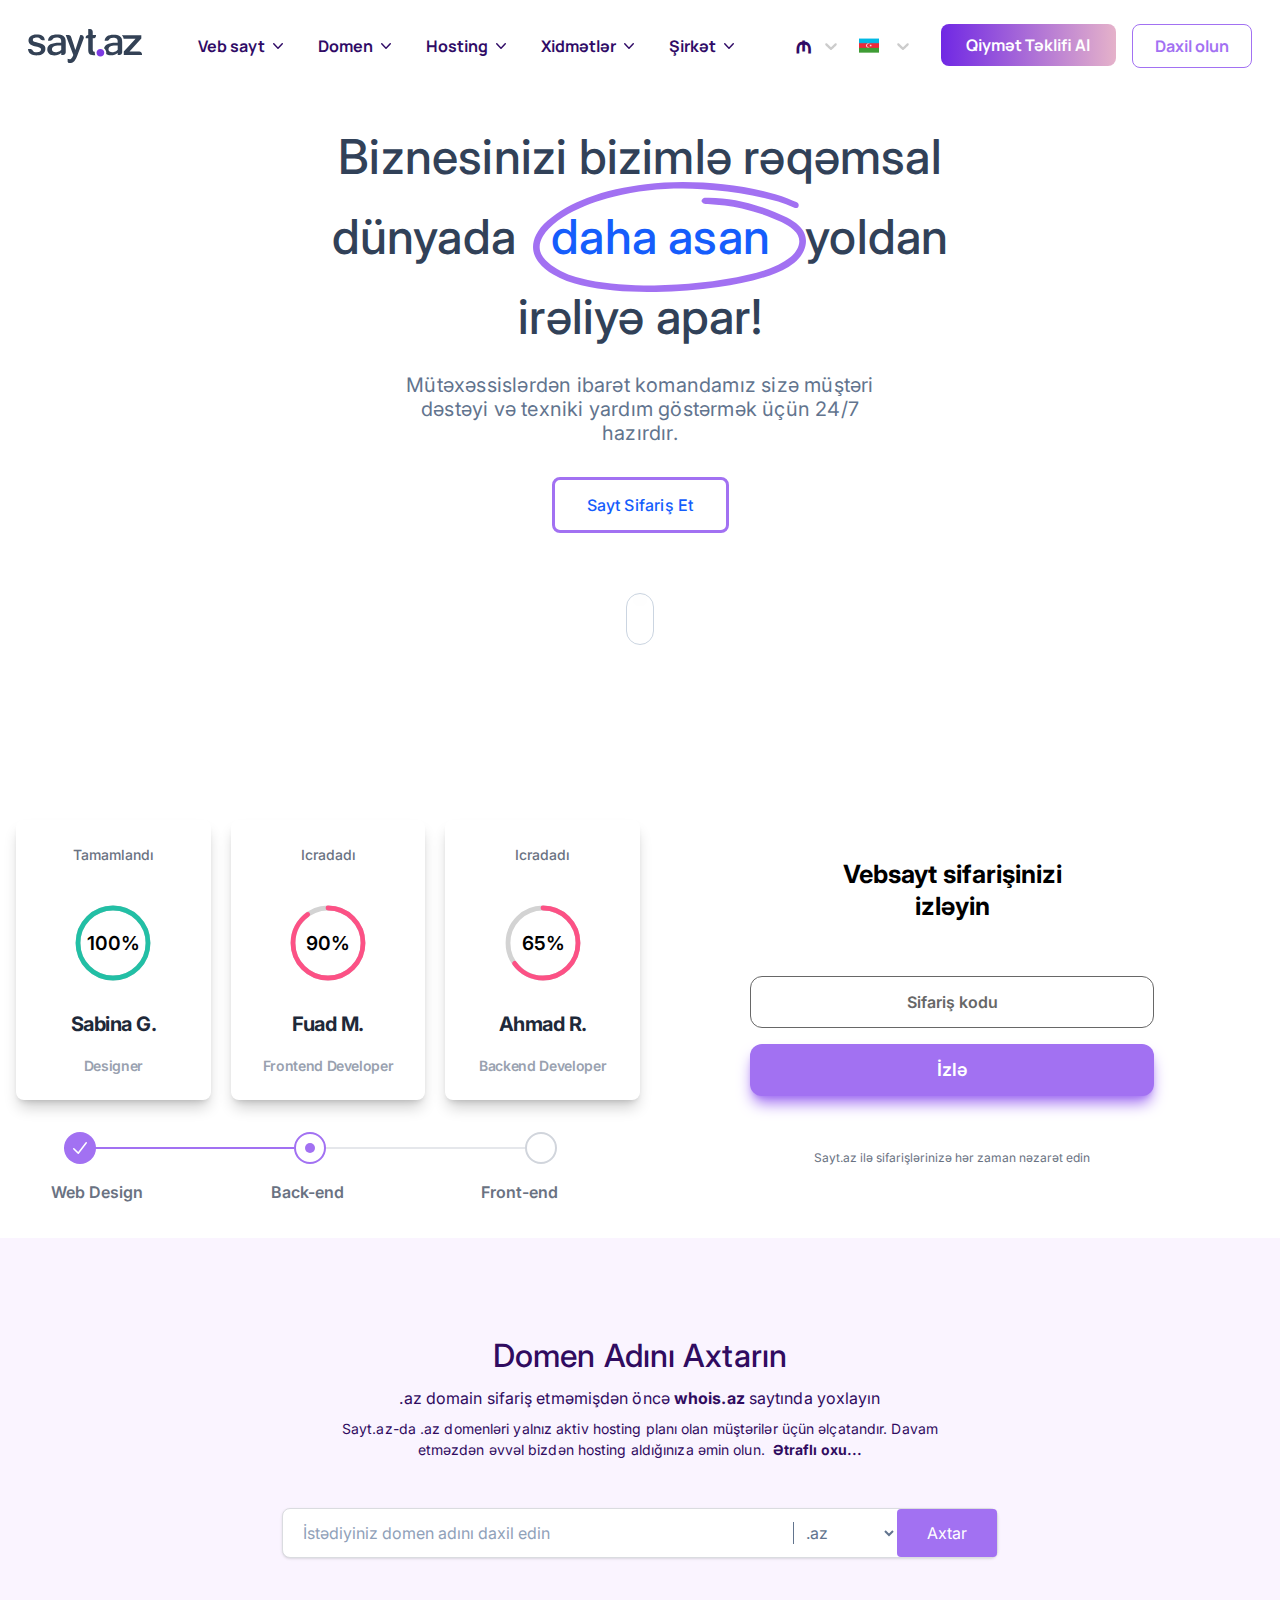
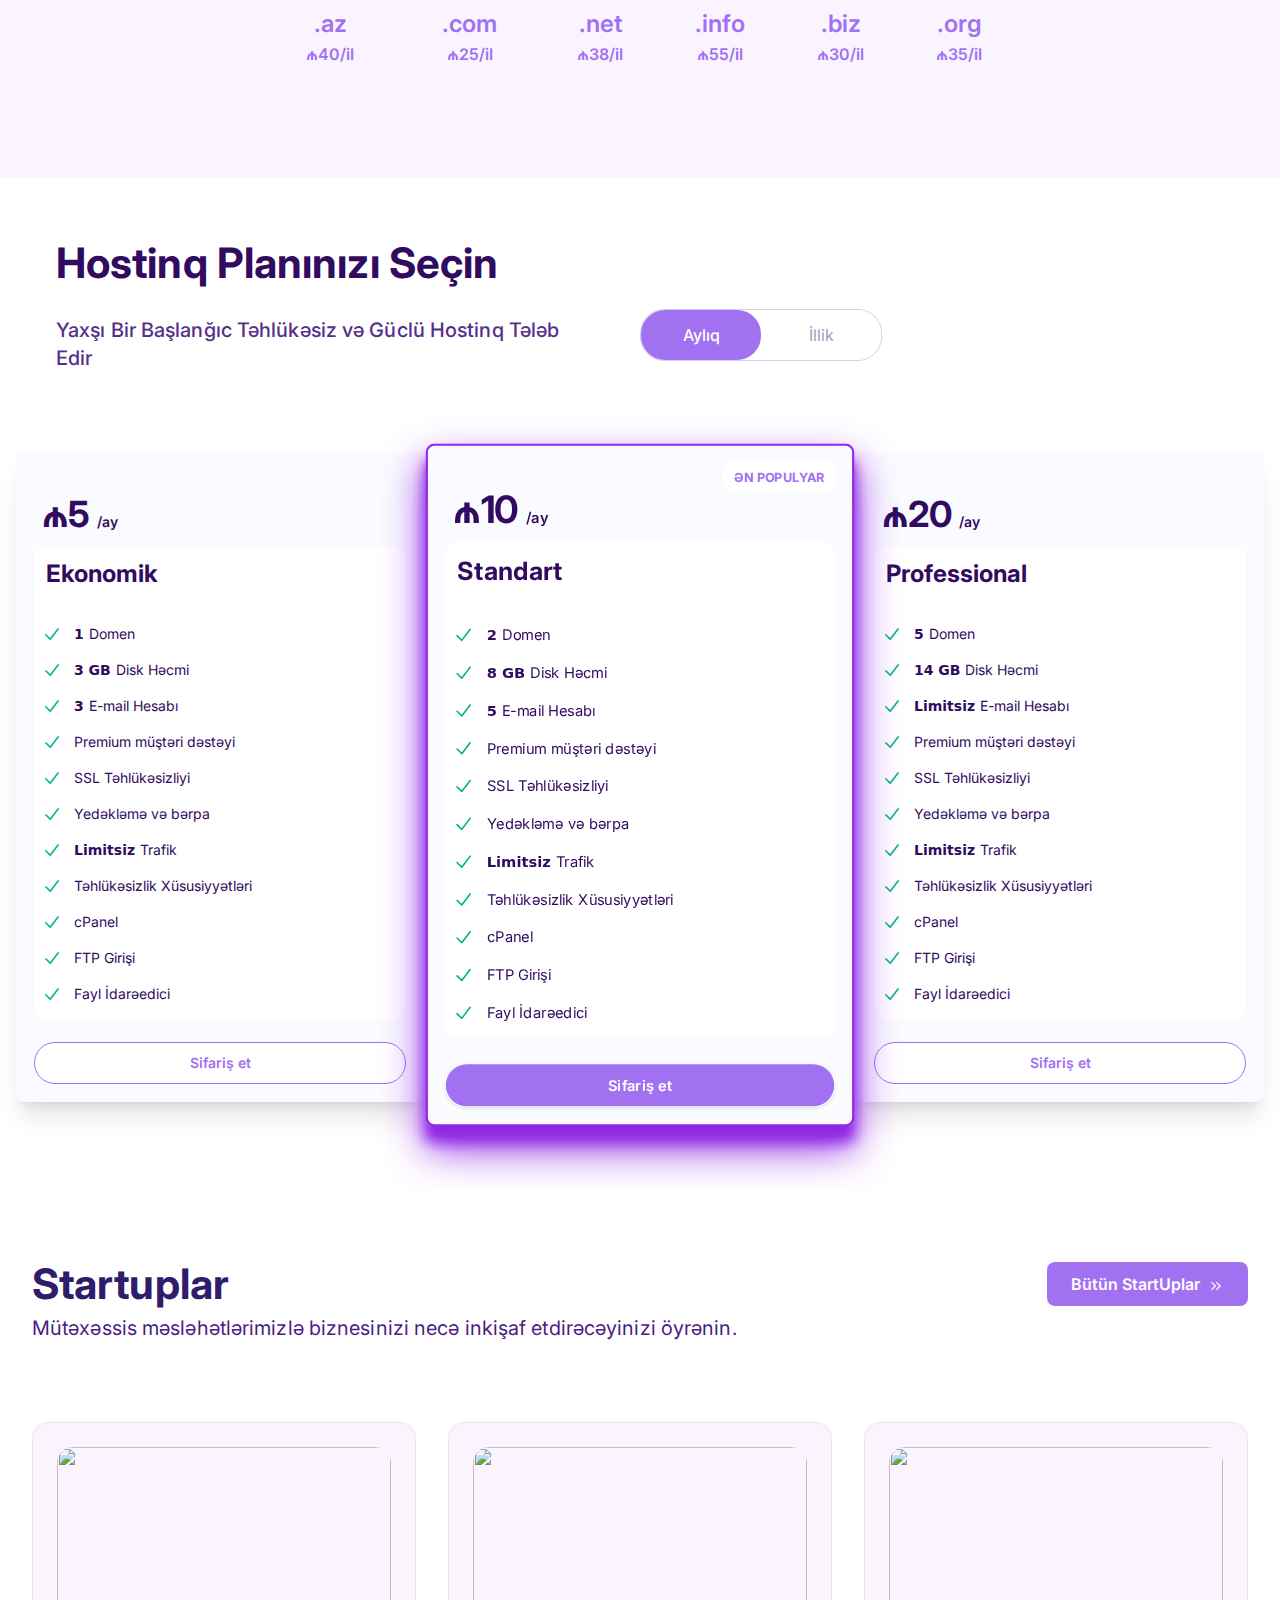
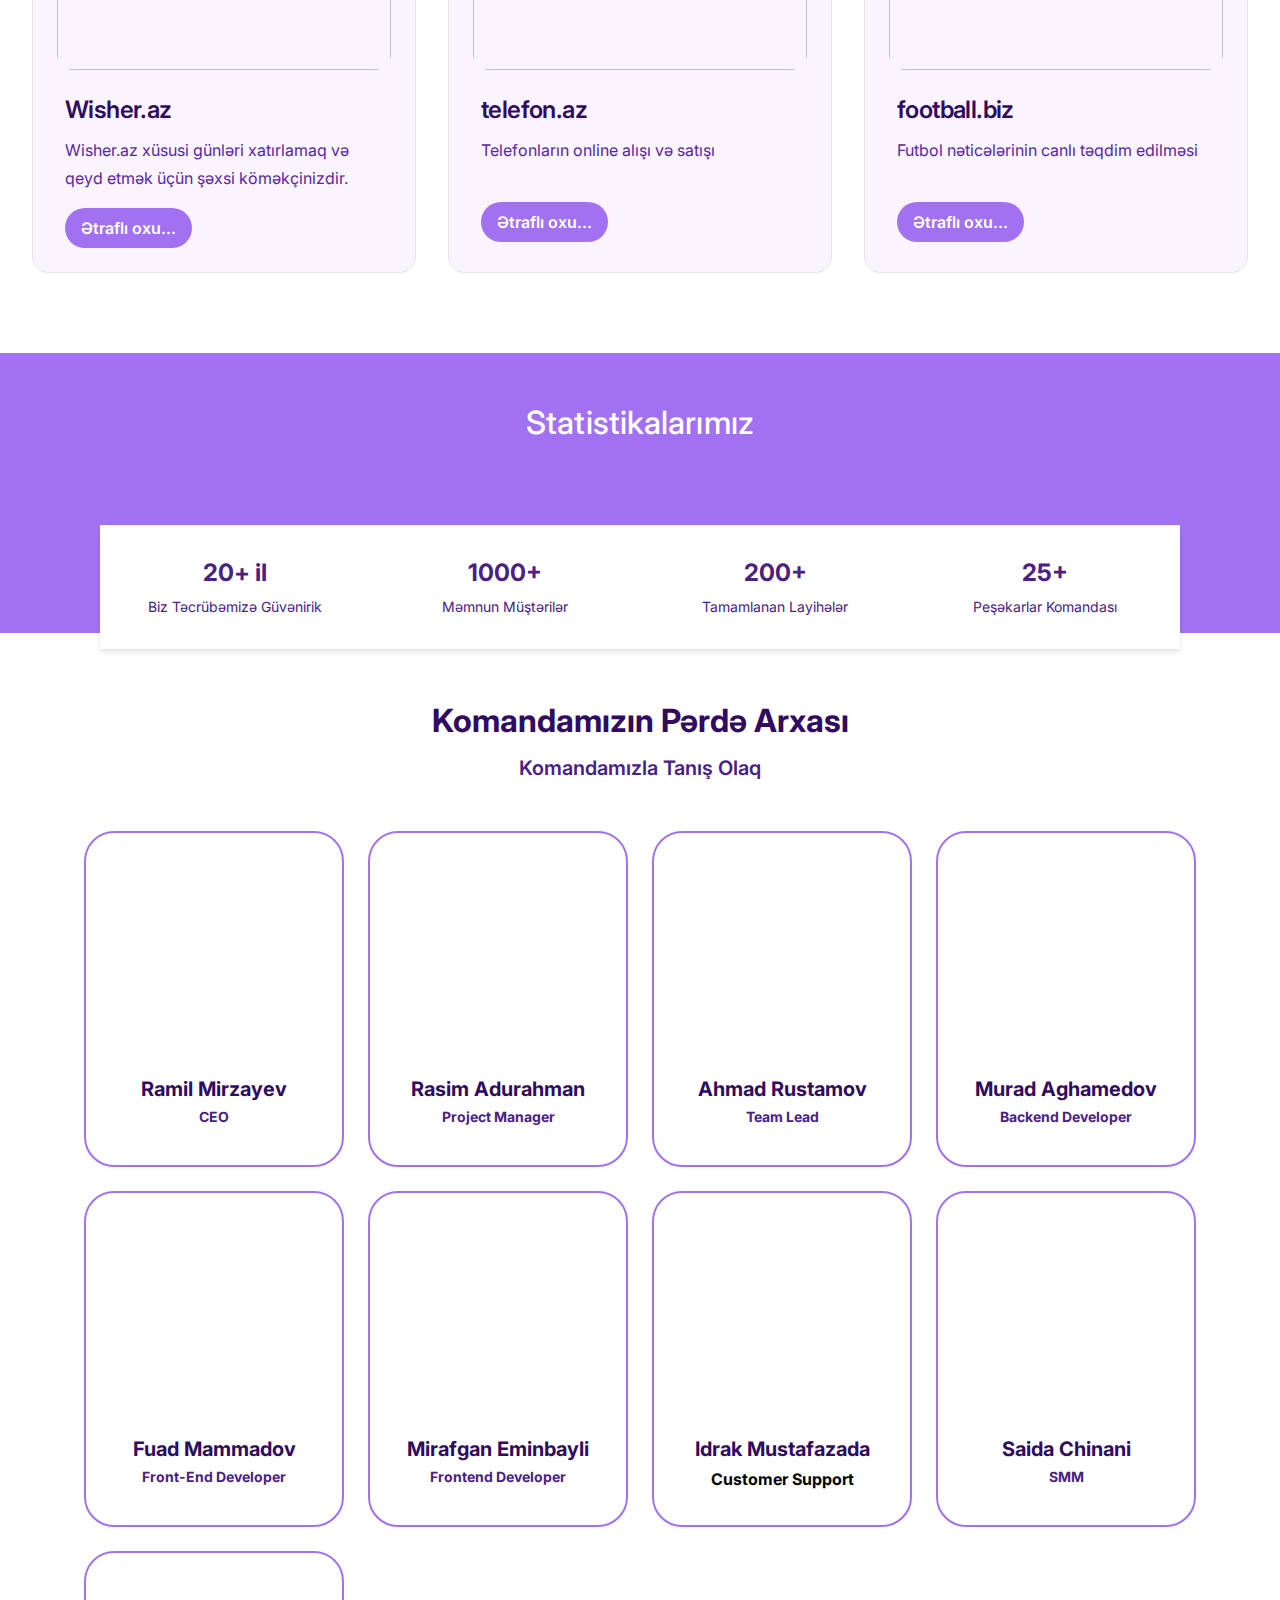
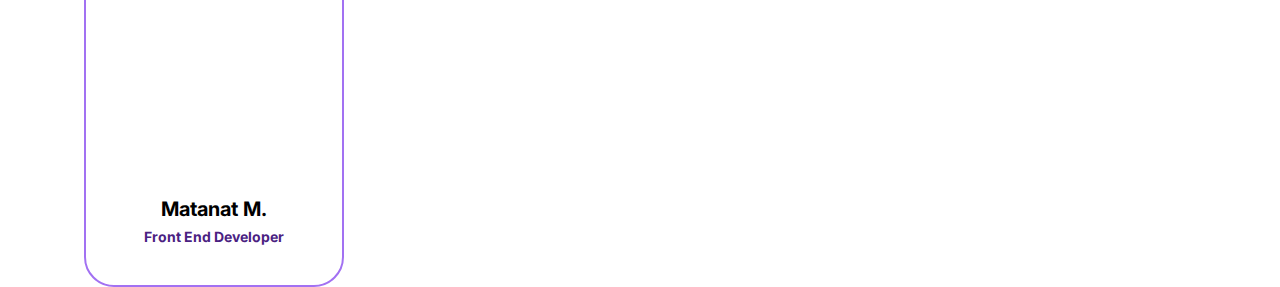
==== index.html @ e79fe819 "fixpersonal" ====
<!DOCTYPE html>
<html lang="en">
<head>
    <meta charset="UTF-8">
    <meta name="viewport" content="width=device-width, initial-scale=1.0">
    <title>sayt</title>
    <link rel="stylesheet" href="/src/input.css" />
    <link rel="stylesheet" href="/src/output.css" />
    <link rel="preconnect" href="https://fonts.googleapis.com">
    <link rel="preconnect" href="https://fonts.gstatic.com" crossorigin>
    <link href="https://fonts.googleapis.com/css2?family=Inter:ital,opsz,wght@0,14..32,100..900;1,14..32,100..900&family=Manrope:wght@200..800&display=swap" rel="stylesheet">
</head>
<body>
    <header class="flex py-[24px] bg-white px-[28px] items-center justify-between sticky top-0 z-[5000]">
        <a href="/index.html" class="h-[34.8px] w-[114px]"><img class="h-[100%] w-[100%] cursor-pointer" src="./icon/saytaz.svg" alt="logo" /></a>
        <div class="flex items-center gap-[30px]  max-s:hidden">
            <div class="flex flex-col relative">
                <div onclick="opendd(1)" class="flex items-center font-bold text-[16px] gap-[3px] cursor-pointer text-[#300B66] hover:text-[rgb(125,59,226)]">
                    <div>Veb sayt</div>
                    <div class="h-[20px] w-[20px]"><svg xmlns="http://www.w3.org/2000/svg" viewBox="0 0 20 20" fill="currentColor" aria-hidden="true" class="w-5 h-5 group-hover:text-mainLightPurpleHover"><path fill-rule="evenodd" d="M5.23 7.21a.75.75 0 011.06.02L10 11.168l3.71-3.938a.75.75 0 111.08 1.04l-4.25 4.5a.75.75 0 01-1.08 0l-4.25-4.5a.75.75 0 01.02-1.06z" clip-rule="evenodd"></path></svg></div>
                </div>
                <div id="dropdown1" class="flex-col py-[16px] min-w-[414px] bg-white rounded-lg border-slate-200 hidden overflow-y-scroll border-[1px] absolute top-[38px] left-[-158px] z-[1000] dropdowns">
                    <div class="flex pt-[12px] pr-[16px] pb-[12px] pl-[32px] gap-[16px] hover:bg-[rgb(248,250,252)] cursor-pointer">
                        <div class="h-[52px] w-[52px] bg-[rgb(219,234,254)] flex items-center justify-center rounded-[8px]">
                            <img class="h-auto max-w-[28px]" src="./icon/website-program.svg" alt="wbp1"/>
                        </div>
                        <div class="flex flex-col">
                            <p class="text-[rgb(51,65,85)] font-[500] text-[16px]">Saytların hazırlanması</p>
                            <p class="text-[14px] font-bold text-[rgb(100,116,139)] ">Veb saytların hazırlanması</p>
                        </div>
                    </div>
                    <div class="flex pt-[12px] pr-[16px] pb-[12px] pl-[32px] gap-[16px] hover:bg-[rgb(248,250,252)] cursor-pointer">
                        <div class="h-[52px] w-[52px] bg-[rgb(219,234,254)] flex items-center justify-center rounded-[8px]">
                            <img class="h-auto max-w-[28px]" src="./icon/lJ9i3mHSrGbIyOFk6VnqpcyzeZgiKmjyiUfdEhAc.svg" alt="wbp2"/>
                        </div>
                        <div class="flex flex-col">
                            <p class="text-[rgb(51,65,85)] font-[500] text-[16px]">Hökumət və qeyri-kommersiya saytları</p>
                            <p class="text-[14px] font-bold text-[rgb(100,116,139)] ">Hökumət və qeyri-kommersiya saytları</p>
                        </div>
                    </div>
                    <div class="flex pt-[12px] pr-[16px] pb-[12px] pl-[32px] gap-[16px] hover:bg-[rgb(248,250,252)] cursor-pointer">
                        <div class="h-[52px] w-[52px] bg-[rgb(219,234,254)] flex items-center justify-center rounded-[8px]">
                            <img class="h-auto max-w-[28px]" src="./icon/3.svg" alt="wbp3"/>
                        </div>
                        <div class="flex flex-col">
                            <p class="text-[rgb(51,65,85)] font-[500] text-[16px]">Kiçik biznes saytları</p>
                            <p class="text-[14px] font-bold text-[rgb(100,116,139)] ">Kiçik bizneslər üçün saytlar</p>
                        </div>
                    </div>
                    <div class="flex pt-[12px] pr-[16px] pb-[12px] pl-[32px] gap-[16px] hover:bg-[rgb(248,250,252)] cursor-pointer">
                        <div class="h-[52px] w-[52px] bg-[rgb(219,234,254)] flex items-center justify-center rounded-[8px]">
                            <img class="h-auto max-w-[28px]" src="./icon/4.svg" alt="wbp4"/>
                        </div>
                        <div class="flex flex-col">
                            <p class="text-[rgb(51,65,85)] font-[500] text-[16px]">E-ticarət saytları</p>
                            <p class="text-[14px] font-bold text-[rgb(100,116,139)] ">E-ticarət saytları</p>
                        </div>
                    </div>
                    <div class="flex pt-[12px] pr-[16px] pb-[12px] pl-[32px] gap-[16px] hover:bg-[rgb(248,250,252)] cursor-pointer">
                        <div class="h-[52px] w-[52px] bg-[rgb(219,234,254)] flex items-center justify-center rounded-[8px]">
                            <img class="h-auto max-w-[28px]" src="./icon/5.svg" alt="wbp5"/>
                        </div>
                        <div class="flex flex-col">
                            <p class="text-[rgb(51,65,85)] font-[500] text-[16px]">Hüquq firma saytı</p>
                            <p class="text-[14px] font-bold text-[rgb(100,116,139)] ">Hüquq firma saytı</p>
                        </div>
                    </div>
                    <div class="flex pt-[12px] pr-[16px] pb-[12px] pl-[32px] gap-[16px] hover:bg-[rgb(248,250,252)] cursor-pointer">
                        <div class="h-[52px] w-[52px] bg-[rgb(219,234,254)] flex items-center justify-center rounded-[8px]">
                            <img class="h-auto max-w-[28px]" src="./icon/6.svg" alt="wbp6"/>
                        </div>
                        <div class="flex flex-col">
                            <p class="text-[rgb(51,65,85)] font-[500] text-[16px]">Bloqlar və Şəxsi Vebsayt</p>
                            <p class="text-[14px] font-bold text-[rgb(100,116,139)] ">Bloqlar və Şəxsi Vebsayt</p>
                        </div>
                    </div>
                    <div class="flex pt-[12px] pr-[16px] pb-[12px] pl-[32px] gap-[16px] hover:bg-[rgb(248,250,252)] cursor-pointer">
                        <div class="h-[52px] w-[52px] bg-[rgb(219,234,254)] flex items-center justify-center rounded-[8px]">
                            <img class="h-auto max-w-[28px]" src="./icon/7.svg" alt="wbp7"/>
                        </div>
                        <div class="flex flex-col">
                            <p class="text-[rgb(51,65,85)] font-[500] text-[16px]">Daşınmaz əmlak veb saytı</p>
                            <p class="text-[14px] font-bold text-[rgb(100,116,139)] ">Daşınmaz əmlak veb saytı</p>
                        </div>
                    </div>
                    <div class="flex pt-[12px] pr-[16px] pb-[12px] pl-[32px] gap-[16px] hover:bg-[rgb(248,250,252)] cursor-pointer">
                        <div class="h-[52px] w-[52px] bg-[rgb(219,234,254)] flex items-center justify-center rounded-[8px]">
                            <img class="h-auto max-w-[28px]" src="./icon/8.svg" alt="wbp8"/>
                        </div>
                        <div class="flex flex-col">
                            <p class="text-[rgb(51,65,85)] font-[500] text-[16px]">Tibb - Doktor Saytlar</p>
                            <p class="text-[14px] font-bold text-[rgb(100,116,139)] ">Tibb Doktor Saytlar</p>
                        </div>
                    </div>
                    <div class="flex pt-[12px] pr-[16px] pb-[12px] pl-[32px] gap-[16px] hover:bg-[rgb(248,250,252)] cursor-pointer">
                        <div class="h-[52px] w-[52px] bg-[rgb(219,234,254)] flex items-center justify-center rounded-[8px]">
                            <img class="h-auto max-w-[28px]" src="./icon/9.svg" alt="wbp9"/>
                        </div>
                        <div class="flex flex-col">
                            <p class="text-[rgb(51,65,85)] font-[500] text-[16px]">WordPress Saytları</p>
                            <p class="text-[14px] font-bold text-[rgb(100,116,139)] ">WordPress Saytları</p>
                        </div>
                    </div>
                </div>
            </div>
            <div class="flex flex-col relative">
                <div onclick="opendd(2)" class="flex items-center font-bold text-[16px] gap-[3px] cursor-pointer text-[#300B66] hover:text-[rgb(125,59,226)]">
                    <div>Domen</div>
                    <div class="h-[20px] w-[20px]"><svg xmlns="http://www.w3.org/2000/svg" viewBox="0 0 20 20" fill="currentColor" aria-hidden="true" class="w-5 h-5 group-hover:text-mainLightPurpleHover"><path fill-rule="evenodd" d="M5.23 7.21a.75.75 0 011.06.02L10 11.168l3.71-3.938a.75.75 0 111.08 1.04l-4.25 4.5a.75.75 0 01-1.08 0l-4.25-4.5a.75.75 0 01.02-1.06z" clip-rule="evenodd"></path></svg></div>
                </div>
                <div id="dropdown2" class="flex-col  bg-white py-[16px] min-w-[341px] rounded-lg border-slate-200 overflow-y-scroll border-[1px] hidden absolute top-[38px] left-[-135px] z-1000 dropdowns">
                    <div class="flex pt-[12px] pr-[16px] pb-[12px] pl-[32px] gap-[16px] hover:bg-[rgb(248,250,252)] cursor-pointer">
                        <div class="h-[52px] w-[52px] bg-[rgb(219,234,254)] flex items-center justify-center rounded-[8px]">
                            <img class="h-auto max-w-[28px]" src="./icon/10.svg" alt="wbp10"/>
                        </div>
                        <div class="flex flex-col">
                            <p class="text-[rgb(51,65,85)] font-[500] text-[16px]">Domen</p>
                            <p class="text-[14px] font-bold text-[rgb(100,116,139)] ">Etibarlı xidmət</p>
                        </div>
                    </div>
                    <div class="flex pt-[12px] pr-[16px] pb-[12px] pl-[32px] gap-[16px] hover:bg-[rgb(248,250,252)] cursor-pointer">
                        <div class="h-[52px] w-[52px] bg-[rgb(219,234,254)] flex items-center justify-center rounded-[8px]">
                            <img class="h-auto max-w-[28px]" src="./icon/11.svg" alt="wbp11"/>
                        </div>
                        <div class="flex flex-col">
                            <p class="text-[rgb(51,65,85)] font-[500] text-[16px]">Pulsuz Domen Qeydiyyatı</p>
                            <p class="text-[14px] font-bold text-[rgb(100,116,139)] ">Sürətli qeydiyyat</p>
                        </div>
                    </div>
                </div>
            </div>
            <div class="flex flex-col relative">
                <div onclick="opendd(3)" class="flex items-center font-bold text-[16px] gap-[3px] cursor-pointer text-[#300B66] hover:text-[rgb(125,59,226)]">
                    <div>Hosting</div>
                    <div class="h-[20px] w-[20px]"><svg xmlns="http://www.w3.org/2000/svg" viewBox="0 0 20 20" fill="currentColor" aria-hidden="true" class="w-5 h-5 group-hover:text-mainLightPurpleHover"><path fill-rule="evenodd" d="M5.23 7.21a.75.75 0 011.06.02L10 11.168l3.71-3.938a.75.75 0 111.08 1.04l-4.25 4.5a.75.75 0 01-1.08 0l-4.25-4.5a.75.75 0 01.02-1.06z" clip-rule="evenodd"></path></svg></div>
                </div>
                <div id="dropdown3" class="flex-col min-w-[341px] bg-white py-[16px] rounded-lg border-slate-200 overflow-y-scroll border-[1px] hidden absolute top-[38px] left-[-130px] z-1000 dropdowns">
                    <div class="flex pt-[12px] pr-[16px] pb-[12px] pl-[32px] gap-[16px] hover:bg-[rgb(248,250,252)] cursor-pointer">
                        <div class="h-[52px] w-[52px] bg-[rgb(219,234,254)] flex items-center justify-center rounded-[8px]">
                            <img class="h-auto max-w-[28px]" src="./icon/12.svg" alt="wbp12"/>
                        </div>
                        <div class="flex flex-col">
                            <p class="text-[rgb(51,65,85)] font-[500] text-[16px]">Veb Hosting</p>
                            <p class="text-[14px] font-bold text-[rgb(100,116,139)] ">₼10.00/ay-dan başlayaraq</p>
                        </div>
                    </div>
                    <div class="flex pt-[12px] pr-[16px] pb-[12px] pl-[32px] gap-[16px] hover:bg-[rgb(248,250,252)] cursor-pointer">
                        <div class="h-[52px] w-[52px] bg-[rgb(219,234,254)] flex items-center justify-center rounded-[8px]">
                            <img class="h-auto max-w-[28px]" src="./icon/13.svg" alt="wbp13"/>
                        </div>
                        <div class="flex flex-col">
                            <p class="text-[rgb(51,65,85)] font-[500] text-[16px]">VPS</p>
                            <p class="text-[14px] font-bold text-[rgb(100,116,139)] ">₼15.00/ay-dan başlayaraq</p>
                        </div>
                    </div>
                    <div class="flex pt-[12px] pr-[16px] pb-[12px] pl-[32px] gap-[16px] hover:bg-[rgb(248,250,252)] cursor-pointer">
                        <div class="h-[52px] w-[52px] bg-[rgb(219,234,254)] flex items-center justify-center rounded-[8px]">
                            <img class="h-auto max-w-[28px]" src="./icon/14.svg" alt="wbp14"/>
                        </div>
                        <div class="flex flex-col">
                            <p class="text-[rgb(51,65,85)] font-[500] text-[16px]">Server</p>
                            <p class="text-[14px] font-bold text-[rgb(100,116,139)] ">₼99.00/ay-dan başlayaraq</p>
                        </div>
                    </div>
                </div>
            </div>
            <div class="flex flex-col relative">
                <div onclick="opendd(4)" class="flex items-center font-bold text-[16px] gap-[3px] cursor-pointer text-[#300B66] hover:text-[rgb(125,59,226)]">
                    <div>Xidmətlər</div>
                    <div class="h-[20px] w-[20px]"><svg xmlns="http://www.w3.org/2000/svg" viewBox="0 0 20 20" fill="currentColor" aria-hidden="true" class="w-5 h-5 group-hover:text-mainLightPurpleHover"><path fill-rule="evenodd" d="M5.23 7.21a.75.75 0 011.06.02L10 11.168l3.71-3.938a.75.75 0 111.08 1.04l-4.25 4.5a.75.75 0 01-1.08 0l-4.25-4.5a.75.75 0 01.02-1.06z" clip-rule="evenodd"></path></svg></div>
                </div>
                <div id="dropdown4" class="flex-col min-w-[351px] py-[16px] rounded-lg  bg-white border-slate-200 overflow-y-scroll border-[1px] hidden absolute top-[38px] left-[-120px] z-1000 dropdowns">
                    <div class="flex pt-[12px] pr-[16px] pb-[12px] pl-[32px] gap-[16px] hover:bg-[rgb(248,250,252)] cursor-pointer">
                        <div class="h-[52px] w-[52px] bg-[rgb(219,234,254)] flex items-center justify-center rounded-[8px]">
                            <img class="h-auto max-w-[28px]" src="./icon/15.svg" alt="wbp15"/>
                        </div>
                        <div class="flex flex-col">
                            <p class="text-[rgb(51,65,85)] font-[500] text-[16px]">Vebsayt sifarişinizi izləyin</p>
                            <p class="text-[14px] font-bold text-[rgb(100,116,139)] ">Sifarişinizi asanlıqla izləyin</p>
                        </div>
                    </div>
                    <div class="flex pt-[12px] pr-[16px] pb-[12px] pl-[32px] gap-[16px] hover:bg-[rgb(248,250,252)] cursor-pointer">
                        <div class="h-[52px] w-[52px] bg-[rgb(219,234,254)] flex items-center justify-center rounded-[8px]">
                            <img class="h-auto max-w-[28px]" src="./icon/16.svg" alt="wbp16"/>
                        </div>
                        <a class="flex flex-col">
                            <p class="text-[rgb(51,65,85)] font-[500] text-[16px]">Sayt Kalkulyatoru</p>
                            <p class="text-[14px] font-bold text-[rgb(100,116,139)] ">Saytın Qiymətini Öyrən</p>
                        </a>
                    </div>
                    <div class="flex pt-[12px] pr-[16px] pb-[12px] pl-[32px] gap-[16px] hover:bg-[rgb(248,250,252)] cursor-pointer">
                        <div class="h-[52px] w-[52px] bg-[rgb(219,234,254)] flex items-center justify-center rounded-[8px]">
                            <img class="h-auto max-w-[28px]" src="./icon/17.svg" alt="wbp17"/>
                        </div>
                        <div class="flex flex-col">
                            <p class="text-[rgb(51,65,85)] font-[500] text-[16px]">SEO Xidməti</p>
                            <p class="text-[14px] font-bold text-[rgb(100,116,139)] ">Axtarış Sistemi Optimizasiyası</p>
                        </div>
                    </div>
                    <div class="flex pt-[12px] pr-[16px] pb-[12px] pl-[32px] gap-[16px] hover:bg-[rgb(248,250,252)] cursor-pointer">
                        <div class="h-[52px] w-[52px] bg-[rgb(219,234,254)] flex items-center justify-center rounded-[8px]">
                            <img class="h-auto max-w-[28px]" src="./icon/18.svg" alt="wbp18"/>
                        </div>
                        <div class="flex flex-col">
                            <p class="text-[rgb(51,65,85)] font-[500] text-[16px]">Mobil Tətbiqlərin Hazırlanması</p>
                            <p class="text-[14px] font-bold text-[rgb(100,116,139)] ">Mobil tətbiq xidməti</p>
                        </div>
                    </div>
                    <div class="flex pt-[12px] pr-[16px] pb-[12px] pl-[32px] gap-[16px] hover:bg-[rgb(248,250,252)] cursor-pointer">
                        <div class="h-[52px] w-[52px] bg-[rgb(219,234,254)] flex items-center justify-center rounded-[8px]">
                            <img class="h-auto max-w-[28px]" src="./icon/20.svg" alt="wbp20"/>
                        </div>
                        <div class="flex flex-col">
                            <p class="text-[rgb(51,65,85)] font-[500] text-[16px]">Sosial Media Marketinq</p>
                            <p class="text-[14px] font-bold text-[rgb(100,116,139)] ">Sosial Media Marketinq</p>
                        </div>
                    </div>
                </div>
            </div>
            <div class="flex flex-col relative">
                <div onclick="opendd(5)" class="flex items-center font-bold text-[16px] gap-[3px] cursor-pointer text-[#300B66] hover:text-[rgb(125,59,226)]">
                    <div>Şirkət</div>
                    <div class="h-[20px] w-[20px]"><svg xmlns="http://www.w3.org/2000/svg" viewBox="0 0 20 20" fill="currentColor" aria-hidden="true" class="w-5 h-5 group-hover:text-mainLightPurpleHover"><path fill-rule="evenodd" d="M5.23 7.21a.75.75 0 011.06.02L10 11.168l3.71-3.938a.75.75 0 111.08 1.04l-4.25 4.5a.75.75 0 01-1.08 0l-4.25-4.5a.75.75 0 01.02-1.06z" clip-rule="evenodd"></path></svg></div>
                </div>
                <div id="dropdown5" class="flex-col min-w-[490px] py-[16px]  bg-white rounded-lg border-slate-200 overflow-y-scroll border-[1px] hidden absolute top-[38px] left-[-200px] z-1000 dropdowns">
                    <div class="flex pt-[12px] pr-[16px] pb-[12px] pl-[32px] gap-[16px] hover:bg-[rgb(248,250,252)] cursor-pointer">
                        <div class="h-[52px] w-[52px] bg-[rgb(219,234,254)] flex items-center justify-center rounded-[8px]">
                            <img class="h-auto max-w-[28px]" src="./icon/21.svg" alt="wbp21"/>
                        </div>
                        <div class="flex flex-col">
                            <p class="text-[rgb(51,65,85)] font-[500] text-[16px]">Haqqımızda</p>
                            <p class="text-[14px] font-bold text-[rgb(100,116,139)] ">Bizim komanda üzvlərimiz</p>
                        </div>
                    </div>
                    <div class="flex pt-[12px] pr-[16px] pb-[12px] pl-[32px] gap-[16px] hover:bg-[rgb(248,250,252)] cursor-pointer">
                        <div class="h-[52px] w-[52px] bg-[rgb(219,234,254)] flex items-center justify-center rounded-[8px]">
                            <img class="h-auto max-w-[28px]" src="./icon/22.svg" alt="wbp22"/>
                        </div>
                        <a class="flex flex-col">
                            <p class="text-[rgb(51,65,85)] font-[500] text-[16px]">Bloq</p>
                            <p class="text-[14px] font-bold text-[rgb(100,116,139)] ">Ən son xəbərlər və faydalı məlumatlar</p>
                        </a>
                    </div>
                    <div class="flex pt-[12px] pr-[16px] pb-[12px] pl-[32px] gap-[16px] hover:bg-[rgb(248,250,252)] cursor-pointer">
                        <div class="h-[52px] w-[52px] bg-[rgb(219,234,254)] flex items-center justify-center rounded-[8px]">
                            <img class="h-auto max-w-[28px]" src="./icon/23.svg" alt="wbp23"/>
                        </div>
                        <div class="flex flex-col">
                            <p class="text-[rgb(51,65,85)] font-[500] text-[16px]">Bütün StartUplar</p>
                            <p class="text-[14px] font-bold text-[rgb(100,116,139)] ">Startupları idarə edən komandamıza qoşulun</p>
                        </div>
                    </div>
                    <div class="flex pt-[12px] pr-[16px] pb-[12px] pl-[32px] gap-[16px] hover:bg-[rgb(248,250,252)] cursor-pointer">
                        <div class="h-[52px] w-[52px] bg-[rgb(219,234,254)] flex items-center justify-center rounded-[8px]">
                            <img class="h-auto max-w-[28px]" src="./icon/24.svg" alt="wbp24"/>
                        </div>
                        <div class="flex flex-col">
                            <p class="text-[rgb(51,65,85)] font-[500] text-[16px]">Portfolio</p>
                            <p class="text-[14px] font-bold text-[rgb(100,116,139)] ">Hazırladığımız hər bir iş bizim üçün dəyərlidir</p>
                        </div>
                    </div>
                    <div class="flex pt-[12px] pr-[16px] pb-[12px] pl-[32px] gap-[16px] hover:bg-[rgb(248,250,252)] cursor-pointer">
                        <div class="h-[52px] w-[52px] bg-[rgb(219,234,254)] flex items-center justify-center rounded-[8px]">
                            <img class="h-auto max-w-[28px]" src="./icon/25.svg" alt="wbp25"/>
                        </div>
                        <div class="flex flex-col">
                            <p class="text-[rgb(51,65,85)] font-[500] text-[16px]">Karyera</p>
                            <p class="text-[14px] font-bold text-[rgb(100,116,139)] ">Hazırkı vakansiyalarımız</p>
                        </div>
                    </div>
                    <div class="flex pt-[12px] pr-[16px] pb-[12px] pl-[32px] gap-[16px] hover:bg-[rgb(248,250,252)] cursor-pointer">
                        <div class="h-[52px] w-[52px] bg-[rgb(219,234,254)] flex items-center justify-center rounded-[8px]">
                            <img class="h-auto max-w-[28px]" src="./icon/26.svg" alt="wbp26"/>
                        </div>
                        <div class="flex flex-col">
                            <p class="text-[rgb(51,65,85)] font-[500] text-[16px]">Freelance</p>
                            <p class="text-[14px] font-bold text-[rgb(100,116,139)] ">Sizdə qeydiyyatdan keçməklə freelance işləyə bilərsiz</p>
                        </div>
                    </div>
                    <div class="flex pt-[12px] pr-[16px] pb-[12px] pl-[32px] gap-[16px] hover:bg-[rgb(248,250,252)] cursor-pointer">
                        <div class="h-[52px] w-[52px] bg-[rgb(219,234,254)] flex items-center justify-center rounded-[8px]">
                            <img class="h-auto max-w-[28px]" src="./icon/27.svg" alt="wbp27"/>
                        </div>
                        <div class="flex flex-col">
                            <p class="text-[rgb(51,65,85)] font-[500] text-[16px]">Əlaqə Forması</p>
                            <p class="text-[14px] font-bold text-[rgb(100,116,139)] ">Əlaqə Saxlayın</p>
                        </div>
                    </div>
                </div>
            </div>
        </div>
        <div class="flex flex-row gap-[28px]">
            <div class="flex flexr-row gap-[18px] items-center">
                <div class="flex flex-col text-[#300B66] relative"> 
                    <div onclick="opendd(6)" class="flex flex-row items-center gap-[10px] cursor-pointer">
                        <span class="text-[22px] font-bold">₼</span>
                        <div class="h-[20px] w-[20px]">
                            <svg height="20" width="20" viewBox="0 0 20 20" aria-hidden="true" focusable="false" class="css-8mmkcg"><path fill="rgb(204, 204, 204)" class="hover:fill-[rgb(153,153,153)]" d="M4.516 7.548c0.436-0.446 1.043-0.481 1.576 0l3.908 3.747 3.908-3.747c0.533-0.481 1.141-0.446 1.574 0 0.436 0.445 0.408 1.197 0 1.615-0.406 0.418-4.695 4.502-4.695 4.502-0.217 0.223-0.502 0.335-0.787 0.335s-0.57-0.112-0.789-0.335c0 0-4.287-4.084-4.695-4.502s-0.436-1.17 0-1.615z"></path></svg>
                        </div>
                    </div>
                    <div id="dropdown6" class="hidden flex-col position absolute h-[72px] text-[18px] bg-white py-[4px] border-[1px] min-w-[60px] border-[rgb(225,225,225)] rounded-[4px] font-bold top-[44px] left-[-3px] ">
                        <div class="pl-[18px] h-[32px] w-full cursor-pointer"><span>$</span></div>
                        <div class="bg-[rgb(241,232,255)] h-[32px] pl-[18px] cursor-pointer w-full"><span>₼</span></div>
                    </div>
                </div>
                <div class="flex flex-col text-[#300B66] relative"> 
                    <div onclick="opendd(7)" class="flex flex-row items-center gap-[10px] cursor-pointer">
                        <div class="h-[33px] w-[24px] flex items-center"><img class="h-[16px] w-[20px] object-cover" src="/icon/az.png" alt="flg"/></div>
                        <div class="h-[20px] w-[20px]">
                            <svg height="20" width="20" viewBox="0 0 20 20" aria-hidden="true" focusable="false" class="css-8mmkcg"><path fill="rgb(204, 204, 204)" class="hover:fill-[rgb(153,153,153)]" d="M4.516 7.548c0.436-0.446 1.043-0.481 1.576 0l3.908 3.747 3.908-3.747c0.533-0.481 1.141-0.446 1.574 0 0.436 0.445 0.408 1.197 0 1.615-0.406 0.418-4.695 4.502-4.695 4.502-0.217 0.223-0.502 0.335-0.787 0.335s-0.57-0.112-0.789-0.335c0 0-4.287-4.084-4.695-4.502s-0.436-1.17 0-1.615z"></path></svg>
                        </div>
                    </div>
                    <div id="dropdown7" class="hidden flex-col position absolute h-[72px] pt-[3px] bg-white pb-[4px] border-[1px] min-w-[60px] border-[rgb(225,225,225)] rounded-[4px] font-bold top-[44px] left-[-3px] ">
                        <div class="pl-[18px] w-full h-[32px] cursor-pointer"><div class="h-[33px] w-[24px] flex items-center"><img class="h-[16px] w-full object-cover" src="/icon/usa3.png" alt="flg2"/></div></div>
                        <div class="bg-[rgb(241,232,255)] h-[32px] overflow-hidden pl-[18px] w-full cursor-pointer">  <div class="h-[33px] w-[24px] flex items-center"><img class="h-[16px] w-full object-cover" src="/icon/az.png" alt="flg3"></div></div>
                    </div>
                </div>
            </div>
            <div class="flex flex-row gap-[16px] max-m:hidden">
                <button class="bg-[linear-gradient(90deg,#7028e4,#e5b2ca)] h-[41.91px] w-[175.39px] cursor-pointer text-white text-[16px] font-bold rounded-[8px]">Qiymət Təklifi Al</button>
                <button class="h-[43.91px] w-[120px] rounded-[8px] font-bold border-[1px] border-[rgb(162,113,242)] text-[rgb(162,113,242)] cursor-pointer">Daxil olun</button>
            </div>
            <div onclick="opensb()" class="hidden items-center cursor-pointer max-m:flex p-[10px]">
                <svg xmlns="http://www.w3.org/2000/svg" fill="none" viewBox="0 0 24 24" stroke-width="1.5" stroke="currentColor" aria-hidden="true" class="h-6 w-6"><path stroke-linecap="round" stroke-linejoin="round" d="M3.75 6.75h16.5M3.75 12h16.5m-16.5 5.25h16.5"></path></svg>
            </div>
        </div>
    </header>
    <div id="sidebar" class="hidden flex-col w-[383px] max-xxs:w-[339px] min-h-[100vh] overflow-auto p-[32px] bg-white m:opacity-0 border-l-[rgb(227,221,233)]  border-[1px] border-r-0 border-b-0 border-t-0 gap-[10px]  fixed top-0 right-0 z-9999">
        <div onclick="opensb()" class="ml-auto cursor-pointer">
            <svg xmlns="http://www.w3.org/2000/svg" fill="none" viewBox="0 0 24 24" stroke-width="1.5" stroke="currentColor" aria-hidden="true" class="h-6 w-6"><path stroke-linecap="round" stroke-linejoin="round" d="M6 18L18 6M6 6l12 12"></path></svg>
        </div>
        <div class="flex flex-col gap-[30px] s:hidden py-[12px]">
            <div class="flex flex-col relative">
                <div onclick="opendd(11)" class="flex items-center font-[800] text-[16px] gap-[3px] cursor-pointer text-[#300B66] hover:text-[rgb(125,59,226)]">
                    <div >Veb sayt</div>
                    <div class="h-[20px] w-[20px]"><svg xmlns="http://www.w3.org/2000/svg" viewBox="0 0 20 20" fill="currentColor" aria-hidden="true" class="w-5 h-5 group-hover:text-mainLightPurpleHover"><path fill-rule="evenodd" d="M5.23 7.21a.75.75 0 011.06.02L10 11.168l3.71-3.938a.75.75 0 111.08 1.04l-4.25 4.5a.75.75 0 01-1.08 0l-4.25-4.5a.75.75 0 01.02-1.06z" clip-rule="evenodd"></path></svg></div>
                </div>
                <div id="dropdown11" class="flex-col py-[16px] w-[334px] rounded-lg border-slate-200 hidden overflow-y-scroll border-[1px] absolute top-[38px] z-[4000] bg-white dropdowns">
                    <div class="flex pt-[12px] pr-[16px] pb-[12px] pl-[32px] gap-[16px] hover:bg-[rgb(248,250,252)] cursor-pointer">
                        <div class="h-[52px] w-[52px] hidden xs:flex bg-[rgb(219,234,254)]  items-center justify-center rounded-[8px]">
                            <img class="h-auto max-w-[28px]" src="./icon/website-program.svg" alt="wbp1"/>
                        </div>
                        <div class="flex flex-col">
                            <p class="text-[rgb(51,65,85)] font-[500] text-[16px]">Saytların hazırlanması</p>
                            <p class="text-[14px] font-bold text-[rgb(100,116,139)] ">Veb saytların hazırlanması</p>
                        </div>
                    </div>
                    <div class="flex pt-[12px] pr-[16px] pb-[12px] pl-[32px] gap-[16px] hover:bg-[rgb(248,250,252)] cursor-pointer">
                        <div class="h-[52px] w-[52px] bg-[rgb(219,234,254)] hidden xs:flex items-center justify-center rounded-[8px]">
                            <img class="h-auto max-w-[28px]" src="./icon/lJ9i3mHSrGbIyOFk6VnqpcyzeZgiKmjyiUfdEhAc.svg" alt="wbp2"/>
                        </div>
                        <div class="flex flex-col">
                            <p class="text-[rgb(51,65,85)] font-[500] text-[16px]">Hökumət və qeyri-kommersiya saytları</p>
                            <p class="text-[14px] font-bold text-[rgb(100,116,139)] ">Hökumət və qeyri-kommersiya saytları</p>
                        </div>
                    </div>
                    <div class="flex pt-[12px] pr-[16px] pb-[12px] pl-[32px] gap-[16px] hover:bg-[rgb(248,250,252)] cursor-pointer">
                        <div class="h-[52px] w-[52px] bg-[rgb(219,234,254)] hidden xs:flex items-center justify-center rounded-[8px]">
                            <img class="h-auto max-w-[28px]" src="./icon/3.svg" alt="wbp3"/>
                        </div>
                        <div class="flex flex-col">
                            <p class="text-[rgb(51,65,85)] font-[500] text-[16px]">Kiçik biznes saytları</p>
                            <p class="text-[14px] font-bold text-[rgb(100,116,139)] ">Kiçik bizneslər üçün saytlar</p>
                        </div>
                    </div>
                    <div class="flex pt-[12px] pr-[16px] pb-[12px] pl-[32px] gap-[16px] hover:bg-[rgb(248,250,252)] cursor-pointer">
                        <div class="h-[52px] w-[52px] bg-[rgb(219,234,254)] hidden xs:flex items-center justify-center rounded-[8px]">
                            <img class="h-auto max-w-[28px]" src="./icon/4.svg" alt="wbp4"/>
                        </div>
                        <div class="flex flex-col">
                            <p class="text-[rgb(51,65,85)] font-[500] text-[16px]">E-ticarət saytları</p>
                            <p class="text-[14px] font-bold text-[rgb(100,116,139)] ">E-ticarət saytları</p>
                        </div>
                    </div>
                    <div class="flex pt-[12px] pr-[16px] pb-[12px] pl-[32px] gap-[16px] hover:bg-[rgb(248,250,252)] cursor-pointer">
                        <div class="h-[52px] w-[52px] bg-[rgb(219,234,254)] hidden xs:flex items-center justify-center rounded-[8px]">
                            <img class="h-auto max-w-[28px]" src="./icon/5.svg" alt="wbp5"/>
                        </div>
                        <div class="flex flex-col">
                            <p class="text-[rgb(51,65,85)] font-[500] text-[16px]">Hüquq firma saytı</p>
                            <p class="text-[14px] font-bold text-[rgb(100,116,139)] ">Hüquq firma saytı</p>
                        </div>
                    </div>
                    <div class="flex pt-[12px] pr-[16px] pb-[12px] pl-[32px] gap-[16px] hover:bg-[rgb(248,250,252)] cursor-pointer">
                        <div class="h-[52px] w-[52px] bg-[rgb(219,234,254)] hidden xs:flex items-center justify-center rounded-[8px]">
                            <img class="h-auto max-w-[28px]" src="./icon/6.svg" alt="wbp6"/>
                        </div>
                        <div class="flex flex-col">
                            <p class="text-[rgb(51,65,85)] font-[500] text-[16px]">Bloqlar və Şəxsi Vebsayt</p>
                            <p class="text-[14px] font-bold text-[rgb(100,116,139)] ">Bloqlar və Şəxsi Vebsayt</p>
                        </div>
                    </div>
                    <div class="flex pt-[12px] pr-[16px] pb-[12px] pl-[32px] gap-[16px] hover:bg-[rgb(248,250,252)] cursor-pointer">
                        <div class="h-[52px] w-[52px] bg-[rgb(219,234,254)] hidden xs:flex items-center justify-center rounded-[8px]">
                            <img class="h-auto max-w-[28px]" src="./icon/7.svg" alt="wbp7"/>
                        </div>
                        <div class="flex flex-col">
                            <p class="text-[rgb(51,65,85)] font-[500] text-[16px]">Daşınmaz əmlak veb saytı</p>
                            <p class="text-[14px] font-bold text-[rgb(100,116,139)] ">Daşınmaz əmlak veb saytı</p>
                        </div>
                    </div>
                    <div class="flex pt-[12px] pr-[16px] pb-[12px] pl-[32px] gap-[16px] hover:bg-[rgb(248,250,252)] cursor-pointer">
                        <div class="h-[52px] w-[52px] bg-[rgb(219,234,254)] hidden xs:flex items-center justify-center rounded-[8px]">
                            <img class="h-auto max-w-[28px]" src="./icon/8.svg" alt="wbp8"/>
                        </div>
                        <div class="flex flex-col">
                            <p class="text-[rgb(51,65,85)] font-[500] text-[16px]">Tibb - Doktor Saytlar</p>
                            <p class="text-[14px] font-bold text-[rgb(100,116,139)] ">Tibb Doktor Saytlar</p>
                        </div>
                    </div>
                    <div class="flex pt-[12px] pr-[16px] pb-[12px] pl-[32px] gap-[16px] hover:bg-[rgb(248,250,252)] cursor-pointer">
                        <div class="h-[52px] w-[52px] bg-[rgb(219,234,254)] hidden xs:flex items-center justify-center rounded-[8px]">
                            <img class="h-auto max-w-[28px]" src="./icon/9.svg" alt="wbp9"/>
                        </div>
                        <div class="flex flex-col">
                            <p class="text-[rgb(51,65,85)] font-[500] text-[16px]">WordPress Saytları</p>
                            <p class="text-[14px] font-bold text-[rgb(100,116,139)] ">WordPress Saytları</p>
                        </div>
                    </div>
                </div>
            </div>
            <div class="flex flex-col relative">
                <div onclick="opendd(12)" class="flex items-center font-[800] text-[16px] gap-[3px] cursor-pointer text-[#300B66] hover:text-[rgb(125,59,226)]">
                    <div>Domen</div>
                    <div class="h-[20px] w-[20px]"><svg xmlns="http://www.w3.org/2000/svg" viewBox="0 0 20 20" fill="currentColor" aria-hidden="true" class="w-5 h-5 group-hover:text-mainLightPurpleHover"><path fill-rule="evenodd" d="M5.23 7.21a.75.75 0 011.06.02L10 11.168l3.71-3.938a.75.75 0 111.08 1.04l-4.25 4.5a.75.75 0 01-1.08 0l-4.25-4.5a.75.75 0 01.02-1.06z" clip-rule="evenodd"></path></svg></div>
                </div>
                <div id="dropdown12" class="flex-col py-[16px] rounded-lg border-slate-200 overflow-y-scroll border-[1px] hidden absolute top-[38px] bg-white  z-[4000] dropdowns">
                    <div class="flex pt-[12px] pr-[16px] pb-[12px] pl-[32px] gap-[16px] hover:bg-[rgb(248,250,252)] cursor-pointer">
                        <div class="h-[52px] w-[52px] bg-[rgb(219,234,254)] hidden xs:flex items-center justify-center rounded-[8px]">
                            <img class="h-auto max-w-[28px]" src="./icon/10.svg" alt="wbp10"/>
                        </div>
                        <div class="flex flex-col">
                            <p class="text-[rgb(51,65,85)] font-[500] text-[16px]">Domen</p>
                            <p class="text-[14px] font-bold text-[rgb(100,116,139)] ">Etibarlı xidmət</p>
                        </div>
                    </div>
                    <div class="flex pt-[12px] pr-[16px] pb-[12px] pl-[32px] gap-[16px] hover:bg-[rgb(248,250,252)] cursor-pointer">
                        <div class="h-[52px] w-[52px] bg-[rgb(219,234,254)] hidden xs:flex items-center justify-center rounded-[8px]">
                            <img class="h-auto max-w-[28px]" src="./icon/11.svg" alt="wbp11"/>
                        </div>
                        <div class="flex flex-col">
                            <p class="text-[rgb(51,65,85)] font-[500] text-[16px]">Pulsuz Domen Qeydiyyatı</p>
                            <p class="text-[14px] font-bold text-[rgb(100,116,139)] ">Sürətli qeydiyyat</p>
                        </div>
                    </div>
                </div>
            </div>
            <div class="flex flex-col relative">
                <div onclick="opendd(13)" class="flex items-center font-[800] text-[16px] gap-[3px] cursor-pointer text-[#300B66] hover:text-[rgb(125,59,226)]">
                    <div>Hosting</div>
                    <div class="h-[20px] w-[20px]"><svg xmlns="http://www.w3.org/2000/svg" viewBox="0 0 20 20" fill="currentColor" aria-hidden="true" class="w-5 h-5 group-hover:text-mainLightPurpleHover"><path fill-rule="evenodd" d="M5.23 7.21a.75.75 0 011.06.02L10 11.168l3.71-3.938a.75.75 0 111.08 1.04l-4.25 4.5a.75.75 0 01-1.08 0l-4.25-4.5a.75.75 0 01.02-1.06z" clip-rule="evenodd"></path></svg></div>
                </div>
                <div id="dropdown13" class="flex-col py-[16px] rounded-lg border-slate-200 overflow-y-scroll border-[1px] hidden absolute top-[38px] z-[4000] bg-white dropdowns">
                    <div class="flex pt-[12px] pr-[16px] pb-[12px] pl-[32px] gap-[16px] hover:bg-[rgb(248,250,252)] cursor-pointer">
                        <div class="h-[52px] w-[52px] bg-[rgb(219,234,254)] hidden xs:flex items-center justify-center rounded-[8px]">
                            <img class="h-auto max-w-[28px]" src="./icon/12.svg" alt="wbp12"/>
                        </div>
                        <div class="flex flex-col">
                            <p class="text-[rgb(51,65,85)] font-[500] text-[16px]">Veb Hosting</p>
                            <p class="text-[14px] font-bold text-[rgb(100,116,139)] ">₼10.00/ay-dan başlayaraq</p>
                        </div>
                    </div>
                    <div class="flex pt-[12px] pr-[16px] pb-[12px] pl-[32px] gap-[16px] hover:bg-[rgb(248,250,252)] cursor-pointer">
                        <div class="h-[52px] w-[52px] bg-[rgb(219,234,254)] hidden xs:flex items-center justify-center rounded-[8px]">
                            <img class="h-auto max-w-[28px]" src="./icon/13.svg" alt="wbp13"/>
                        </div>
                        <div class="flex flex-col">
                            <p class="text-[rgb(51,65,85)] font-[500] text-[16px]">VPS</p>
                            <p class="text-[14px] font-bold text-[rgb(100,116,139)] ">₼15.00/ay-dan başlayaraq</p>
                        </div>
                    </div>
                    <div class="flex pt-[12px] pr-[16px] pb-[12px] pl-[32px] gap-[16px] hover:bg-[rgb(248,250,252)] cursor-pointer">
                        <div class="h-[52px] w-[52px] bg-[rgb(219,234,254)] hidden xs:flex items-center justify-center rounded-[8px]">
                            <img class="h-auto max-w-[28px]" src="./icon/14.svg" alt="wbp14"/>
                        </div>
                        <div class="flex flex-col">
                            <p class="text-[rgb(51,65,85)] font-[500] text-[16px]">Server</p>
                            <p class="text-[14px] font-bold text-[rgb(100,116,139)] ">₼99.00/ay-dan başlayaraq</p>
                        </div>
                    </div>
                </div>
            </div>
            <div class="flex flex-col relative">
                <div onclick="opendd(14)" class="flex items-center font-[800] text-[16px] gap-[3px] cursor-pointer text-[#300B66] hover:text-[rgb(125,59,226)]">
                    <div>Xidmətlər</div>
                    <div class="h-[20px] w-[20px]"><svg xmlns="http://www.w3.org/2000/svg" viewBox="0 0 20 20" fill="currentColor" aria-hidden="true" class="w-5 h-5 group-hover:text-mainLightPurpleHover"><path fill-rule="evenodd" d="M5.23 7.21a.75.75 0 011.06.02L10 11.168l3.71-3.938a.75.75 0 111.08 1.04l-4.25 4.5a.75.75 0 01-1.08 0l-4.25-4.5a.75.75 0 01.02-1.06z" clip-rule="evenodd"></path></svg></div>
                </div>
                <div id="dropdown14" class="flex-col py-[16px] rounded-lg border-slate-200 overflow-y-scroll border-[1px] hidden absolute bg-white top-[38px]  z-[4000] dropdowns">
                    <div class="flex pt-[12px] pr-[16px] pb-[12px] pl-[32px] gap-[16px] hover:bg-[rgb(248,250,252)] cursor-pointer">
                        <div class="h-[52px] w-[52px] bg-[rgb(219,234,254)] hidden xs:flex items-center justify-center rounded-[8px]">
                            <img class="h-auto max-w-[28px]" src="./icon/15.svg" alt="wbp15"/>
                        </div>
                        <div class="flex flex-col">
                            <p class="text-[rgb(51,65,85)] font-[500] text-[16px]">Vebsayt sifarişinizi izləyin</p>
                            <p class="text-[14px] font-bold text-[rgb(100,116,139)] ">Sifarişinizi asanlıqla izləyin</p>
                        </div>
                    </div>
                    <div class="flex pt-[12px] pr-[16px] pb-[12px] pl-[32px] gap-[16px] hover:bg-[rgb(248,250,252)] cursor-pointer">
                        <div class="h-[52px] w-[52px] bg-[rgb(219,234,254)] hidden xs:flex items-center justify-center rounded-[8px]">
                            <img class="h-auto max-w-[28px]" src="./icon/16.svg" alt="wbp16"/>
                        </div>
                        <a class="flex flex-col">
                            <p class="text-[rgb(51,65,85)] font-[500] text-[16px]">Sayt Kalkulyatoru</p>
                            <p class="text-[14px] font-bold text-[rgb(100,116,139)] ">Saytın Qiymətini Öyrən</p>
                        </a>
                    </div>
                    <div class="flex pt-[12px] pr-[16px] pb-[12px] pl-[32px] gap-[16px] hover:bg-[rgb(248,250,252)] cursor-pointer">
                        <div class="h-[52px] w-[52px] bg-[rgb(219,234,254)] hidden xs:flex items-center justify-center rounded-[8px]">
                            <img class="h-auto max-w-[28px]" src="./icon/17.svg" alt="wbp17"/>
                        </div>
                        <div class="flex flex-col">
                            <p class="text-[rgb(51,65,85)] font-[500] text-[16px]">SEO Xidməti</p>
                            <p class="text-[14px] font-bold text-[rgb(100,116,139)] ">Axtarış Sistemi Optimizasiyası</p>
                        </div>
                    </div>
                    <div class="flex pt-[12px] pr-[16px] pb-[12px] pl-[32px] gap-[16px] hover:bg-[rgb(248,250,252)] cursor-pointer">
                        <div class="h-[52px] w-[52px] bg-[rgb(219,234,254)] hidden xs:flex items-center justify-center rounded-[8px]">
                            <img class="h-auto max-w-[28px]" src="./icon/18.svg" alt="wbp18"/>
                        </div>
                        <div class="flex flex-col">
                            <p class="text-[rgb(51,65,85)] font-[500] text-[16px]">Mobil Tətbiqlərin Hazırlanması</p>
                            <p class="text-[14px] font-bold text-[rgb(100,116,139)] ">Mobil tətbiq xidməti</p>
                        </div>
                    </div>
                    <div class="flex pt-[12px] pr-[16px] pb-[12px] pl-[32px] gap-[16px] hover:bg-[rgb(248,250,252)] cursor-pointer">
                        <div class="h-[52px] w-[52px] bg-[rgb(219,234,254)] hidden xs:flex items-center justify-center rounded-[8px]">
                            <img class="h-auto max-w-[28px]" src="./icon/20.svg" alt="wbp20"/>
                        </div>
                        <div class="flex flex-col">
                            <p class="text-[rgb(51,65,85)] font-[500] text-[16px]">Sosial Media Marketinq</p>
                            <p class="text-[14px] font-bold text-[rgb(100,116,139)] ">Sosial Media Marketinq</p>
                        </div>
                    </div>
                </div>
            </div>
            <div class="flex flex-col relative">
                <div onclick="opendd(15)" class="flex items-center font-[800] text-[16px] gap-[3px] cursor-pointer text-[#300B66] hover:text-[rgb(125,59,226)]">
                    <div>Şirkət</div>
                    <div class="h-[20px] w-[20px]"><svg xmlns="http://www.w3.org/2000/svg" viewBox="0 0 20 20" fill="currentColor" aria-hidden="true" class="w-5 h-5 group-hover:text-mainLightPurpleHover"><path fill-rule="evenodd" d="M5.23 7.21a.75.75 0 011.06.02L10 11.168l3.71-3.938a.75.75 0 111.08 1.04l-4.25 4.5a.75.75 0 01-1.08 0l-4.25-4.5a.75.75 0 01.02-1.06z" clip-rule="evenodd"></path></svg></div>
                </div>
                <div id="dropdown15" class="flex-col py-[16px] rounded-lg border-slate-200 overflow-y-scroll border-[1px] hidden absolute top-[38px] bg-white z-[4000] dropdowns">
                    <div class="flex pt-[12px] pr-[16px] pb-[12px] pl-[32px] gap-[16px] hover:bg-[rgb(248,250,252)] cursor-pointer">
                        <div class="h-[52px] w-[52px] bg-[rgb(219,234,254)] hidden xs:flex items-center justify-center rounded-[8px]">
                            <img class="h-auto max-w-[28px]" src="./icon/21.svg" alt="wbp21"/>
                        </div>
                        <div class="flex flex-col">
                            <p class="text-[rgb(51,65,85)] font-[500] text-[16px]">Haqqımızda</p>
                            <p class="text-[14px] font-bold text-[rgb(100,116,139)] ">Bizim komanda üzvlərimiz</p>
                        </div>
                    </div>
                    <div class="flex pt-[12px] pr-[16px] pb-[12px] pl-[32px] gap-[16px] hover:bg-[rgb(248,250,252)] cursor-pointer">
                        <div class="h-[52px] w-[52px] bg-[rgb(219,234,254)] hidden xs:flex items-center justify-center rounded-[8px]">
                            <img class="h-auto max-w-[28px]" src="./icon/22.svg" alt="wbp22"/>
                        </div>
                        <a class="flex flex-col">
                            <p class="text-[rgb(51,65,85)] font-[500] text-[16px]">Bloq</p>
                            <p class="text-[14px] font-bold text-[rgb(100,116,139)] ">Ən son xəbərlər və faydalı məlumatlar</p>
                        </a>
                    </div>
                    <div class="flex pt-[12px] pr-[16px] pb-[12px] pl-[32px] gap-[16px] hover:bg-[rgb(248,250,252)] cursor-pointer">
                        <div class="h-[52px] w-[52px] bg-[rgb(219,234,254)] hidden xs:flex items-center justify-center rounded-[8px]">
                            <img class="h-auto max-w-[28px]" src="./icon/23.svg" alt="wbp23"/>
                        </div>
                        <div class="flex flex-col">
                            <p class="text-[rgb(51,65,85)] font-[500] text-[16px]">Bütün StartUplar</p>
                            <p class="text-[14px] font-bold text-[rgb(100,116,139)] ">Startupları idarə edən komandamıza qoşulun</p>
                        </div>
                    </div>
                    <div class="flex pt-[12px] pr-[16px] pb-[12px] pl-[32px] gap-[16px] hover:bg-[rgb(248,250,252)] cursor-pointer">
                        <div class="h-[52px] w-[52px] bg-[rgb(219,234,254)] hidden xs:flex items-center justify-center rounded-[8px]">
                            <img class="h-auto max-w-[28px]" src="./icon/24.svg" alt="wbp24"/>
                        </div>
                        <div class="flex flex-col">
                            <p class="text-[rgb(51,65,85)] font-[500] text-[16px]">Portfolio</p>
                            <p class="text-[14px] font-bold text-[rgb(100,116,139)] ">Hazırladığımız hər bir iş bizim üçün dəyərlidir</p>
                        </div>
                    </div>
                    <div class="flex pt-[12px] pr-[16px] pb-[12px] pl-[32px] gap-[16px] hover:bg-[rgb(248,250,252)] cursor-pointer">
                        <div class="h-[52px] w-[52px] bg-[rgb(219,234,254)] hidden xs:flex items-center justify-center rounded-[8px]">
                            <img class="h-auto max-w-[28px]" src="./icon/25.svg" alt="wbp25"/>
                        </div>
                        <div class="flex flex-col">
                            <p class="text-[rgb(51,65,85)] font-[500] text-[16px]">Karyera</p>
                            <p class="text-[14px] font-bold text-[rgb(100,116,139)] ">Hazırkı vakansiyalarımız</p>
                        </div>
                    </div>
                    <div class="flex pt-[12px] pr-[16px] pb-[12px] pl-[32px] gap-[16px] hover:bg-[rgb(248,250,252)] cursor-pointer">
                        <div class="h-[52px] w-[52px] bg-[rgb(219,234,254)] hidden xs:flex items-center justify-center rounded-[8px]">
                            <img class="h-auto max-w-[28px]" src="./icon/26.svg" alt="wbp26"/>
                        </div>
                        <div class="flex flex-col">
                            <p class="text-[rgb(51,65,85)] font-[500] text-[16px]">Freelance</p>
                            <p class="text-[14px] font-bold text-[rgb(100,116,139)] ">Sizdə qeydiyyatdan keçməklə freelance işləyə bilərsiz</p>
                        </div>
                    </div>
                    <div class="flex pt-[12px] pr-[16px] pb-[12px] pl-[32px] gap-[16px] hover:bg-[rgb(248,250,252)] cursor-pointer">
                        <div class="h-[52px] w-[52px] bg-[rgb(219,234,254)] hidden xs:flex items-center justify-center rounded-[8px]">
                            <img class="h-auto max-w-[28px]" src="./icon/27.svg" alt="wbp27"/>
                        </div>
                        <div class="flex flex-col">
                            <p class="text-[rgb(51,65,85)] font-[500] text-[16px]">Əlaqə Forması</p>
                            <p class="text-[14px] font-bold text-[rgb(100,116,139)] ">Əlaqə Saxlayın</p>
                        </div>
                    </div>
                </div>
            </div>
        </div>
        <div class="flex flexr-row gap-[18px] items-center">
            <div class="flex flex-col text-[#300B66] relative"> 
                <div onclick="opendd(8)" class="flex flex-row items-center gap-[10px] cursor-pointer">
                    <span class="text-[22px] font-bold">₼</span>
                    <div class="h-[20px] w-[20px]">
                        <svg height="20" width="20" viewBox="0 0 20 20" aria-hidden="true" focusable="false" class="css-8mmkcg"><path fill="rgb(204, 204, 204)" class="hover:fill-[rgb(153,153,153)]" d="M4.516 7.548c0.436-0.446 1.043-0.481 1.576 0l3.908 3.747 3.908-3.747c0.533-0.481 1.141-0.446 1.574 0 0.436 0.445 0.408 1.197 0 1.615-0.406 0.418-4.695 4.502-4.695 4.502-0.217 0.223-0.502 0.335-0.787 0.335s-0.57-0.112-0.789-0.335c0 0-4.287-4.084-4.695-4.502s-0.436-1.17 0-1.615z"></path></svg>
                    </div>
                </div>
                <div id="dropdown8" class="hidden flex-col position absolute h-[72px] text-[18px] py-[4px] border-[1px] min-w-[60px] bg-white border-[rgb(225,225,225)] rounded-[4px] font-bold top-[44px] left-[-3px] z-3000">
                    <div class="pl-[18px] h-[32px] w-full cursor-pointer"><span>$</span></div>
                    <div class="bg-[rgb(241,232,255)] h-[32px] pl-[18px] cursor-pointer w-full"><span>₼</span></div>
                </div>
            </div>
            <div class="flex flex-col text-[#300B66] relative"> 
                <div onclick="opendd(9)" class="flex flex-row items-center gap-[10px] cursor-pointer">
                    <div class="h-[33px] w-[24px] flex items-center"><img class="h-[16px] w-[20px] object-cover" src="/icon/az.png" alt="flg"/></div>
                    <div class="h-[20px] w-[20px]">
                        <svg height="20" width="20" viewBox="0 0 20 20" aria-hidden="true" focusable="false" class="css-8mmkcg"><path fill="rgb(204, 204, 204)" class="hover:fill-[rgb(153,153,153)]" d="M4.516 7.548c0.436-0.446 1.043-0.481 1.576 0l3.908 3.747 3.908-3.747c0.533-0.481 1.141-0.446 1.574 0 0.436 0.445 0.408 1.197 0 1.615-0.406 0.418-4.695 4.502-4.695 4.502-0.217 0.223-0.502 0.335-0.787 0.335s-0.57-0.112-0.789-0.335c0 0-4.287-4.084-4.695-4.502s-0.436-1.17 0-1.615z"></path></svg>
                    </div>
                </div>
                <div id="dropdown9" class="hidden flex-col position absolute h-[72px] pt-[3px] pb-[4px] border-[1px] min-w-[60px] border-[rgb(225,225,225)] rounded-[4px] font-bold top-[44px] left-[-3px] bg-white">
                    <div class="pl-[18px] w-full h-[32px] cursor-pointer"><div class="h-[33px] w-[24px] flex items-center"><img class="h-[16px] w-full object-cover" src="/icon/usa3.png" alt="flg2"/></div></div>
                    <div class="bg-[rgb(241,232,255)] h-[32px] overflow-hidden pl-[18px] w-full cursor-pointer">  <div class="h-[33px] w-[24px] flex items-center"><img class="h-[16px] w-full object-cover" src="/icon/az.png" alt="flg3"></div></div>
                </div>
            </div>
        </div>
        <div class="flex flex-col gap-[20px] mt-[8px]">
            <button class="bg-[linear-gradient(90deg,#7028e4,#e5b2ca)] h-[41.91px] w-full cursor-pointer text-white text-[16px] font-bold rounded-[8px]">Qiymət Təklifi Al</button>
            <button class="h-[43.91px] w-full rounded-[8px] font-bold border-[1px] border-[rgb(162,113,242)] text-[rgb(162,113,242)] cursor-pointer">Daxil olun</button>
        </div>
    </div>    
    <main class="relative">
        <div  class="max-2xs:pt-[55px] 2xs:pt-[165px] xs:pt-[260px] 2xs:pb-[340px] m:pt-[25px] max-h-[100vh] 2xs:text-[24px] 2xs:leading-[50px] s:leading-[80px] 2xs:tracking-[0.2px] relative flex flex-col justify-center items-center mx-auto s:px-[20vw] s:py-[100px] text-center text-slate-700 ">
            <h1 class="2xs:mb-4 2xs:px-4 max-2xs:text-[14px] xs:text-[32px] s:text-[48px] font-[500] mb-8 px-10">Biznesinizi bizimlə rəqəmsal dünyada 
                <span class="2xs:mx-4 md:mx-6 text-blue-600 relative s:mx-[30px] text-5 whitespace-nowrap">daha asan
                    <i class="absolute 2xs:top-[-20px] 2xs:left-[-15px] md:left-[-18px] md:top-[-25px] s:top-[-25px]">
                        <img alt="Hmpg"  width="278" height="120" class="max-w-[110%] max-h-[110%]" style="color:transparent" src="/icon/easier.svg">
                    </i></span>
                     yoldan irəliyə apar!</h1>
                     <p class="2xs:px-4 max-2xs:text-[14px] max-2xs:leading-[50px] 2xs:text-[16px] 2xs:mb-8 font-normal leading-[24px]  text-slate-500 s:text-[20px] s:px-[140px] mb-12">Mütəxəssislərdən ibarət komandamız sizə müştəri dəstəyi və texniki yardım göstərmək üçün 24/7 hazırdır.</p>
                     <button class="border-[3px] border-[#A271F2] px-8 py-5 rounded-lg text-blue-600 text-[16px] leading-[10px] cursor-pointer font-medium md:mb-[153px]">Sayt Sifariş Et</button>
                     <i onclick="scrolll()" class="cursor-pointer absolute  max-2xs:bottom-[-70px] max-m:bottom-[125px] m:bottom-[140px]">
                        <span><img alt="Hmg" width="30" height="50" style="color:transparent" src="/icon/check.svg">
                            <span id="circle" class="absolute top-[0px] left-2 opacity-0.5 ">
                                <img alt="Hmpg"  width="14" height="14" class="max-w-[14px] max-h-[14px]" style="color:transparent" src="/icon/circle.svg"></span>
                            </span>
                        </i>
        </div>
        <div id="page2" class=" xs:py-[32px] 2xs:py-[32px] py-[8px] px-[16px]  min-h-[400px] flex flex-col items-center s:flex-row gap-y-[16px] m:gap-y-0 mx-auto max-w-[1280px]">
            <div class="flex max-xs:hidden w-full m:w-[50%]  xs:block flex-col">
                <div class="flex-row flex gap-[20px]">
                    <article class="flex flex-col 2xs:p-[24px] w-[33%]  rounded-lg h-[280px] items-center justify-between shadow-lg shadow-[#000000]/20">
                        <div class="text-[14px] text-center font-[500] text-gray-500">Tamamlandı</div>
                        <div class="mt-[4px] font-[600px] tracking-tight text-gray-600"></div>
                        <svg width="100" height="100">
                            <g transform="rotate(-90 50 50)">
                                <circle r="35" cx="50" cy="50" fill="transparent" stroke="lightgrey" stroke-width="0.3rem" stroke-dasharray="219.9114857512855" stroke-dashoffset="0" stroke-linecap="round"></circle>
                                <circle r="35" cx="50" cy="50" fill="transparent" stroke="#22BFA5" stroke-width="0.3rem" stroke-dasharray="219.9114857512855" stroke-dashoffset="0" stroke-linecap="round"></circle>
                            </g>
                            <text x="50%" y="50%" dominant-baseline="central" text-anchor="middle" class="font-[600]" font-size="1.2em">100%</text>
                        </svg>
                            <div class="mt-[4px] xs:text-[20px] text-[14px] font-[700] tracking-tight text-gray-800 whitespace-nowrap">Sabina G.</div>
                            <div class="mt-[4px] text-[14px] font-[600] tracking-tight text-gray-400">Designer</div>
                    </article>
                    <article class="flex flex-col 2xs:p-[24px] w-[33%] rounded-lg h-[280px] items-center justify-between shadow-lg shadow-[#000000]/20">
                        <div class="text-[14px] text-center font-[500] text-gray-500">Icradadı</div>
                        <div class="mt-[4px] font-[600px] tracking-tight text-gray-600"></div>
                        <svg width="100" height="100">
                            <g transform="rotate(-90 50 50)">
                                <circle r="35" cx="50" cy="50" fill="transparent" stroke="lightgrey" stroke-width="0.3rem" stroke-dasharray="219.9114857512855" stroke-dashoffset="0" stroke-linecap="round"></circle>
                                <circle r="35" cx="50" cy="50" fill="transparent" stroke="#fc5185" stroke-width="0.3rem" stroke-dasharray="219.9114857512855" stroke-dashoffset="21.99114857512855" stroke-linecap="round"></circle>
                            </g>
                            <text x="50%" y="50%" dominant-baseline="central" text-anchor="middle" class="font-[600]" font-size="1.2em">90%</text>
                        </svg>
                        <div class="mt-[4px] xs:text-[20px] text-[14px] font-[700] tracking-tight text-gray-800 whitespace-nowrap">Fuad M.</div>
                        <div class="mt-[4px] text-[14px] font-[600] tracking-tight text-gray-400">Frontend Developer</div>
                    </article>
                    <article class="flex flex-col 2xs:p-[24px] w-[33%] rounded-lg h-[280px] items-center justify-between shadow-lg shadow-[#000000]/20">
                        <div class="text-[14px] text-center font-[500] text-gray-500">Icradadı</div>
                        <div class="mt-[4px] font-[600px] tracking-tight text-gray-600"></div>
                        <svg width="100" height="100">
                            <g transform="rotate(-90 50 50)">
                                <circle r="35" cx="50" cy="50" fill="transparent" stroke="lightgrey" stroke-width="0.3rem" stroke-dasharray="219.9114857512855" stroke-dashoffset="0" stroke-linecap="round"></circle>
                                <circle r="35" cx="50" cy="50" fill="transparent" stroke="#fc5185" stroke-width="0.3rem" stroke-dasharray="219.9114857512855" stroke-dashoffset="76.96902001294993" stroke-linecap="round"></circle>
                            </g>
                            <text x="50%" y="50%" dominant-baseline="central" class="font-[600]" text-anchor="middle" font-size="1.2em">65%</text>
                        </svg>
                        <div class="mt-[4px] xs:text-[20px] text-[14px] font-[700] tracking-tight text-gray-800 whitespace-nowrap">Ahmad R.</div>
                        <div class="mt-[4px] text-[14px] font-[600] tracking-tight text-gray-400">Backend Developer</div>
                    </article>
                </div>
                <div>
                    <div class="mt-[32px]">
                        <ol class="flex items-center m:ml-[48px] xs:ml-[104px] s:ml-[48px]">
                            <li class="w-[40%] relative ">
                                <div class="absolute inset-0 flex items-center" aria-hidden="true">
                                    <div class="h-[2px] w-full bg-[rgb(162,113,242)]"></div>
                                </div>
                                <p class="relative flex h-[32px] w-[32px] items-center justify-center rounded-full bg-[rgb(162,113,242)] hover:bg-[rgb(125,59,226)]">
                                    <svg xmlns="http://www.w3.org/2000/svg" viewBox="0 0 20 20" fill="currentColor" aria-hidden="true" class="h-5 w-5 text-white">
                                        <path fill-rule="evenodd" d="M16.704 4.153a.75.75 0 01.143 1.052l-8 10.5a.75.75 0 01-1.127.075l-4.5-4.5a.75.75 0 011.06-1.06l3.894 3.893 7.48-9.817a.75.75 0 011.05-.143z" clip-rule="evenodd"></path>
                                    </svg>
                                </p>
                            </li>
                            <li class="w-[40%] relative ">
                                <div class="absolute inset-0 flex items-center" aria-hidden="true">
                                    <div class="h-[2px] w-full bg-gray-200"></div>
                                </div>
                                <p class="relative flex h-[32px] w-[32px] items-center justify-center rounded-full border-[2px] border-[rgb(162,113,242)] bg-white" aria-current="step">
                                    <span class="h-[10px] w-[10px] rounded-full  bg-[rgb(162,113,242)]" aria-hidden="true"></span>
                                </p>
                            </li>
                            <li class="relative ">
                                <div class="absolute inset-0 flex items-center" aria-hidden="true">
                                    <div class="h-[2px] w-full bg-gray-200"></div>
                                </div>
                                <p class="group relative flex h-8 w-8 items-center justify-center rounded-full border-2 border-gray-300 bg-white hover:border-gray-400">
                                    <span class="h-[10px] w-[10px] rounded-full bg-transparent group-hover:bg-gray-300" aria-hidden="true"></span>
                                </p>
                            </li>
                        </ol>
                            <div class="mt-[16px] m:mr-[40px] flex flex-row justify-between gap-[50px] text-gray-500 font-semibold ">
                                <span class="w-[33%] text-center">Web Design</span>
                                <span class="w-[33%] text-center">Back-end</span>
                                <span class="w-[33%] text-center">Front-end</span>
                            </div>
                        </div>
                </div>
            </div>
            <div class="w-full m:w-[50%] flex justify-center items-center">
                <div class=" m:w-[75%] w-full h-[388px] 2xs:px-8 px-4 2xs:py-[40px] py-[24px] bg-white rounded-xl flex flex-col gap-[32px] justify-between items-center">
                    <h2 class="font-bold  text-[25px] text-center leading-[32px] max-w-[280px]">Vebsayt sifarişinizi izləyin</h2>
                    <div class="flex flex-col gap-4 w-full">
                        <input placeholder="Sifariş kodu" type="text" class=" h-[52px] border border-[#676767] rounded-xl text-center focus:outline-none text-[#676767] placeholder:text-[#676767] placeholder:font-[600]" >
                        <button class="bg-[rgb(162,113,242)] hover:bg-[rgb(125,59,226)] text-white h-13 rounded-xl cursor-pointer shadow-lg shadow-[rgb(162,113,242)]" >
                            <span class="text-[18px] font-semibold">İzlə</span>
                        </button>
                    </div>
                    <span class="text-xs text-center text-gray-500">Sayt.az ilə sifarişlərinizə hər zaman nəzarət edin</span>
                </div>
                </div>
        </div>
        <div class="bg-[rgb(250,244,255)]">
            <div class=" items-center bg-[#FAF4FF]  relative w-full flex flex-col py-[96px]">
                <div class="relative">
                    <div class="max-w-[656px] px-[4px] h-full mx-auto flex justify-center items-center flex-col  text-[#300B60]">
                        <div class="max-w-[1296px] w-full mx-auto px-[8px]">
                            <div class="flex w-full mx-auto flex-col gap-[8px] justify-center px-[8px] items-center">
                                <h1 class="2xs:text-[22px] 2xs:leading-[44px] tracking-[0.1px] sm:text-center md:text-[32px] font-medium text-[#300B60] leading-[38px] p-0">Domen Adını Axtarın</h1>
                                <p class="sm:text-center sm:p-[8px] 2xs:text-base sm:font-[400] sm:tracking-[0.1px] text-[20px] md:p-0 max-w-[636px] text-[#300B60] p-0 m-0 text-center md:text-center md:mx-auto">.az domain sifariş etməmişdən öncə 
                                    <span class="font-bold"> whois.az </span>
                                     saytında yoxlayın
                                </p>
                                <span class="sm:text-center sm:p-[8px] 2xs:text-[14px] 2xs:font-[400] sm:tracking-[0.1px] text-[20px] md:p-0 max-w-[636px] text-[#300B60] p-0 m-0 text-center md:text-center md:mx-auto font-[500]"> Sayt.az-da .az domenləri yalnız aktiv hosting planı olan müştərilər üçün əlçatandır. Davam etməzdən əvvəl bizdən hosting aldığınıza əmin olun.
                                    <span class="cursor-pointer ml-[4px] font-[700]"> Ətraflı oxu...</span>
                                </span>
                            </div>
                        </div>
                        <div class="mt-[48px] s:min-w-[680px] xs:min-w-[350px] 2xs:mx-[16px]">
                            <div class="relative  pl-[20px] shadow-sm bg-white rounded-lg text-[#300B60] border-[#DADCE0] border">
                                <div class="flex justify-between items-center">
                                    <input class=" max-xs:max-w-[95%] w-full mt-[1px] pr-[12px] h-full text-black outline-none focus-within:outline-none placeholder:text-slate-400 " placeholder="İstədiyiniz domen adını daxil edin" type="text" value="">
                                    <div class="flex justify-center items-center">
                                        <div class="h-full">
                                            <select class="h-full bg-transparent border-0 border-l-[1px] text-slate-500 outline-none p-0 xmd:pr-[32px] !pl-[8px] w-fit ">
                                                <option class="sm:text-[13px] md:text-[16px] font-[500] text-slate-500">.az</option>
                                                <option class="sm:text-[13px] md:text-[16px] font-[500] text-slate-500">.com</option>
                                                <option class="sm:text-[13px] md:text-[16px] font-[500] text-slate-500">.net</option>
                                                <option class="sm:text-[13px] md:text-[16px] font-[500] text-slate-500">.info</option>
                                                <option class="sm:text-[13px] md:text-[16px] font-[500] text-slate-500">.biz</option>
                                                <option class="sm:text-[13px] md:text-[16px] font-[500] text-slate-500">.org</option>
                                                <option class="sm:text-[13px] md:text-[16px] font-[500] text-slate-500">.us</option>
                                                <option class="sm:text-[13px] md:text-[16px] font-[500] text-slate-500">.in</option>
                                                <option class="sm:text-[13px] md:text-[16px] font-[500] text-slate-500">.ws</option>
                                                <option class="sm:text-[13px] md:text-[16px] font-[500] text-slate-500">.mobi</option>
                                                <option class="sm:text-[13px] md:text-[16px] font-[500] text-slate-500">.tv</option>
                                                <option class="sm:text-[13px] md:text-[16px] font-[500] text-slate-500">.ru</option>
                                                <option class="sm:text-[13px] md:text-[16px] font-[500] text-slate-500">.de</option>
                                                <option class="sm:text-[13px] md:text-[16px] font-[500] text-slate-500">.com.az</option>
                                                <option class="sm:text-[13px] md:text-[16px] font-[500] text-slate-500">.co</option>
                                                <option class="sm:text-[13px] md:text-[16px] font-[500] text-slate-500">.site.az</option>
                                                <option class="sm:text-[13px] md:text-[16px] font-[500] text-slate-500">.sayt.az</option>
                                                <option class="sm:text-[13px] md:text-[16px] font-[500] text-slate-500">.ureb.com</option>
                                                <option class="sm:text-[13px] md:text-[16px] font-[500] text-slate-500">.org.az</option>
                                                <option class="sm:text-[13px] md:text-[16px] font-[500] text-slate-500">.info.az</option>
                                                <option class="sm:text-[13px] md:text-[16px] font-[500] text-slate-500">.biz.az</option>
                                                <option class="sm:text-[13px] md:text-[16px] font-[500] text-slate-500">.net.az</option>
                                            </select>
                                        </div>
                                        <div class=" sm:min-w-[96px] min-w-[60px] min-h-[48px] items-center flex justify-center">
                                            <div class="cursor-pointer bg-[rgb(162,113,242)] hover:bg-[rgb(125,59,226)]  sm:px-[24px] px-[12px] text-white rounded-[4px] h-[48px] relative flex justify-center items-center">
                                                <button class="p-[6px] cursor-pointer" >Axtar</button>
                                            </div>
                                        </div>
                                    </div>
                                </div>
                            </div>
                            <div class="2xs:grid 2xs:grid-cols-3 xs:flex xs:flex-row justify-between mt-[32px] gap-[40px]">
                                <div class="sm:p-[16px] cursor-pointer  md:border-none  md:px-[24px] text-center">
                                    <div class="text-[rgb(162,113,242)] font-semibold text-[24px]">.az</div>
                                    <div class="text-[rgb(162,113,242)] font-semibold">₼40/il</div>
                                </div>
                                <div class="sm:p-[16px] max-2xs:mt-[40px] cursor-pointer  md:px-[24px] text-center">
                                    <div class="text-[rgb(162,113,242)] font-semibold text-[24px]">.com</div>
                                    <div class="text-[rgb(162,113,242)] font-semibold">₼25/il</div>
                                </div>
                                <div class="sm:p-[16px] cursor-pointer max-2xs:mt-[40px]  xs:px-[24px] text-center">
                                    <div class="text-[rgb(162,113,242)] font-[600] text-[24px]">.net</div>
                                    <div class="text-[rgb(162,113,242)] font-[600]">₼38/il</div>
                                </div>
                                <div class="sm:p-[16px] cursor-pointer max-2xs:mt-[40px] xs:px-[24px] text-center">
                                    <div class="text-[rgb(162,113,242)] font-[600] text-[24px]">.info</div>
                                    <div class="text-[rgb(162,113,242)] font-[600]">₼55/il</div>
                                </div>
                                <div class="sm:p-[16px] cursor-pointer  max-2xs:mt-[40px] xs:px-[24px] text-center">
                                    <div class="text-[rgb(162,113,242)] font-[600] text-[24px]">.biz</div>
                                    <div class="text-[rgb(162,113,242)] font-[600]">₼30/il</div>
                                </div>
                                <div class="sm:p-[16px] cursor-pointer max-2xs:mt-[40px]  xs:px-[24px] text-center">
                                    <div class="text-[rgb(162,113,242)] font-[600] text-[24px]">.org</div>
                                    <div class="text-[rgb(162,113,242)] font-[600]">₼35/il</div>
                                </div>
                            </div>
                        </div>
                    </div>
                </div>
            </div>
        </div>
        <div class="bg-white xs:py-[64px] py-[32px]">
            <div class="mx-auto max-w-7xl text-center">
                <div class="flex  flex-col md:flex-row items-center justify-between lsm:px-12 px-4 md:mb-16 lsm:mb-8 mb-4">
                    <div class="lg:w-1/2 flex flex-col xs:px-[40px] max-w-[1296px]  gap-8">
                        <span class="md:text-[42px] sm:text-3xl 2xs:text-[30px] text-xl md:leading-[42px] sm:leading-[30px] leading-5 tracking-[0.1px] text-[rgb(48,11,96)] font-bold text-start">Hostinq Planınızı Seçin</span>
                        <span class="sm:text-xl text-base 2xs:text-[20px] sm:tracking-[0.1px] sm:font-medium text-[rgb(86,48,138)] text-start">Yaxşı Bir Başlanğıc Təhlükəsiz və Güclü Hostinq Tələb Edir</span>
                    </div>
                    <div class="lg:w-1/2 pt-10">
                        <div class="sm:mx-[5px] md:mx-0 text-start ">
                            <div id="ayil" class="sm:w-fit sm:justify-between md:w-fit mt-4 md:justify-start  inline-flex border border-[rgb(203,213,225)] rounded-3xl"><span onclick="switchstuff(1)" id="ayliqillik1" class="sm:w-50 w-20 py-3 sm:px-8 px-4 sm:max-w-[120px] md:py-[13px] md:w-[124px] xs:text-base text-sm flex items-center ease-out justify-center bg-[rgb(162,113,242)] rounded-3xl cursor-pointer  text-white font-medium transition-colors duration-[200ms]">Aylıq</span>
                                <span onclick="switchstuff(2)" id="ayliqillik2" class="sm:w-50 w-20 py-3 sm:px-8 px-4 sm:max-w-[120px] md:py-[13px] md:w-[124px] xs:text-base text-sm flex items-center ease-out justify-center  rounded-3xl cursor-pointer text-[#94A3B8] bg-white">İllik</span>
                            </div>
                        </div>
                    </div>
                </div>
                <div class="relative mx-auto grid p-4 grid-cols-1 s:gap-[12px] gap-4 xs:grid-cols-2 s:grid-cols-3 lg:mx-0 lg:max-w-none ">
                    <div class="relative">
                        <div id="card1" onclick="choose(1)" class="shadow-m rounded-lg sm:p-6 md:p-4 p-2 cursor-pointer hover:border-[rgb(145,40,228)] border-[transparent] border-[2px] bg-[#FAFBFF] shadow-xl ">
                            <div class="sm:mt-6 mt-2 flex flex-col gap-x-1 px-1">
                                <div class="flex px-1 sm:py-0 py-2">
                                    <div id="card1money" class="2xs:text-4xl text-2xl font-bold tracking-tight text-[rgb(48,11,96)]">₼5</div>
                                    <div class="illikpul text-sm font-semibold leading-[3rem] text-[rgb(48,11,96)] ml-2 sm:mt-1">/ay</div>
                                </div>
                            </div>
                            <div class="bg-white px-2 py-3 rounded-xl">
                                <div class="flex items-center px-1 gap-x-4 relative">
                                    <div class="text-[rgb(48,11,96)] 2xs:text-2xl text-lg font-bold leading-8 text-left">Ekonomik</div>
                                </div>
                                <ul class="mt-8 xl:mt-8 space-y-3 text-sm leading-6 text-[rgb(48,11,96)]">
                                    <li class="flex gap-x-3">
                                        <svg xmlns="http://www.w3.org/2000/svg" viewBox="0 0 20 20" fill="rgb(0, 176, 144)" aria-hidden="true" class="h-6 w-5 flex-none text-mainGreen">
                                            <path fill-rule="evenodd" d="M16.704 4.153a.75.75 0 01.143 1.052l-8 10.5a.75.75 0 01-1.127.075l-4.5-4.5a.75.75 0 011.06-1.06l3.894 3.893 7.48-9.817a.75.75 0 011.05-.143z" clip-rule="evenodd"></path>
                                        </svg>
                                        <div class="text-left"><span class="font-bold font-sans">1 </span>Domen</div>
                                    </li>
                                    <li class="flex gap-x-3">
                                        <svg xmlns="http://www.w3.org/2000/svg" viewBox="0 0 20 20" fill="rgb(0, 176, 144)" aria-hidden="true" class="h-6 w-5 flex-none text-mainGreen">
                                            <path fill-rule="evenodd" d="M16.704 4.153a.75.75 0 01.143 1.052l-8 10.5a.75.75 0 01-1.127.075l-4.5-4.5a.75.75 0 011.06-1.06l3.894 3.893 7.48-9.817a.75.75 0 011.05-.143z" clip-rule="evenodd"></path>
                                        </svg>
                                        <div class="text-left"><span class="font-bold font-sans">3 GB </span>Disk Həcmi</div>
                                    </li>
                                    <li class="flex gap-x-3">
                                        <svg xmlns="http://www.w3.org/2000/svg" viewBox="0 0 20 20" fill="rgb(0, 176, 144)" aria-hidden="true" class="h-6 w-5 flex-none text-mainGreen">
                                            <path fill-rule="evenodd" d="M16.704 4.153a.75.75 0 01.143 1.052l-8 10.5a.75.75 0 01-1.127.075l-4.5-4.5a.75.75 0 011.06-1.06l3.894 3.893 7.48-9.817a.75.75 0 011.05-.143z" clip-rule="evenodd"></path>
                                        </svg>
                                        <div class="text-left"><span class="font-bold font-sans">3 </span>E-mail Hesabı</div>
                                    </li>
                                    <li class="flex gap-x-3">
                                        <svg xmlns="http://www.w3.org/2000/svg" viewBox="0 0 20 20" fill="rgb(0, 176, 144)" aria-hidden="true" class="h-6 w-5 flex-none text-mainGreen">
                                            <path fill-rule="evenodd" d="M16.704 4.153a.75.75 0 01.143 1.052l-8 10.5a.75.75 0 01-1.127.075l-4.5-4.5a.75.75 0 011.06-1.06l3.894 3.893 7.48-9.817a.75.75 0 011.05-.143z" clip-rule="evenodd"></path>
                                        </svg>
                                        <div class="text-left"><span class="font-bold font-sans"> </span>Premium müştəri dəstəyi</div>
                                    </li>
                                    <li class="flex gap-x-3">
                                        <svg xmlns="http://www.w3.org/2000/svg" viewBox="0 0 20 20" fill="rgb(0, 176, 144)" aria-hidden="true" class="h-6 w-5 flex-none text-mainGreen">
                                            <path fill-rule="evenodd" d="M16.704 4.153a.75.75 0 01.143 1.052l-8 10.5a.75.75 0 01-1.127.075l-4.5-4.5a.75.75 0 011.06-1.06l3.894 3.893 7.48-9.817a.75.75 0 011.05-.143z" clip-rule="evenodd"></path>
                                        </svg>
                                        <div class="text-left"><span class="font-bold font-sans"> </span>SSL Təhlükəsizliyi</div>
                                    </li>
                                    <li class="flex gap-x-3">
                                        <svg xmlns="http://www.w3.org/2000/svg" viewBox="0 0 20 20" fill="rgb(0, 176, 144)" aria-hidden="true" class="h-6 w-5 flex-none text-mainGreen">
                                            <path fill-rule="evenodd" d="M16.704 4.153a.75.75 0 01.143 1.052l-8 10.5a.75.75 0 01-1.127.075l-4.5-4.5a.75.75 0 011.06-1.06l3.894 3.893 7.48-9.817a.75.75 0 011.05-.143z" clip-rule="evenodd"></path>
                                        </svg>
                                        <div class="text-left"><span class="font-bold font-sans"> </span>Yedəkləmə və bərpa</div>
                                    </li>
                                    <li class="flex gap-x-3">
                                        <svg xmlns="http://www.w3.org/2000/svg" viewBox="0 0 20 20" fill="rgb(0, 176, 144)" aria-hidden="true" class="h-6 w-5 flex-none text-mainGreen">
                                            <path fill-rule="evenodd" d="M16.704 4.153a.75.75 0 01.143 1.052l-8 10.5a.75.75 0 01-1.127.075l-4.5-4.5a.75.75 0 011.06-1.06l3.894 3.893 7.48-9.817a.75.75 0 011.05-.143z" clip-rule="evenodd"></path>
                                        </svg>
                                        <div class="text-left"><span class="font-bold font-sans">Limitsiz </span>Trafik</div>
                                    </li>
                                    <li class="flex gap-x-3">
                                        <svg xmlns="http://www.w3.org/2000/svg" viewBox="0 0 20 20" fill="rgb(0, 176, 144)" aria-hidden="true" class="h-6 w-5 flex-none text-mainGreen">
                                            <path fill-rule="evenodd" d="M16.704 4.153a.75.75 0 01.143 1.052l-8 10.5a.75.75 0 01-1.127.075l-4.5-4.5a.75.75 0 011.06-1.06l3.894 3.893 7.48-9.817a.75.75 0 011.05-.143z" clip-rule="evenodd"></path>
                                        </svg>
                                        <div class="text-left"><span class="font-bold font-sans"> </span>Təhlükəsizlik Xüsusiyyətləri</div>
                                    </li>
                                    <li class="flex gap-x-3">
                                        <svg xmlns="http://www.w3.org/2000/svg" viewBox="0 0 20 20" fill="rgb(0, 176, 144)" aria-hidden="true" class="h-6 w-5 flex-none text-mainGreen">
                                            <path fill-rule="evenodd" d="M16.704 4.153a.75.75 0 01.143 1.052l-8 10.5a.75.75 0 01-1.127.075l-4.5-4.5a.75.75 0 011.06-1.06l3.894 3.893 7.48-9.817a.75.75 0 011.05-.143z" clip-rule="evenodd"></path>
                                        </svg>
                                        <div class="text-left"><span class="font-bold font-sans"> </span>cPanel</div>
                                    </li>
                                    <li class="flex gap-x-3">
                                        <svg xmlns="http://www.w3.org/2000/svg" viewBox="0 0 20 20" fill="rgb(0, 176, 144)" aria-hidden="true" class="h-6 w-5 flex-none text-mainGreen">
                                            <path fill-rule="evenodd" d="M16.704 4.153a.75.75 0 01.143 1.052l-8 10.5a.75.75 0 01-1.127.075l-4.5-4.5a.75.75 0 011.06-1.06l3.894 3.893 7.48-9.817a.75.75 0 011.05-.143z" clip-rule="evenodd"></path>
                                        </svg>
                                        <div class="text-left"><span class="font-bold font-sans"> </span>FTP Girişi</div>
                                    </li>
                                    <li class="flex gap-x-3">
                                        <svg xmlns="http://www.w3.org/2000/svg" viewBox="0 0 20 20" fill="rgb(0, 176, 144)" aria-hidden="true" class="h-6 w-5 flex-none text-mainGreen">
                                            <path fill-rule="evenodd" d="M16.704 4.153a.75.75 0 01.143 1.052l-8 10.5a.75.75 0 01-1.127.075l-4.5-4.5a.75.75 0 011.06-1.06l3.894 3.893 7.48-9.817a.75.75 0 011.05-.143z" clip-rule="evenodd"></path>
                                        </svg>
                                        <div class="text-left"><span class="font-bold font-sans"> </span>Fayl İdarəedici</div>
                                    </li>
                                </ul>
                            </div>
                            <div class="text-[rgb(162,113,242)] bg-white  hover:bg-[rgb(162,113,242)] hover:text-[white]  mt-6 block rounded-3xl py-2 px-3 text-center text-sm font-semibold leading-6 border border-[rgb(162,113,242)] transition-all duration-200 btns">Sifariş et</div>
                        </div>
                    </div>
                    <div class="s:top-2 top-0  s:scale-105 scale-100 z-20 relative">
                        <div class="absolute right-4 top-4 text-xs px-3 py-2 bg-white rounded-2xl font-bold text-[rgb(162,113,242)]"><span> ƏN POPULYAR </span></div>
                        <div id="card2" onclick="choose(2)" class="rounded-lg sm:p-6 md:p-4 p-2 cursor-pointer  transition bg-[#FAFBFF] shadow-xl border-[2px] hover:border-[rgb(145,40,228)] border-[transparent]">
                            <div class="sm:mt-6 mt-2 flex flex-col gap-x-1 px-1">
                                <div class="flex px-1 sm:py-0 py-2">
                                    <div id="card2money" class="2xs:text-4xl text-2xl font-bold tracking-tight text-[rgb(48,11,96)]">₼10</div>
                                    <div class="illikpul text-sm font-semibold leading-[3rem] text-[rgb(48,11,96)] ml-2 sm:mt-1">/ay</div>
                                </div>
                            </div>
                            <div class="bg-white px-2 py-3 rounded-xl">
                                <div class="flex items-center px-1 gap-x-4 relative">
                                    <div id="14" class="text-[rgb(48,11,96)] 2xs:text-2xl text-lg font-bold leading-8 text-left">Standart</div>
                                </div>
                                <ul class="mt-8 xl:mt-8 space-y-3 text-sm leading-6 text-[rgb(48,11,96)]">
                                    <li class="flex gap-x-3">
                                        <svg xmlns="http://www.w3.org/2000/svg" viewBox="0 0 20 20" fill="rgb(0, 176, 144)" aria-hidden="true" class="h-6 w-5 flex-none text-mainGreen">
                                            <path fill-rule="evenodd" d="M16.704 4.153a.75.75 0 01.143 1.052l-8 10.5a.75.75 0 01-1.127.075l-4.5-4.5a.75.75 0 011.06-1.06l3.894 3.893 7.48-9.817a.75.75 0 011.05-.143z" clip-rule="evenodd"></path>
                                        </svg>
                                        <div class="text-left"><span class="font-bold font-sans">2 </span>Domen</div>
                                    </li>
                                    <li class="flex gap-x-3">
                                        <svg xmlns="http://www.w3.org/2000/svg" viewBox="0 0 20 20" fill="rgb(0, 176, 144)" aria-hidden="true" class="h-6 w-5 flex-none text-mainGreen">
                                            <path fill-rule="evenodd" d="M16.704 4.153a.75.75 0 01.143 1.052l-8 10.5a.75.75 0 01-1.127.075l-4.5-4.5a.75.75 0 011.06-1.06l3.894 3.893 7.48-9.817a.75.75 0 011.05-.143z" clip-rule="evenodd"></path>
                                        </svg>
                                        <div class="text-left"><span class="font-bold font-sans">8 GB </span>Disk Həcmi</div>
                                    </li>
                                    <li class="flex gap-x-3">
                                        <svg xmlns="http://www.w3.org/2000/svg" viewBox="0 0 20 20" fill="rgb(0, 176, 144)" aria-hidden="true" class="h-6 w-5 flex-none text-mainGreen">
                                            <path fill-rule="evenodd" d="M16.704 4.153a.75.75 0 01.143 1.052l-8 10.5a.75.75 0 01-1.127.075l-4.5-4.5a.75.75 0 011.06-1.06l3.894 3.893 7.48-9.817a.75.75 0 011.05-.143z" clip-rule="evenodd"></path>
                                        </svg>
                                        <div class="text-left"><span class="font-bold font-sans">5 </span>E-mail Hesabı</div>
                                    </li>
                                    <li class="flex gap-x-3">
                                        <svg xmlns="http://www.w3.org/2000/svg" viewBox="0 0 20 20" fill="rgb(0, 176, 144)" aria-hidden="true" class="h-6 w-5 flex-none text-mainGreen">
                                            <path fill-rule="evenodd" d="M16.704 4.153a.75.75 0 01.143 1.052l-8 10.5a.75.75 0 01-1.127.075l-4.5-4.5a.75.75 0 011.06-1.06l3.894 3.893 7.48-9.817a.75.75 0 011.05-.143z" clip-rule="evenodd"></path>
                                        </svg>
                                        <div class="text-left"><span class="font-bold font-sans"> </span>Premium müştəri dəstəyi</div>
                                    </li>
                                    <li class="flex gap-x-3">
                                        <svg xmlns="http://www.w3.org/2000/svg" viewBox="0 0 20 20" fill="rgb(0, 176, 144)" aria-hidden="true" class="h-6 w-5 flex-none text-mainGreen">
                                            <path fill-rule="evenodd" d="M16.704 4.153a.75.75 0 01.143 1.052l-8 10.5a.75.75 0 01-1.127.075l-4.5-4.5a.75.75 0 011.06-1.06l3.894 3.893 7.48-9.817a.75.75 0 011.05-.143z" clip-rule="evenodd"></path>
                                        </svg>
                                        <div class="text-left"><span class="font-bold font-sans"> </span>SSL Təhlükəsizliyi</div>
                                    </li>
                                    <li class="flex gap-x-3">
                                        <svg xmlns="http://www.w3.org/2000/svg" viewBox="0 0 20 20" fill="rgb(0, 176, 144)" aria-hidden="true" class="h-6 w-5 flex-none text-mainGreen">
                                            <path fill-rule="evenodd" d="M16.704 4.153a.75.75 0 01.143 1.052l-8 10.5a.75.75 0 01-1.127.075l-4.5-4.5a.75.75 0 011.06-1.06l3.894 3.893 7.48-9.817a.75.75 0 011.05-.143z" clip-rule="evenodd"></path>
                                        </svg>
                                        <div class="text-left"><span class="font-bold font-sans"> </span>Yedəkləmə və bərpa</div>
                                    </li>
                                    <li class="flex gap-x-3">
                                        <svg xmlns="http://www.w3.org/2000/svg" viewBox="0 0 20 20" fill="rgb(0, 176, 144)" aria-hidden="true" class="h-6 w-5 flex-none text-mainGreen">
                                            <path fill-rule="evenodd" d="M16.704 4.153a.75.75 0 01.143 1.052l-8 10.5a.75.75 0 01-1.127.075l-4.5-4.5a.75.75 0 011.06-1.06l3.894 3.893 7.48-9.817a.75.75 0 011.05-.143z" clip-rule="evenodd"></path>
                                        </svg>
                                        <div class="text-left"><span class="font-bold font-sans">Limitsiz </span>Trafik</div>
                                    </li>
                                    <li class="flex gap-x-3">
                                        <svg xmlns="http://www.w3.org/2000/svg" viewBox="0 0 20 20" fill="rgb(0, 176, 144)" aria-hidden="true" class="h-6 w-5 flex-none text-mainGreen">
                                            <path fill-rule="evenodd" d="M16.704 4.153a.75.75 0 01.143 1.052l-8 10.5a.75.75 0 01-1.127.075l-4.5-4.5a.75.75 0 011.06-1.06l3.894 3.893 7.48-9.817a.75.75 0 011.05-.143z" clip-rule="evenodd"></path>
                                        </svg>
                                        <div class="text-left"><span class="font-bold font-sans"> </span>Təhlükəsizlik Xüsusiyyətləri</div>
                                    </li>
                                    <li class="flex gap-x-3">
                                        <svg xmlns="http://www.w3.org/2000/svg" viewBox="0 0 20 20" fill="rgb(0, 176, 144)" aria-hidden="true" class="h-6 w-5 flex-none text-mainGreen">
                                            <path fill-rule="evenodd" d="M16.704 4.153a.75.75 0 01.143 1.052l-8 10.5a.75.75 0 01-1.127.075l-4.5-4.5a.75.75 0 011.06-1.06l3.894 3.893 7.48-9.817a.75.75 0 011.05-.143z" clip-rule="evenodd"></path>
                                        </svg>
                                        <div class="text-left"><span class="font-bold font-sans"> </span>cPanel</div>
                                    </li>
                                    <li class="flex gap-x-3">
                                        <svg xmlns="http://www.w3.org/2000/svg" viewBox="0 0 20 20" fill="rgb(0, 176, 144)" aria-hidden="true" class="h-6 w-5 flex-none text-mainGreen">
                                            <path fill-rule="evenodd" d="M16.704 4.153a.75.75 0 01.143 1.052l-8 10.5a.75.75 0 01-1.127.075l-4.5-4.5a.75.75 0 011.06-1.06l3.894 3.893 7.48-9.817a.75.75 0 011.05-.143z" clip-rule="evenodd"></path>
                                        </svg>
                                        <div class="text-left"><span class="font-bold font-sans"> </span>FTP Girişi</div>
                                    </li>
                                    <li class="flex gap-x-3">
                                        <svg xmlns="http://www.w3.org/2000/svg" viewBox="0 0 20 20" fill="rgb(0, 176, 144)" aria-hidden="true" class="h-6 w-5 flex-none text-mainGreen">
                                            <path fill-rule="evenodd" d="M16.704 4.153a.75.75 0 01.143 1.052l-8 10.5a.75.75 0 01-1.127.075l-4.5-4.5a.75.75 0 011.06-1.06l3.894 3.893 7.48-9.817a.75.75 0 011.05-.143z" clip-rule="evenodd"></path>
                                        </svg>
                                        <div class="text-left"><span class="font-bold font-sans"> </span>Fayl İdarəedici</div>
                                    </li>
                                </ul>
                            </div>
                            <div class="text-[rgb(162,113,242)] bg-white  hover:bg-[rgb(162,113,242)] hover:text-[white] shadow-sm  mt-6 block rounded-3xl py-2 px-3 text-center text-sm font-semibold leading-6 border border-mainLightPurple transition-all duration-200 btns">Sifariş et</div>
                        </div>
                    </div>
                    <div class=" relative">
                        <div id="card3" onclick="choose(3)" class=" shadow-m rounded-lg sm:p-6 md:p-4 p-2 cursor-pointer hover:border-[rgb(145,40,228)] border-[2px] border-[transparent] transition bg-[#FAFBFF] shadow-xl ">
                            <div class="sm:mt-6 mt-2 flex flex-col gap-x-1 px-1">
                                <div class="flex px-1 sm:py-0 py-2">
                                    <div id=card3money class="2xs:text-4xl text-2xl font-bold tracking-tight text-[rgb(48,11,96)]">₼20</div>
                                    <div class="illikpul text-sm font-semibold leading-[3rem] text-[rgb(48,11,96)] ml-2 sm:mt-1">/ay</div>
                                </div>
                            </div>
                            <div class="bg-white px-2 py-3 rounded-xl">
                                <div class="flex items-center px-1 gap-x-4 relative">
                                    <div id="15" class="text-[rgb(48,11,96)] 2xs:text-2xl text-lg font-bold leading-8 text-left">Professional</div>
                                </div>
                                <ul role="list" class="mt-8 xl:mt-8 space-y-3 text-sm leading-6 text-[rgb(48,11,96)]">
                                    <li class="flex gap-x-3">
                                        <svg xmlns="http://www.w3.org/2000/svg" viewBox="0 0 20 20" fill="rgb(0, 176, 144)" aria-hidden="true" class="h-6 w-5 flex-none text-mainGreen">
                                            <path fill-rule="evenodd" d="M16.704 4.153a.75.75 0 01.143 1.052l-8 10.5a.75.75 0 01-1.127.075l-4.5-4.5a.75.75 0 011.06-1.06l3.894 3.893 7.48-9.817a.75.75 0 011.05-.143z" clip-rule="evenodd"></path>
                                        </svg>
                                        <div class="text-left"><span class="font-bold font-sans">5 </span>Domen</div>
                                    </li>
                                    <li class="flex gap-x-3">
                                        <svg xmlns="http://www.w3.org/2000/svg" viewBox="0 0 20 20" fill="rgb(0, 176, 144)" aria-hidden="true" class="h-6 w-5 flex-none text-mainGreen">
                                            <path fill-rule="evenodd" d="M16.704 4.153a.75.75 0 01.143 1.052l-8 10.5a.75.75 0 01-1.127.075l-4.5-4.5a.75.75 0 011.06-1.06l3.894 3.893 7.48-9.817a.75.75 0 011.05-.143z" clip-rule="evenodd"></path>
                                        </svg>
                                        <div class="text-left"><span class="font-bold font-sans">14 GB </span>Disk Həcmi</div>
                                    </li>
                                    <li class="flex gap-x-3">
                                        <svg xmlns="http://www.w3.org/2000/svg" viewBox="0 0 20 20" fill="rgb(0, 176, 144)" aria-hidden="true" class="h-6 w-5 flex-none text-mainGreen">
                                            <path fill-rule="evenodd" d="M16.704 4.153a.75.75 0 01.143 1.052l-8 10.5a.75.75 0 01-1.127.075l-4.5-4.5a.75.75 0 011.06-1.06l3.894 3.893 7.48-9.817a.75.75 0 011.05-.143z" clip-rule="evenodd"></path>
                                        </svg>
                                        <div class="text-left"><span class="font-bold font-sans">Limitsiz </span>E-mail Hesabı</div>
                                    </li>
                                    <li class="flex gap-x-3">
                                        <svg xmlns="http://www.w3.org/2000/svg" viewBox="0 0 20 20" fill="rgb(0, 176, 144)" aria-hidden="true" class="h-6 w-5 flex-none text-mainGreen">
                                            <path fill-rule="evenodd" d="M16.704 4.153a.75.75 0 01.143 1.052l-8 10.5a.75.75 0 01-1.127.075l-4.5-4.5a.75.75 0 011.06-1.06l3.894 3.893 7.48-9.817a.75.75 0 011.05-.143z" clip-rule="evenodd"></path>
                                        </svg>
                                        <div class="text-left"><span class="font-bold font-sans"> </span>Premium müştəri dəstəyi</div>
                                    </li>
                                    <li class="flex gap-x-3">
                                        <svg xmlns="http://www.w3.org/2000/svg" viewBox="0 0 20 20" fill="rgb(0, 176, 144)" aria-hidden="true" class="h-6 w-5 flex-none text-mainGreen">
                                            <path fill-rule="evenodd" d="M16.704 4.153a.75.75 0 01.143 1.052l-8 10.5a.75.75 0 01-1.127.075l-4.5-4.5a.75.75 0 011.06-1.06l3.894 3.893 7.48-9.817a.75.75 0 011.05-.143z" clip-rule="evenodd"></path>
                                        </svg>
                                        <div class="text-left"><span class="font-bold font-sans"> </span>SSL Təhlükəsizliyi</div>
                                    </li>
                                    <li class="flex gap-x-3">
                                        <svg xmlns="http://www.w3.org/2000/svg" viewBox="0 0 20 20" fill="rgb(0, 176, 144)" aria-hidden="true" class="h-6 w-5 flex-none text-mainGreen">
                                            <path fill-rule="evenodd" d="M16.704 4.153a.75.75 0 01.143 1.052l-8 10.5a.75.75 0 01-1.127.075l-4.5-4.5a.75.75 0 011.06-1.06l3.894 3.893 7.48-9.817a.75.75 0 011.05-.143z" clip-rule="evenodd"></path>
                                        </svg>
                                        <div class="text-left"><span class="font-bold font-sans"> </span>Yedəkləmə və bərpa</div>
                                    </li>
                                    <li class="flex gap-x-3">
                                        <svg xmlns="http://www.w3.org/2000/svg" viewBox="0 0 20 20" fill="rgb(0, 176, 144)" aria-hidden="true" class="h-6 w-5 flex-none text-mainGreen">
                                            <path fill-rule="evenodd" d="M16.704 4.153a.75.75 0 01.143 1.052l-8 10.5a.75.75 0 01-1.127.075l-4.5-4.5a.75.75 0 011.06-1.06l3.894 3.893 7.48-9.817a.75.75 0 011.05-.143z" clip-rule="evenodd"></path>
                                        </svg>
                                        <div class="text-left"><span class="font-bold font-sans">Limitsiz </span>Trafik</div>
                                    </li>
                                    <li class="flex gap-x-3">
                                        <svg xmlns="http://www.w3.org/2000/svg" viewBox="0 0 20 20" fill="rgb(0, 176, 144)" aria-hidden="true" class="h-6 w-5 flex-none text-mainGreen">
                                            <path fill-rule="evenodd" d="M16.704 4.153a.75.75 0 01.143 1.052l-8 10.5a.75.75 0 01-1.127.075l-4.5-4.5a.75.75 0 011.06-1.06l3.894 3.893 7.48-9.817a.75.75 0 011.05-.143z" clip-rule="evenodd"></path>
                                        </svg>
                                        <div class="text-left"><span class="font-bold font-sans"> </span>Təhlükəsizlik Xüsusiyyətləri</div>
                                    </li>
                                    <li class="flex gap-x-3">
                                        <svg xmlns="http://www.w3.org/2000/svg" viewBox="0 0 20 20" fill="rgb(0, 176, 144)" aria-hidden="true" class="h-6 w-5 flex-none text-mainGreen">
                                            <path fill-rule="evenodd" d="M16.704 4.153a.75.75 0 01.143 1.052l-8 10.5a.75.75 0 01-1.127.075l-4.5-4.5a.75.75 0 011.06-1.06l3.894 3.893 7.48-9.817a.75.75 0 011.05-.143z" clip-rule="evenodd"></path>
                                        </svg>
                                        <div class="text-left"><span class="font-bold font-sans"> </span>cPanel</div>
                                    </li>
                                    <li class="flex gap-x-3">
                                        <svg xmlns="http://www.w3.org/2000/svg" viewBox="0 0 20 20" fill="rgb(0, 176, 144)" aria-hidden="true" class="h-6 w-5 flex-none text-mainGreen">
                                            <path fill-rule="evenodd" d="M16.704 4.153a.75.75 0 01.143 1.052l-8 10.5a.75.75 0 01-1.127.075l-4.5-4.5a.75.75 0 011.06-1.06l3.894 3.893 7.48-9.817a.75.75 0 011.05-.143z" clip-rule="evenodd"></path>
                                        </svg>
                                        <div class="text-left"><span class="font-bold font-sans"> </span>FTP Girişi</div>
                                    </li>
                                    <li class="flex gap-x-3">
                                        <svg xmlns="http://www.w3.org/2000/svg" viewBox="0 0 20 20" fill="rgb(0, 176, 144)" aria-hidden="true" class="h-6 w-5 flex-none text-mainGreen">
                                            <path fill-rule="evenodd" d="M16.704 4.153a.75.75 0 01.143 1.052l-8 10.5a.75.75 0 01-1.127.075l-4.5-4.5a.75.75 0 011.06-1.06l3.894 3.893 7.48-9.817a.75.75 0 011.05-.143z" clip-rule="evenodd"></path>
                                        </svg>
                                        <div class="text-left"><span class="font-bold font-sans"> </span>Fayl İdarəedici</div>
                                    </li>
                                </ul>
                            </div>
                            <div class="text-[rgb(162,113,242)] bg-white  hover:text-[white] hover:bg-[rgb(162,113,242)] hover:text-[white]e mt-6 block rounded-3xl py-2 px-3 text-center text-sm font-semibold leading-6 border border-mainLightPurple transition-all duration-200 btns">Sifariş et</div>
                        </div>
                    </div>
                </div>
            </div>
        </div>
        <div class="bg-white s:mt-[80px] xs:mt-[48px] mt-[24px] s:mb-[80px] mb-[48px]">
            <div class="mx-auto max-w-[1280px] px-[24px] s:px-[32px]">
                <div class="flex flex-col s:flex-row gap-[32px] s:gap-0 justify-between">
                    <div class="text-start">
                        <h2 class="2xs:text-[22px] sm:leading-[44px] tracking-[0.1px] text-[rgb(47,28,106)] xs:text-[42px] mb-2 font-bold ">Startuplar</h2>
                        <p class="md:text-xl 2xs:text-base text-sm sm:tracking-[0.1px] sm:font-normal text-[rgb(74,33,130)]  ">Mütəxəssis məsləhətlərimizlə biznesinizi necə inkişaf etdirəcəyinizi öyrənin.</p>
                    </div>
                    <div>
                        <a>
                            <button type="button" class="2xs:px-6 px-2 py-[10px] text-white bg-[rgb(162,113,242)] hover:bg-[rgb(125,59,226)] text-center rounded-[8px]  font-semibold text-base ">
                                <span class=" flex flex-row flex-nowrap items-center gap-2">Bütün StartUplar <svg xmlns="http://www.w3.org/2000/svg" viewBox="0 0 20 20" fill="currentColor" aria-hidden="true" class="w-4 h-4 mt-[4px]">
                                        <path fill-rule="evenodd" d="M10.21 14.77a.75.75 0 01.02-1.06L14.168 10 10.23 6.29a.75.75 0 111.04-1.08l4.5 4.25a.75.75 0 010 1.08l-4.5 4.25a.75.75 0 01-1.06-.02z" clip-rule="evenodd"></path>
                                        <path fill-rule="evenodd" d="M4.21 14.77a.75.75 0 01.02-1.06L8.168 10 4.23 6.29a.75.75 0 111.04-1.08l4.5 4.25a.75.75 0 010 1.08l-4.5 4.25a.75.75 0 01-1.06-.02z" clip-rule="evenodd"></path>
                                    </svg>
                                </span>
                            </button>
                        </a>
                    </div>
                </div>
                <div class="mx-auto mt-[64px] grid max-w-[672px] auto-rows-fr grid-cols-1 gap-8 sm:mt-20 lg:mx-0 lg:max-w-none lg:grid-cols-3">
                    <article class="overflow-hidden rounded-2xl transition-all duration-300 border-[1px] border-[rgb(229,231,235)] lg:py-6 py-4 lg:px-6 px-4 bg-[rgb(250,244,255)]">
                        <div class="aspect-[3/2] w-full rounded-2xl overflow-hidden relative">
                            <a>
                                <img alt="" loading="lazy" decoding="async" data-nimg="fill" class="h-full hover:scale-110 transition-all duration-300 rounded-lg" src="https://api.websiteca.com/storage/GrTVyjXWXE5FzL2aFK72E4iL6izCF5qP2xENi1i1.png" style="position: absolute; height: 100%; width: 100%; inset: 0px; object-fit: cover; color: transparent;">
                            </a>
                        </div>
                        <div class="px-2 flex flex-col justify-between sm:min-h-[172px] min-h-[130px]">
                            <div>
                                <h3 class="sm:mt-6 mt-3 text-lg font-semibold leading-8 truncate tracking-tight text-[rgb(48,11,96)]">
                                    <a class="mt-6 sm:text-2xl text-lg ont-semibold leading-8 tracking-tight text-[rgb(48,11,96)]">Wisher.az</a>
                                </h3>
                                <p class="2xs:text-base text-xs leading-7 mt-2 line-clamp-2  text-[rgb(90,39,162)]">Wisher.az xüsusi günləri xatırlamaq və qeyd etmək üçün şəxsi köməkçinizdir.</p>
                            </div>
                            <a >
                                <button type="button" class="py-2 px-4 mt-4 text-white bg-[rgb(162,113,242)] hover:bg-[rgb(125,59,226)]  text-center rounded-[60px] font-semibold opacity-100 text-sm md:text-base"> Ətraflı oxu...</button>
                            </a>
                        </div>
                    </article>
                    <article class="overflow-hidden rounded-2xl transition-all duration-300 border-[1px] border-[rgb(229,231,235)] lg:py-6 py-4 lg:px-6 px-4 bg-[rgb(250,244,255)]">
                        <div class="aspect-[3/2] w-full rounded-2xl overflow-hidden relative">
                            <a>
                                <img alt="" loading="lazy" decoding="async" data-nimg="fill" class="h-full hover:scale-110 transition-all duration-300 rounded-lg" src="https://api.websiteca.com/storage/FEJiun5EcIZrI9J7vYCrPZLqO0mjMU0YkDI7dfKO.png" style="position: absolute; height: 100%; width: 100%; inset: 0px; object-fit: cover; color: transparent;">
                            </a>
                        </div>
                        <div class="px-2 flex flex-col justify-between sm:min-h-[172px] min-h-[130px]">
                            <div>
                                <h3 class="sm:mt-6 mt-3 text-lg font-semibold leading-8 truncate tracking-tight text-[rgb(48,11,96)]">
                                    <a class="mt-6 sm:text-2xl text-lg ont-semibold leading-8 tracking-tight text-[rgb(48,11,96)]">telefon.az</a>
                                </h3>
                                <p class="2xs:text-base text-xs leading-7 mt-2 line-clamp-2  text-[rgb(90,39,162)]">Telefonların online alışı və satışı</p>
                            </div>
                            <a >
                                <button type="button" class="py-2 px-4 mt-4 text-white bg-[rgb(162,113,242)] hover:bg-[rgb(125,59,226)]  text-center rounded-[60px] font-semibold opacity-100 text-sm md:text-base"> Ətraflı oxu...</button>
                            </a>
                        </div>
                    </article>
                    <article class="overflow-hidden rounded-2xl transition-all duration-300 border-[1px] border-[rgb(229,231,235)] lg:py-6 py-4 lg:px-6 px-4 bg-[rgb(250,244,255)]">
                        <div class="aspect-[3/2] w-full rounded-2xl overflow-hidden relative">
                            <a>
                                <img alt="" loading="lazy" decoding="async" data-nimg="fill" class="h-full hover:scale-110 transition-all duration-300 rounded-lg" src="https://api.websiteca.com/storage/n6JovzwQ5e7Bhz632qaCKE38FOqbGwBKet2dB2lc.jpg" style="position: absolute; height: 100%; width: 100%; inset: 0px; object-fit: cover; color: transparent;">
                            </a>
                        </div>
                        <div class="px-2 flex flex-col justify-between sm:min-h-[172px] min-h-[130px]">
                            <div>
                                <h3 class="sm:mt-6 mt-3 text-lg font-semibold leading-8 truncate tracking-tight text-[rgb(48,11,96)]">
                                    <a class="mt-6 sm:text-2xl text-lg ont-semibold leading-8 tracking-tight text-[rgb(48,11,96)]" >football.biz</a>
                                </h3>
                                <p class="2xs:text-base text-xs leading-7 mt-2 line-clamp-2  text-[rgb(90,39,162)]">Futbol nəticələrinin canlı təqdim edilməsi</p>
                            </div>
                            <a>
                                <button type="button" class="py-2 px-4 mt-4 text-white bg-[rgb(162,113,242)] hover:bg-[rgb(125,59,226)]  text-center rounded-[60px] font-semibold opacity-100 text-sm md:text-base"> Ətraflı oxu...</button>
                            </a>
                        </div>
                    </article>
                </div>
            </div>
        </div>
        <div class=" items-center bg-[#A271F2]  relative w-full flex flex-col s:pt-[96px] s:py-0 md:py-[48px]  py-6 px-[16px] lg:px-0">
            <div class="absolute inset-0 z-0"></div>
            <div class="relative z-1">
                <div class="max-w-[1296px] w-full mx-auto px-2">
                    <div class="flex w-full mx-auto flex-col gap-2  justify-center px-2 items-center">
                        <h1 class="2xs:text-[22px] sm:leading-[44px] tracking-[0.1px] sm:text-center md:text-[32px] font-medium text-white leading-[38px] p-0">Statistikalarımız</h1>
                    </div>
                </div>
                <div class="mt-4 mx-auto  place-items-center grid grid-cols-1 lg:grid-cols-4 max-w-7xl text-center gap-y-4 relative lg:top-16 top-0 shadow-md">
                    <div class="text-[rgb(74,33,130)] bg-white xl:max-w-[20rem] lg:max-w-[16rem] w-full 2xs:py-8 py-4 md:px-12 2xs:px-8 px-4 lg:rounded-none rounded-lg  ">
                        <div class="md:text-2xl text-xl font-bold">20+ il</div>
                        <div class="text-sm mt-2 whitespace-nowrap">Biz Təcrübəmizə Güvənirik</div>
                    </div>
                    <div class="text-[rgb(74,33,130)] bg-white xl:max-w-[20rem] lg:max-w-[16rem] w-full 2xs:py-8 py-4 md:px-12 2xs:px-8 px-4 lg:rounded-none rounded-lg">
                        <div class="md:text-2xl text-xl font-bold">1000+</div>
                        <div class="text-sm mt-2 whitespace-nowrap">Məmnun Müştərilər</div>
                    </div>
                    <div class="text-[rgb(74,33,130)] bg-white xl:max-w-[20rem] lg:max-w-[16rem] w-full 2xs:py-8 py-4 2xs:px-8 md:px-12 px-4 lg:rounded-none rounded-lg">
                        <div class="md:text-2xl text-xl font-bold">200+</div>
                        <div class="text-sm mt-2 whitespace-nowrap">Tamamlanan Layihələr</div>
                    </div>
                    <div class="text-[rgb(74,33,130)] bg-white xl:max-w-[20rem] lg:max-w-[16rem] w-full 2xs:py-8 py-4 md:px-12 2xs:px-8 px-4 lg:rounded-none rounded-lg">
                        <div class="md:text-2xl text-xl font-bold">25+</div>
                        <div class="text-sm mt-2 whitespace-nowrap">Peşəkarlar Komandası</div>
                    </div>
                </div>
            </div>
        </div>
        <div class="w-full mt-[64px] px-[8px]">
            <div class="flex flex-col mx-auto justify-center items-center gap-2 mb-12">
                <div class="text-[18px] 2xs:text-[22px] xs:text-[32px] text-[rgb(48,11,96)]  text-center font-bold leaeding-[38px]">Komandamızın Pərdə Arxası</div>
                <div class="text-[16px] xs:text-[20px]  text-[rgb(74,33,130)] text-sans text-center font-semibold">Komandamızla Tanış Olaq</div>
            </div>
            <div class="w-full flex flex-col gap-4 px-2 mx-auto max-w-[1296px]">
                <div id="personal" class="grid place-items-center justify-center  gap-[10px] sm:gap-[20px] md:gap-[24px]">
                    <div class="flex flex-col  min-h-[220px] justify-center items-center border-2 border-[#A271F2] sm:rounded-[30px] rounded-[24px] sm:p-4 p-2 relative">
                        <div class="relative w-full">
                            <img alt="2" loading="lazy" width="0" height="0" decoding="async" data-nimg="1" class="2xs:w-[240px]  w-[150px] relative bottom-0 z-10 mx-auto  2xs:h-[250px] h-[200px] rounded-[14px] object-cover" src="https://api.websiteca.com/storage/Cup5kWbVIA9nfp4TN5w9ecGRkQUkhfVh8umVITKe.jpg" style="color: transparent;">
                        </div>
                        <div class="relative sm:-top-10 -top-8 bg-white w-full h-[50px] py-4 z-20 rounded-[15px]">
                            <div class="flex flex-col justify-center items-center gap-1 ">
                                <span class="text-[rgb(48,11,96)] sm:text-xl text-base font-bold">Ramil Mirzayev</span>
                                <span class="text-[rgb(74,33,130)] text-sm font-bold text-center">CEO</span>
                            </div>
                        </div>
                    </div>
                    <div class="flex flex-col  min-h-[220px] justify-center items-center border-2 border-[#A271F2] sm:rounded-[30px] rounded-[24px] sm:p-4 p-2 relative">
                        <div class="relative w-full">
                            <img alt="10" loading="lazy" width="0" height="0" decoding="async" data-nimg="1" class="2xs:w-[240px]  w-[150px] relative bottom-0 z-10 mx-auto  2xs:h-[250px] h-[200px] rounded-[14px] object-cover" src="https://api.websiteca.com/storage/uTGbFRppma9BB7BTTYffzFgy8m1MfQEa7RkNdAVe.jpg" style="color: transparent;">
                        </div>
                        <div class="relative sm:-top-10 -top-8 bg-white w-full h-[50px] py-4 z-20 rounded-[15px]">
                            <div class="flex flex-col justify-center items-center gap-1 ">
                                <span class=" sm:text-xl text-[rgb(48,11,96)] text-base font-bold">Rasim Adurahman</span>
                                <span class="text-[rgb(74,33,130)] text-sm font-bold text-center">Project Manager</span>
                            </div>
                        </div>
                    </div>
                    <div class="flex flex-col  min-h-[220px] justify-center items-center border-2 border-[#A271F2] sm:rounded-[30px] rounded-[24px] sm:p-4 p-2 relative">
                        <div class="relative w-full">
                            <img alt="4" loading="lazy" width="0" height="0" decoding="async" data-nimg="1" class="2xs:w-[240px]  w-[150px] relative bottom-0 z-10 mx-auto  2xs:h-[250px] h-[200px] rounded-[14px] object-cover" src="https://api.websiteca.com/storage/cMDfFJGRPFXHH8bqJc6CXw5RT6RbYOjHDmmAhvq4.jpg" style="color: transparent;">
                        </div>
                        <div class="relative sm:-top-10 -top-8 bg-white w-full h-[50px] py-4 z-20 rounded-[15px]">
                            <div class="flex flex-col justify-center items-center gap-1 ">
                                <span class="text-[rgb(48,11,96)] sm:text-xl text-base font-bold">Ahmad Rustamov</span>
                                <span class="text-[rgb(74,33,130)] text-sm font-bold text-center">Team Lead</span>
                            </div>
                        </div>
                    </div>
                    <div class="flex flex-col  min-h-[220px] justify-center items-center border-2 border-[#A271F2] sm:rounded-[30px] rounded-[24px] sm:p-4 p-2 relative">
                        <div class="relative w-full">
                            <img alt="25" loading="lazy" width="0" height="0" decoding="async" data-nimg="1" class="2xs:w-[240px]  w-[150px] relative bottom-0 z-10 mx-auto 2xs:h-[250px] h-[200px] rounded-[14px] object-cover" src="https://api.websiteca.com/storage/4RIXyEhwxrU4nkxG2MUT2NqxZk0byqD4W7VyvnRf.jpg" style="color: transparent;">
                        </div>
                        <div class="relative sm:-top-10 -top-8 bg-white w-full h-[50px] py-4 z-20 rounded-[15px]">
                            <div class="flex flex-col justify-center items-center gap-1 ">
                                <span class="text-[rgb(48,11,96)] sm:text-xl text-base font-bold">Murad Aghamedov</span>
                                <span class="text-[rgb(74,33,130)] text-sm font-bold text-center">Backend Developer</span>
                            </div>
                        </div>
                    </div>
                    <div class="flex flex-col  min-h-[220px] justify-center items-center border-2 border-[#A271F2] sm:rounded-[30px] rounded-[24px] sm:p-4 p-2 relative">
                        <div class="relative w-full">
                            <img alt="20" loading="lazy" width="0" height="0" decoding="async" data-nimg="1" class="2xs:w-[240px]  w-[150px] relative bottom-0 z-10 mx-auto 2xs:h-[250px]  h-[200px] rounded-[14px] object-cover" src="https://api.websiteca.com/storage/S3chfzTRjo3ykhVY7JaRbRNbJ28LVeXA1duP7YAN.png" style="color: transparent;">
                        </div>
                        <div class="relative sm:-top-10 -top-8 bg-white w-full h-[50px] py-4 z-20 rounded-[15px]">
                            <div class="flex flex-col justify-center items-center gap-1 ">
                                <span class="text-[rgb(48,11,96)] sm:text-xl text-base font-bold">Fuad Mammadov</span>
                                <span class="text-[rgb(74,33,130)] text-sm font-bold text-center">Front-End Developer</span>
                            </div>
                        </div>
                    </div>
                    <div class="flex flex-col  min-h-[220px] justify-center items-center border-2 border-[#A271F2] sm:rounded-[30px] rounded-[24px] sm:p-4 p-2 relative">
                        <div class="relative w-full">
                            <img alt="19" loading="lazy" width="0" height="0" decoding="async" data-nimg="1" class="2xs:w-[240px]  w-[150px] relative bottom-0 z-10 mx-auto 2xs:h-[250px] h-[200px] rounded-[14px] object-cover" src="https://api.websiteca.com/storage/8imyJH3yz86nxrP3fTkAfq9faXyfrPhLMsD5nWvm.jpg" style="color: transparent;">
                        </div>
                        <div class="relative sm:-top-10 -top-8 bg-white w-full h-[50px] py-4 z-20 rounded-[15px]">
                            <div class="flex flex-col justify-center items-center gap-1 ">
                                <span class="text-[rgb(48,11,96)] sm:text-xl text-base font-bold">Mirafgan Eminbayli</span>
                                <span class="text-[rgb(74,33,130)] text-sm font-bold text-center">Frontend Developer</span>
                            </div>
                        </div>
                    </div>
                    <div class="flex flex-col  min-h-[220px] justify-center items-center border-2 border-[#A271F2] sm:rounded-[30px] rounded-[24px] sm:p-4 p-2 relative">
                        <div class="relative w-full">
                            <img alt="14" loading="lazy" width="0" height="0" decoding="async" data-nimg="1" class="2xs:w-[240px]  w-[150px] relative bottom-0 z-10 mx-auto 2xs:h-[250px]  h-[200px] rounded-[14px] object-cover" src="https://api.websiteca.com/storage/UFeJ0M6cDGYTUcdTSz79BOYyuQMUIU5NWfhk2wuv.jpg" style="color: transparent;">
                        </div>
                        <div class="relative sm:-top-10 -top-8 bg-white w-full h-[50px] py-4 z-20 rounded-[15px]">
                            <div class="flex flex-col justify-center items-center gap-1 ">
                                <span class="text-[rgb(48,11,96)] sm:text-xl text-base font-bold">Idrak Mustafazada</span>
                                <span class=" text-[rgb(74,33,130)]text-sm font-bold text-center">Customer Support</span>
                            </div>
                        </div>
                    </div>
                    <div class="flex flex-col  min-h-[220px] justify-center items-center border-2 border-[#A271F2] sm:rounded-[30px] rounded-[24px] sm:p-4 p-2 relative">
                        <div class="relative w-full">
                            <img alt="23" loading="lazy" width="0" height="0" decoding="async" data-nimg="1" class="2xs:w-[240px]  w-[150px] relative bottom-0 z-10 mx-auto 2xs:h-[250px] h-[200px] rounded-[14px] object-cover" src="https://api.websiteca.com/storage/k6AiYFMXvZ3HIpwTdQAZiHZMyjeOnGQ8TpZY4VTz.jpg" style="color: transparent;">
                        </div>
                        <div class="relative sm:-top-10 -top-8 bg-white w-full h-[50px] py-4 z-20 rounded-[15px]">
                            <div class="flex flex-col justify-center items-center gap-1 ">
                                <span class="text-[rgb(48,11,96)] sm:text-xl text-base font-bold">Saida Chinani</span>
                                <span class="text-[rgb(74,33,130)] text-sm font-bold text-center">SMM</span>
                            </div>
                        </div>
                    </div>
                    <div class="flex flex-col  min-h-[220px] justify-center items-center border-2 border-[#A271F2] sm:rounded-[30px] rounded-[24px] sm:p-4 p-2 relative">
                        <div class="relative w-full">
                            <img alt="12" loading="lazy" width="0" height="0" decoding="async" data-nimg="1" class="2xs:w-[240px]  w-[150px] relative bottom-0 z-10 mx-auto 2xs:h-[250px] h-[200px] rounded-[14px] object-cover" src="https://api.websiteca.com/storage/souFthYY1tpKeJKs20LqEqbjGvT1pxAZ5OBCtr1u.jpg" style="color: transparent;">
                        </div>
                        <div class="relative sm:-top-10 -top-8 bg-white w-full h-[50px] py-4 z-20 rounded-[15px]">
                            <div class="flex flex-col justify-center items-center gap-1 ">
                                <span class="text-text-[rgb(48,11,96)] sm:text-xl text-base font-bold">Matanat M.</span>
                                <span class="text-[rgb(74,33,130)] text-sm font-bold text-center">Front End Developer</span>
                            </div>
                        </div>
                    </div>
                </div>
            </div>
        </div>
    </main>
    <script src="./js/header.js"></script>
    <script src="./js/index.js"></script>
</body>
</html>
---- src/input.css ----
@import "tailwindcss";

@theme {
    --breakpoint-2xs: 340px;
    --breakpoint-xxs: 345px;
    --breakpoint-xs: 768px;
    --breakpoint-s: 1024px;
    --breakpoint-m: 1280px;
  }

header{
    font-family: "Manrope",sans-serif;
}

body{
  font-family: "Inter", Helvetica, sans-serif;
}

.dropdowns::-webkit-scrollbar {
    width: 5px; 
  }
  
  .dropdowns::-webkit-scrollbar-track {
    background: rgb(226, 232, 240); 
  }
  
  .dropdowns::-webkit-scrollbar-thumb {
    border-radius: 6px; 
    background: rgb(162, 113, 242);
  }
  
  .dropdowns::-webkit-scrollbar-thumb:hover {
    cursor: pointer;
  }


.switch{
  display: flex;
  max-height: 498px;
}

.opensb{
  display: flex;
}

.no-scroll {
  overflow: hidden;
}

.move{
  top:30px;
  transition:1s ease;
  opacity: 1;
}
.cardstyle{
  border:2px solid rgb(145,40,228);
  box-shadow: 0 20px 40px rgb(145,40,228), 
                0 15px 12px rgb(145,40,228);
  .btns{
    background-color: rgb(162,113,242);
    color:white;
    &:hover{
      color: rgb(162,113,242);
      background-color: white;
    }
  }
  }
  
.switch{
  #ayliqillik1{
    color:rgb(162, 113, 242);
    background-color: white;
  }
  #ayliqillik2{
    color: white;
    background-color: rgb(162, 113, 242);
  }
}

#personal{
  grid-template-columns: repeat(auto-fit, minmax(240px, 260px));
}
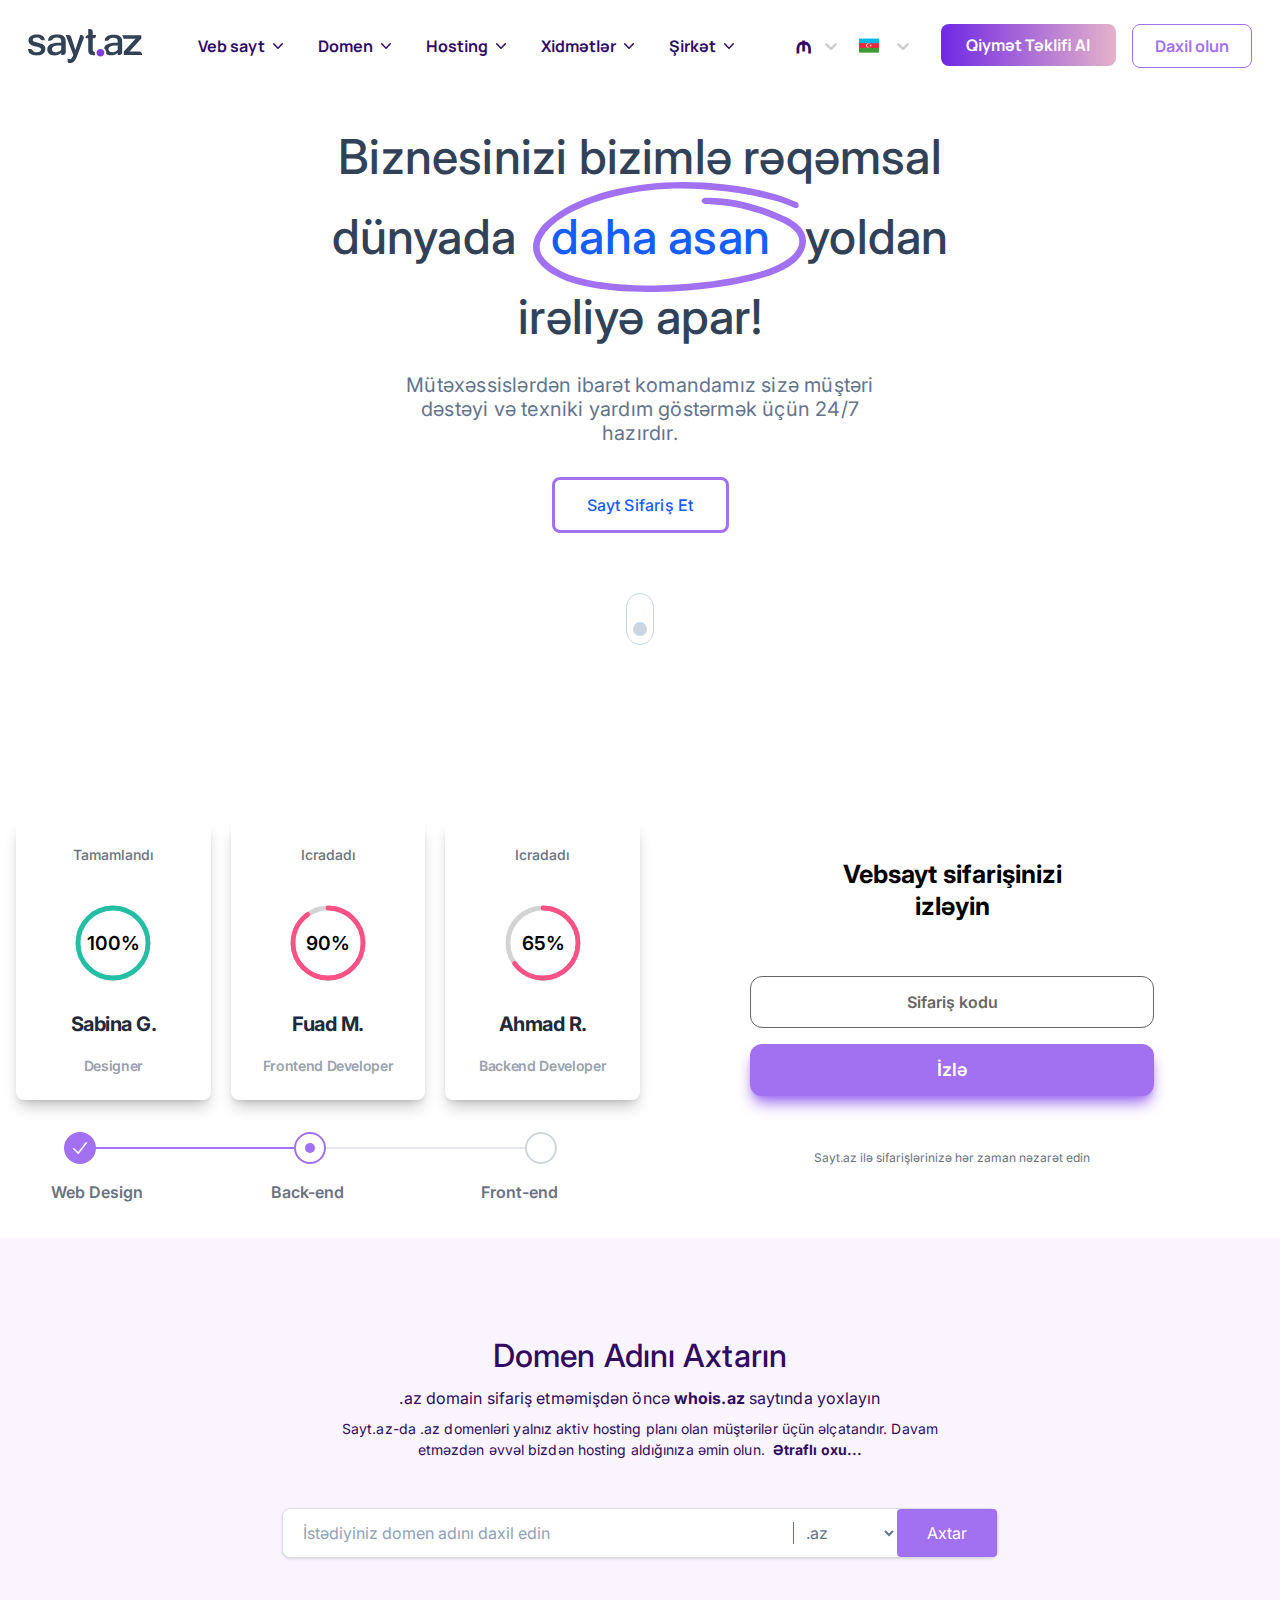
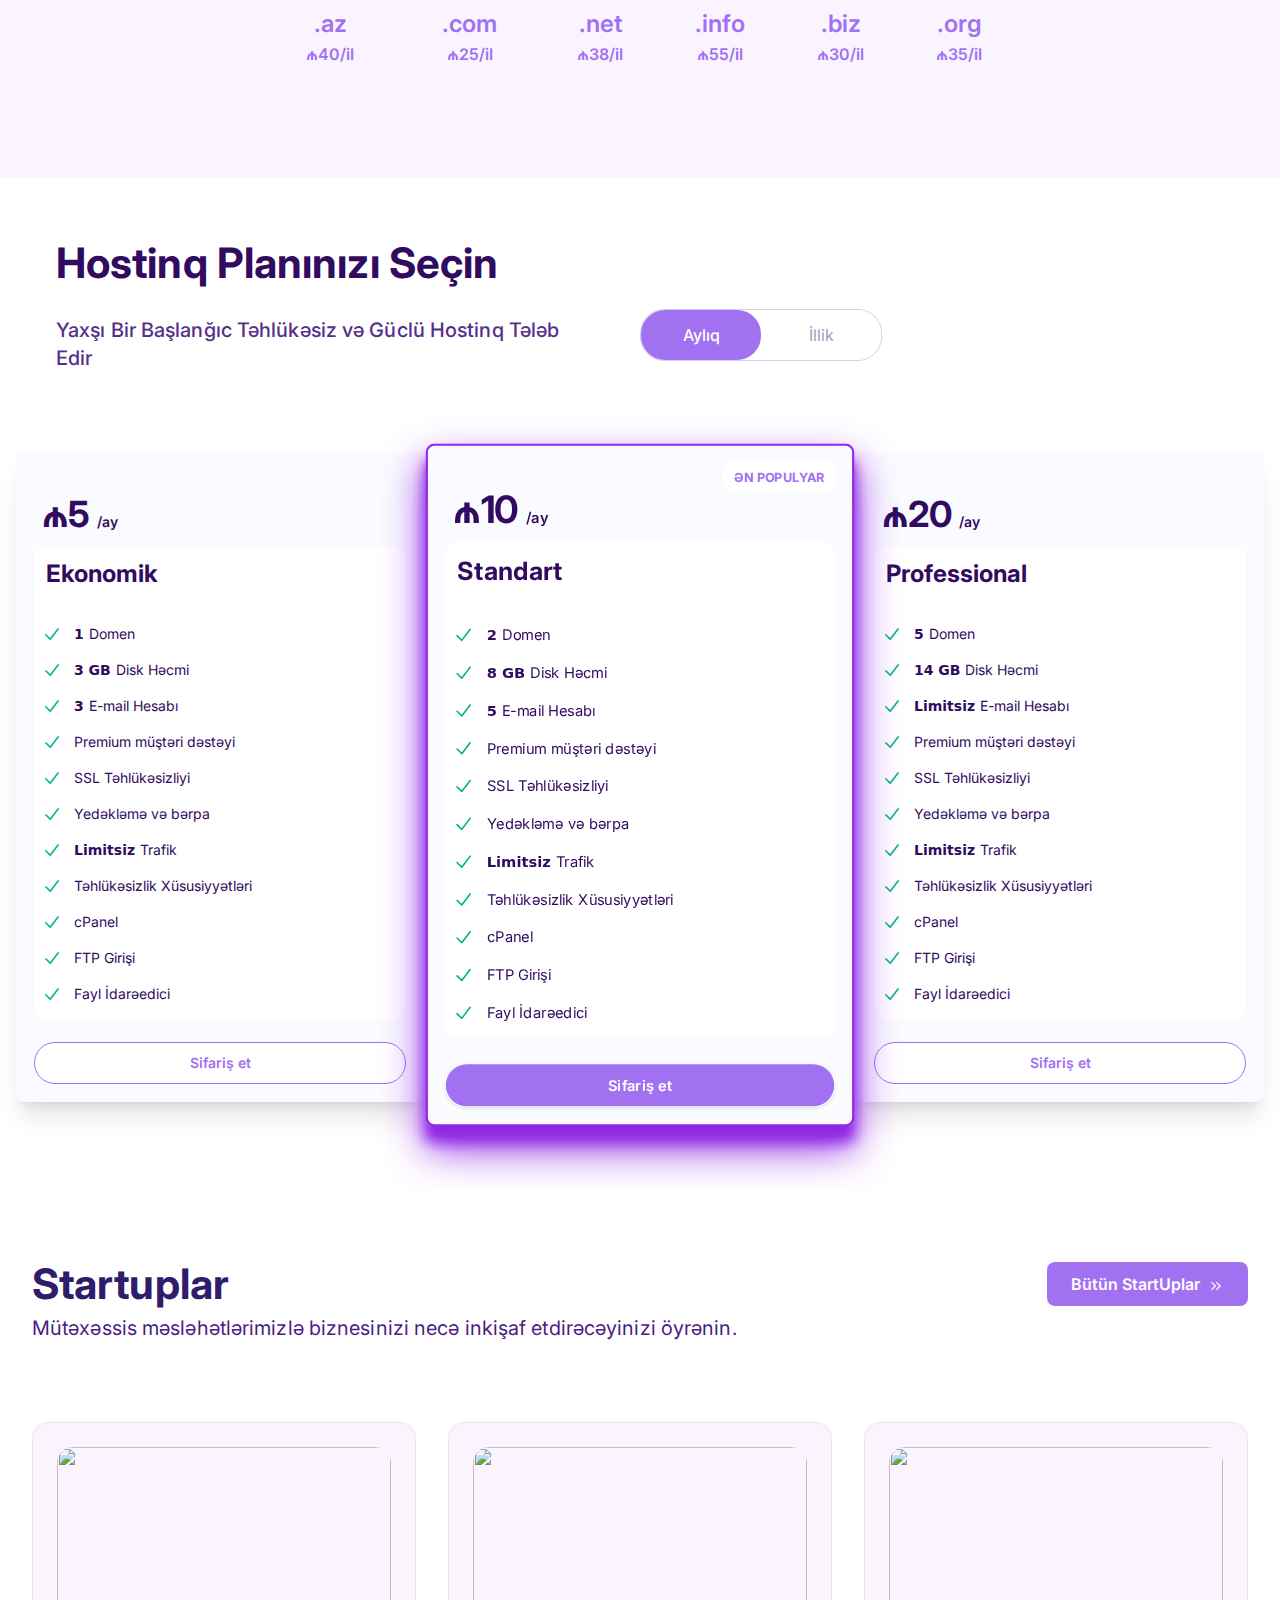
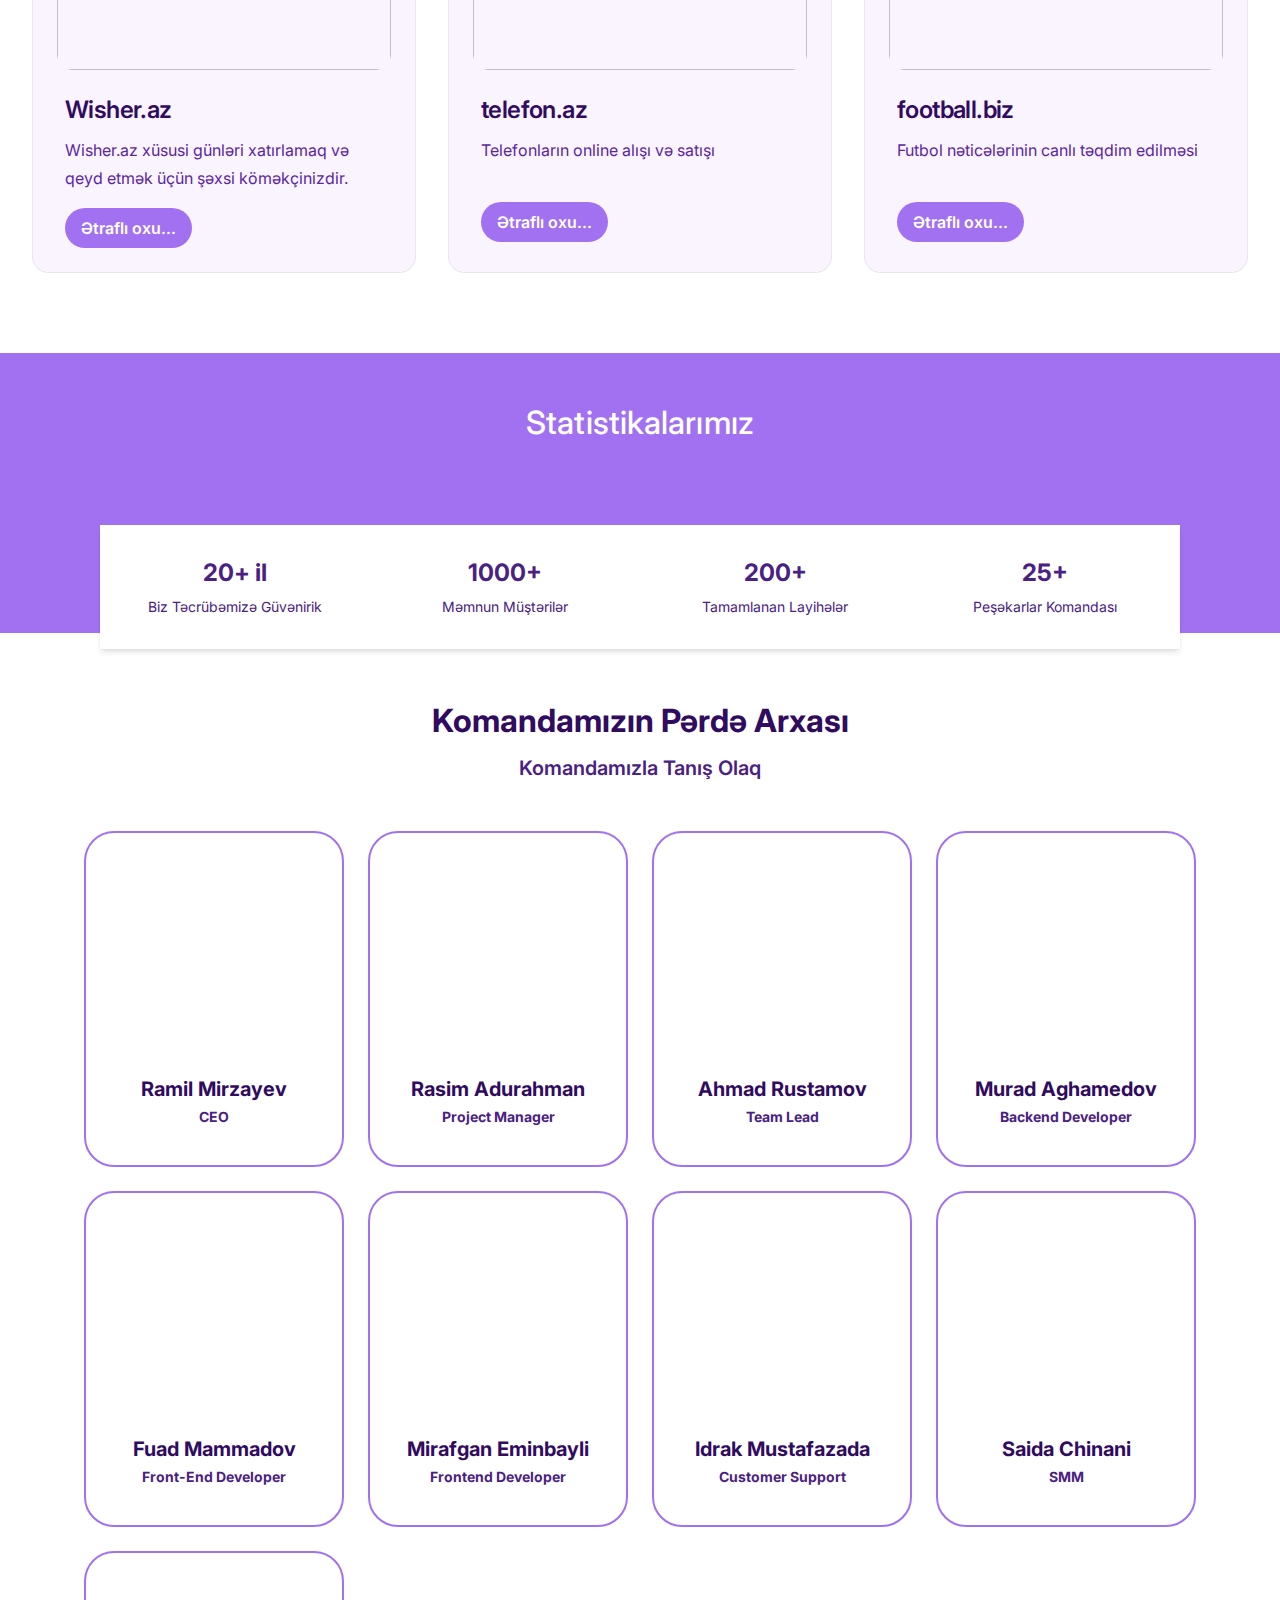
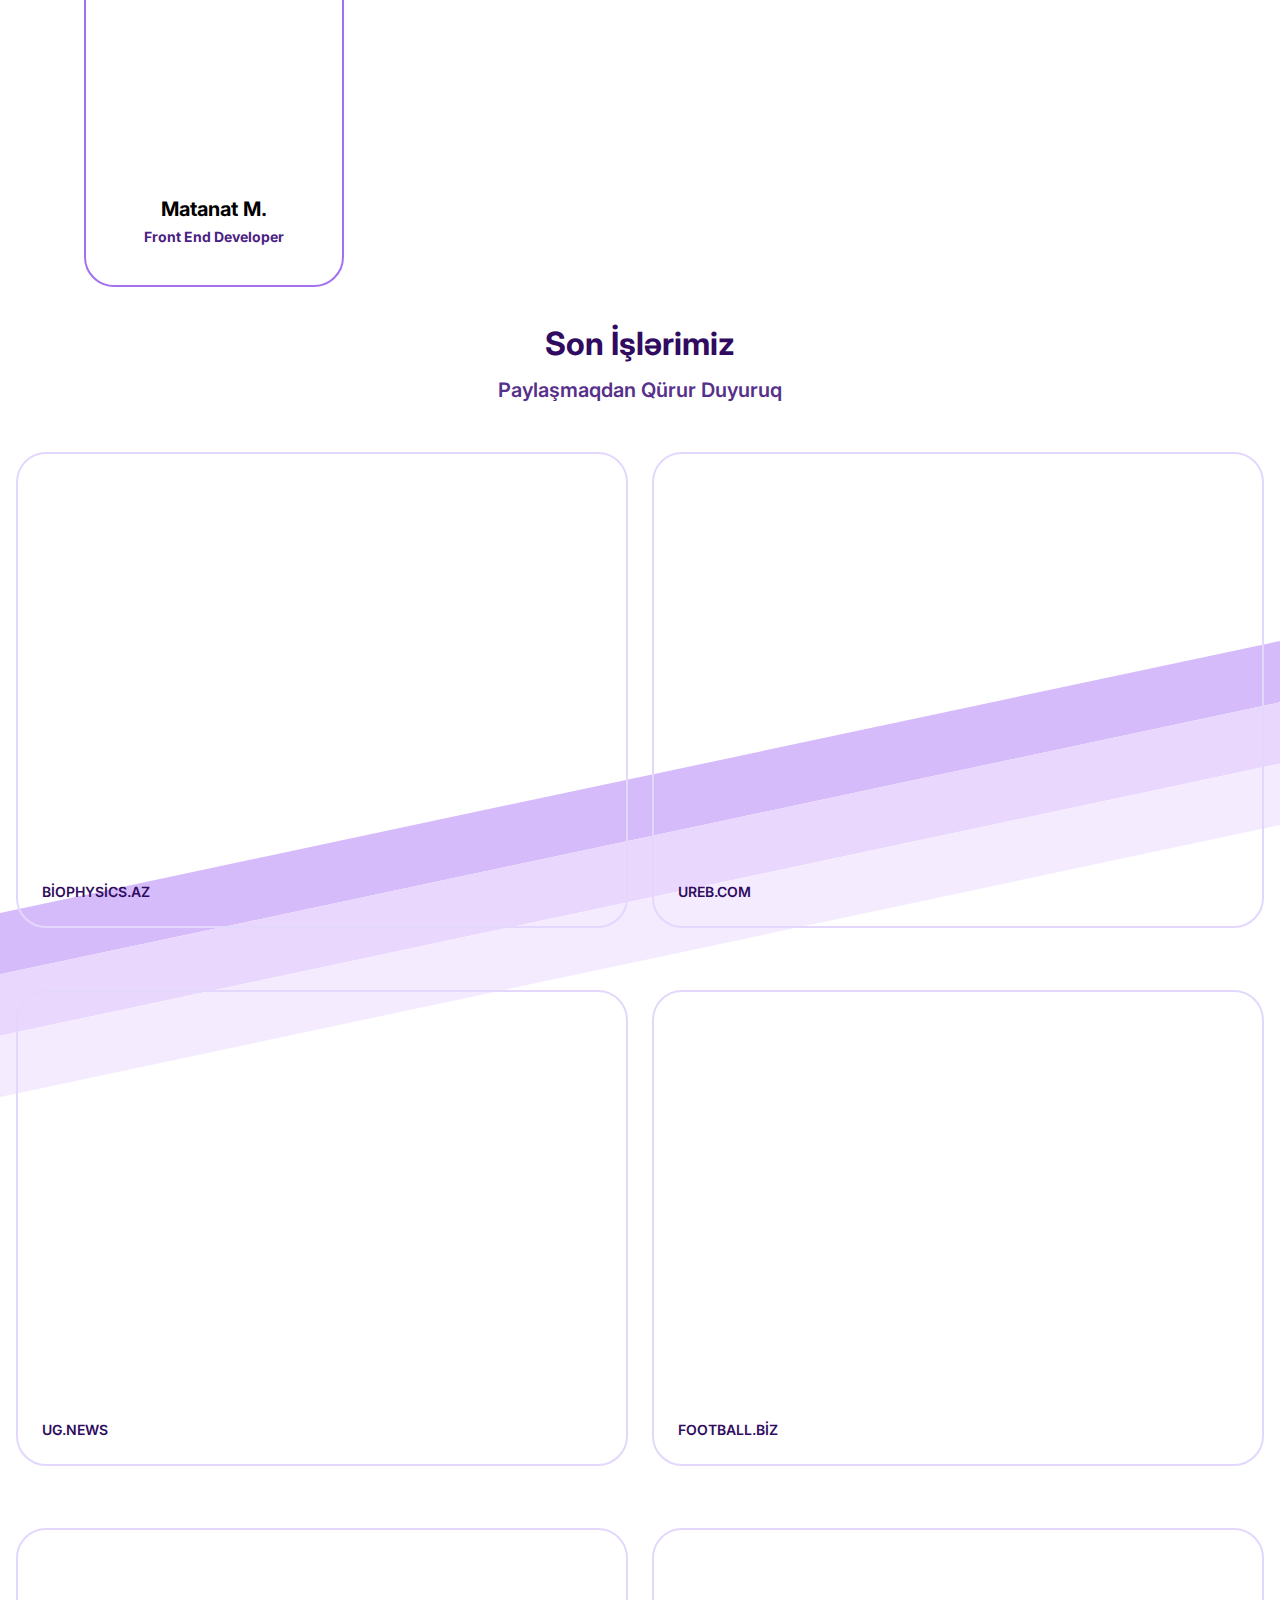
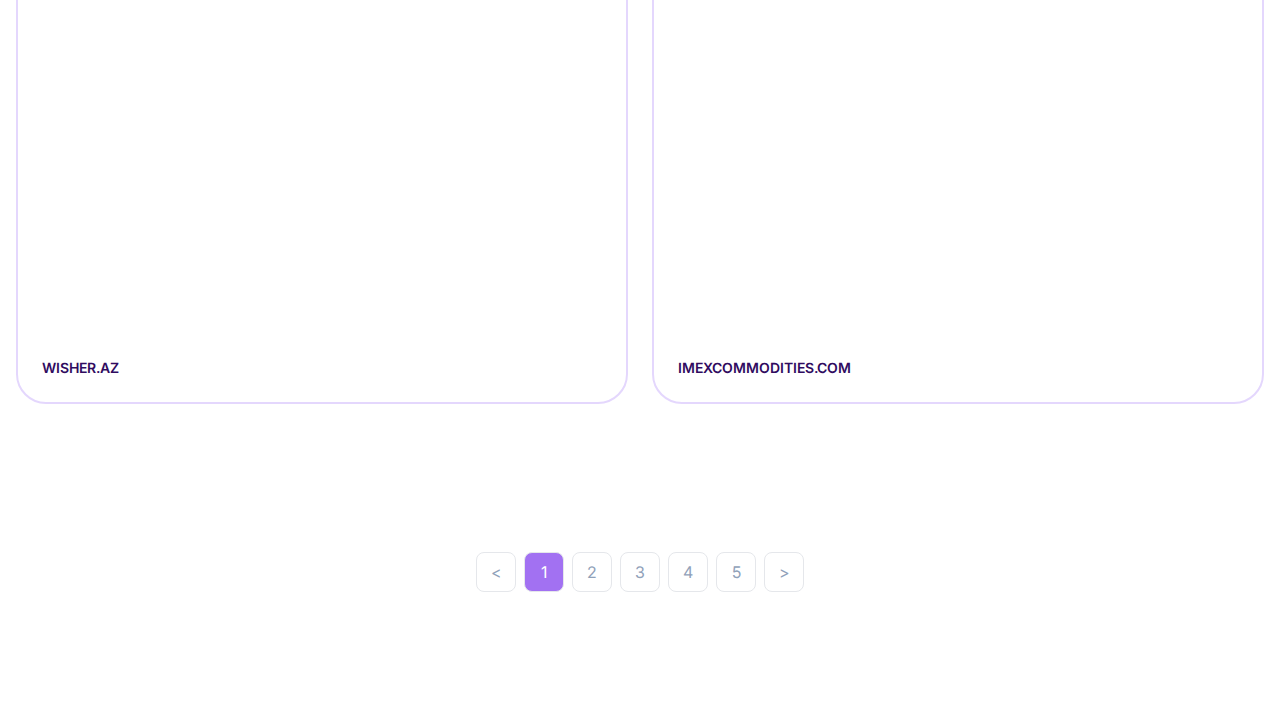
==== commit 53e033d6: "fixxxi" ====
--- a/index.html
+++ b/index.html
@@ -1182,7 +1182,7 @@
                 </div>
             </div>
         </div>
-        <div class=" items-center bg-[#A271F2]  relative w-full flex flex-col s:pt-[96px] s:py-0 md:py-[48px]  py-6 px-[16px] lg:px-0">
+        <div class="items-center bg-[#A271F2]  relative w-full flex flex-col s:pt-[96px] s:py-0 md:py-[48px]  py-6 px-[16px] lg:px-0">
             <div class="absolute inset-0 z-0"></div>
             <div class="relative z-1">
                 <div class="max-w-[1296px] w-full mx-auto px-2">
@@ -1290,7 +1290,7 @@
                         <div class="relative sm:-top-10 -top-8 bg-white w-full h-[50px] py-4 z-20 rounded-[15px]">
                             <div class="flex flex-col justify-center items-center gap-1 ">
                                 <span class="text-[rgb(48,11,96)] sm:text-xl text-base font-bold">Idrak Mustafazada</span>
-                                <span class=" text-[rgb(74,33,130)]text-sm font-bold text-center">Customer Support</span>
+                                <span class=" text-[rgb(74,33,130)] text-sm font-bold text-center">Customer Support</span>
                             </div>
                         </div>
                     </div>
@@ -1317,6 +1317,80 @@
                         </div>
                     </div>
                 </div>
+            </div>
+        </div>
+        <div class="px-[16px] flex flex-col justify-center items-center mx-auto mt-[32px] relative overflow-hidden">
+            <div class="flex flex-col mx-auto justify-center items-center gap-2 mb-12">
+                <div class="2xs:text-[22px] text-lg text-[rgb(48,11,96)]  md:text-[32px] text-center font-bold leaeding-[38px]">Son İşlərimiz</div>
+                <div class="text-base text-[rgb(86,48,138)] text-sans md:text-xl text-center font-semibold">Paylaşmaqdan Qürur Duyuruq</div>
+            </div>
+            <div class="grid gap-x-6 md:gap-y-[62px] 2xs:gap-y-[30px] gap-y-4 grid-cols-1 md:grid-cols-2 !max-w-[1296px] md:mb-20 lsm:mb-12 mb-8 ">
+                <a class="col-span-1 h-fit p-6 bg-mainBgPurple rounded-[30px] border-2 border-[#E4D7FD]" href="/portfolio">
+                    <div>
+                        <img alt="BİOP" loading="lazy" width="608" height="360" decoding="async" data-nimg="1" class="w-full xl:h-[380px] lg:h-[320px] 2xs:h-[240px]  h-[120px] object-contain rounded-[15px]" src="https://api.websiteca.com/storage/wKyykqEbaB5lQ5Q4bq6r5KcpP91bZytQXDtBopDY.png" style="color: transparent;">
+                    </div>
+                    <div class="xmd2:text-xl text-sm font-semibold text-[rgb(48,11,96)] pt-6">BİOPHYSİCS.AZ</div>
+                </a>
+                <a class="col-span-1 h-fit p-6 bg-mainBgPurple rounded-[30px] border-2 border-[#E4D7FD]">
+                    <div>
+                        <img alt="UREB" loading="lazy" width="608" height="360" decoding="async" data-nimg="1" class="w-full xl:h-[380px] lg:h-[320px] 2xs:h-[240px]  h-[120px] object-contain rounded-[15px]" src="https://api.websiteca.com/storage/Mupn6xSf0FTlbBj0ilDZAqXuLiLrwFGjZct4gQLH.png" style="color: transparent;">
+                    </div>
+                    <div class="xmd2:text-xl text-sm font-semibold text-[rgb(48,11,96)] pt-6">UREB.COM</div>
+                </a>
+                <a class="col-span-1 h-fit p-6 bg-mainBgPurple rounded-[30px] border-2 border-[#E4D7FD]">
+                    <div>
+                        <img alt="UG.N" loading="lazy" width="608" height="360" decoding="async" data-nimg="1" class="w-full xl:h-[380px] lg:h-[320px] 2xs:h-[240px]  h-[120px] object-contain rounded-[15px]" src="https://api.websiteca.com/storage/ZYfooZQ12g9cwbdUYdc9wEsHDXjshxZmRmQB5z9h.png" style="color: transparent;">
+                    </div>
+                    <div class="xmd2:text-xl text-sm font-semibold text-[rgb(48,11,96)] pt-6">UG.NEWS</div>
+                </a>
+                <a class="col-span-1 h-fit p-6 bg-mainBgPurple rounded-[30px] border-2 border-[#E4D7FD]">
+                    <div>
+                        <img alt="FOOT" loading="lazy" width="608" height="360" decoding="async" data-nimg="1" class="w-full xl:h-[380px] lg:h-[320px] 2xs:h-[240px]  h-[120px] object-contain rounded-[15px]" src="https://api.websiteca.com/storage/2MQEImHKxKRLKbEGPUt9xQY2QiSlQw1gWE7RdkKm.png" style="color: transparent;">
+                    </div>
+                    <div class="xmd2:text-xl text-sm font-semibold text-[rgb(48,11,96)] pt-6">FOOTBALL.BİZ</div>
+                </a>
+                <a class="col-span-1 h-fit p-6 bg-mainBgPurple rounded-[30px] border-2 border-[#E4D7FD]">
+                    <div>
+                        <img alt="WISH" loading="lazy" width="608" height="360" decoding="async" data-nimg="1" class="w-full xl:h-[380px] lg:h-[320px] 2xs:h-[240px]  h-[120px] object-contain rounded-[15px]" src="https://api.websiteca.com/storage/mMkkjJ32v64o4mN5tuMBvn7SWWkd1dPBBM1ZBzE2.png" style="color: transparent;">
+                    </div>
+                    <div class="xmd2:text-xl text-sm font-semibold text-[rgb(48,11,96)] pt-6">WISHER.AZ</div>
+                </a>
+                <a class="col-span-1 h-fit p-6 bg-mainBgPurple rounded-[30px] border-2 border-[#E4D7FD]" >
+                    <div>
+                        <img alt="IMEX" loading="lazy" width="608" height="360" decoding="async" data-nimg="1" class="w-full xl:h-[380px] lg:h-[320px] 2xs:h-[240px]  h-[120px] object-contain rounded-[15px]" src="https://api.websiteca.com/storage/7ZV1bRucrPWExvpsJqLyFiELk7fHAOk6ZtPVHpNl.png" style="color: transparent;">
+                    </div>
+                    <div class="xmd2:text-xl text-sm font-semibold text-[rgb(48,11,96)] pt-6">IMEXCOMMODITIES.COM</div>
+                </a>
+            </div>
+            <div class="lg:mt-[4rem] mt-4 lg:mb-[8rem] mb-8">
+                <ul class="flex" role="navigation" aria-label="Pagination">
+                    <li class="border border-[rgb(229,231,235)] w-10 h-10 rounded-lg text-slate-400 grid bg-[white] hover:bg-[rgb(125,59,226)] hover:text-white  place-items-center m-1 disabled">
+                        <a class="w-full h-full grid place-items-center " tabindex="-1" role="button" aria-disabled="true" aria-label="Previous page" rel="prev">&lt;</a>
+                    </li>
+                    <li class="border border-[rgb(229,231,235)] w-10 h-10 rounded-lg text-slate-400 grid bg-[rgb(162,113,242)] place-items-center m-1 hover:bg-[rgb(125,59,226)] hover:text-white active:bg-mainLightPurpleActive transition selected">
+                        <a rel="canonical" role="button" class="w-full h-full grid place-items-center hover:bg-[rgb(125,59,226)]  text-white rounded-lg" tabindex="-1" aria-label="Page 1 is your current page" aria-current="page">1</a>
+                    </li>
+                    <li class="border border-[rgb(229,231,235)] w-10 h-10 rounded-lg text-slate-400 grid bg-white place-items-center m-1 hover:bg-[rgb(125,59,226)] hover:text-white  transition">
+                        <a rel="next" role="button" class="w-full h-full grid place-items-center rounded-lg " tabindex="0" aria-label="Page 2">2</a>
+                    </li>
+                    <li class="border border-[rgb(229,231,235)] w-10 h-10 rounded-lg text-slate-400 grid bg-white place-items-center m-1 hover:bg-[rgb(125,59,226)] hover:text-white transition">
+                        <a role="button" class="w-full h-full grid place-items-center rounded-lg " tabindex="0" aria-label="Page 3">3</a>
+                    </li>
+                    <li class="border border-[rgb(229,231,235)] w-10 h-10 rounded-lg text-slate-400 grid bg-white place-items-center m-1 hover:bg-[rgb(125,59,226)] hover:text-white transition">
+                        <a role="button" class="w-full h-full grid place-items-center rounded-lg " tabindex="0" aria-label="Page 4">4</a>
+                    </li>
+                    <li class="border border-[rgb(229,231,235)] w-10 h-10 rounded-lg text-slate-400 grid bg-white place-items-center m-1 hover:bg-[rgb(125,59,226)] hover:text-white transition">
+                        <a role="button" class="w-full h-full grid place-items-center rounded-lg " tabindex="0" aria-label="Page 5">5</a>
+                    </li>
+                    <li class="border border-[rgb(229,231,235)] w-10 h-10 rounded-lg text-slate-400 grid bg-white hover:bg-[rgb(125,59,226)] hover:text-white  m-1">
+                        <a class="w-full h-full grid place-items-center" tabindex="0" role="button" aria-disabled="false" aria-label="Next page" rel="next">&gt;</a>
+                    </li>
+                </ul>
+            </div>
+            <div class=" absolute xl:top-115 top-96 -rotate-12 -z-1">
+                <div class="bgLine1 bg-[#D6BBFB] lg:h-[60px] h-[40px] w-[2000px]"></div>
+                <div class="bgLine2 bg-[#E9D7FE] lg:h-[60px] h-[40px] w-[2000px] "></div>
+                <div class="bgLine3 bg-[#F4EBFF] lg:h-[60px] h-[40px] w-[2000px]"></div>
             </div>
         </div>
     </main>
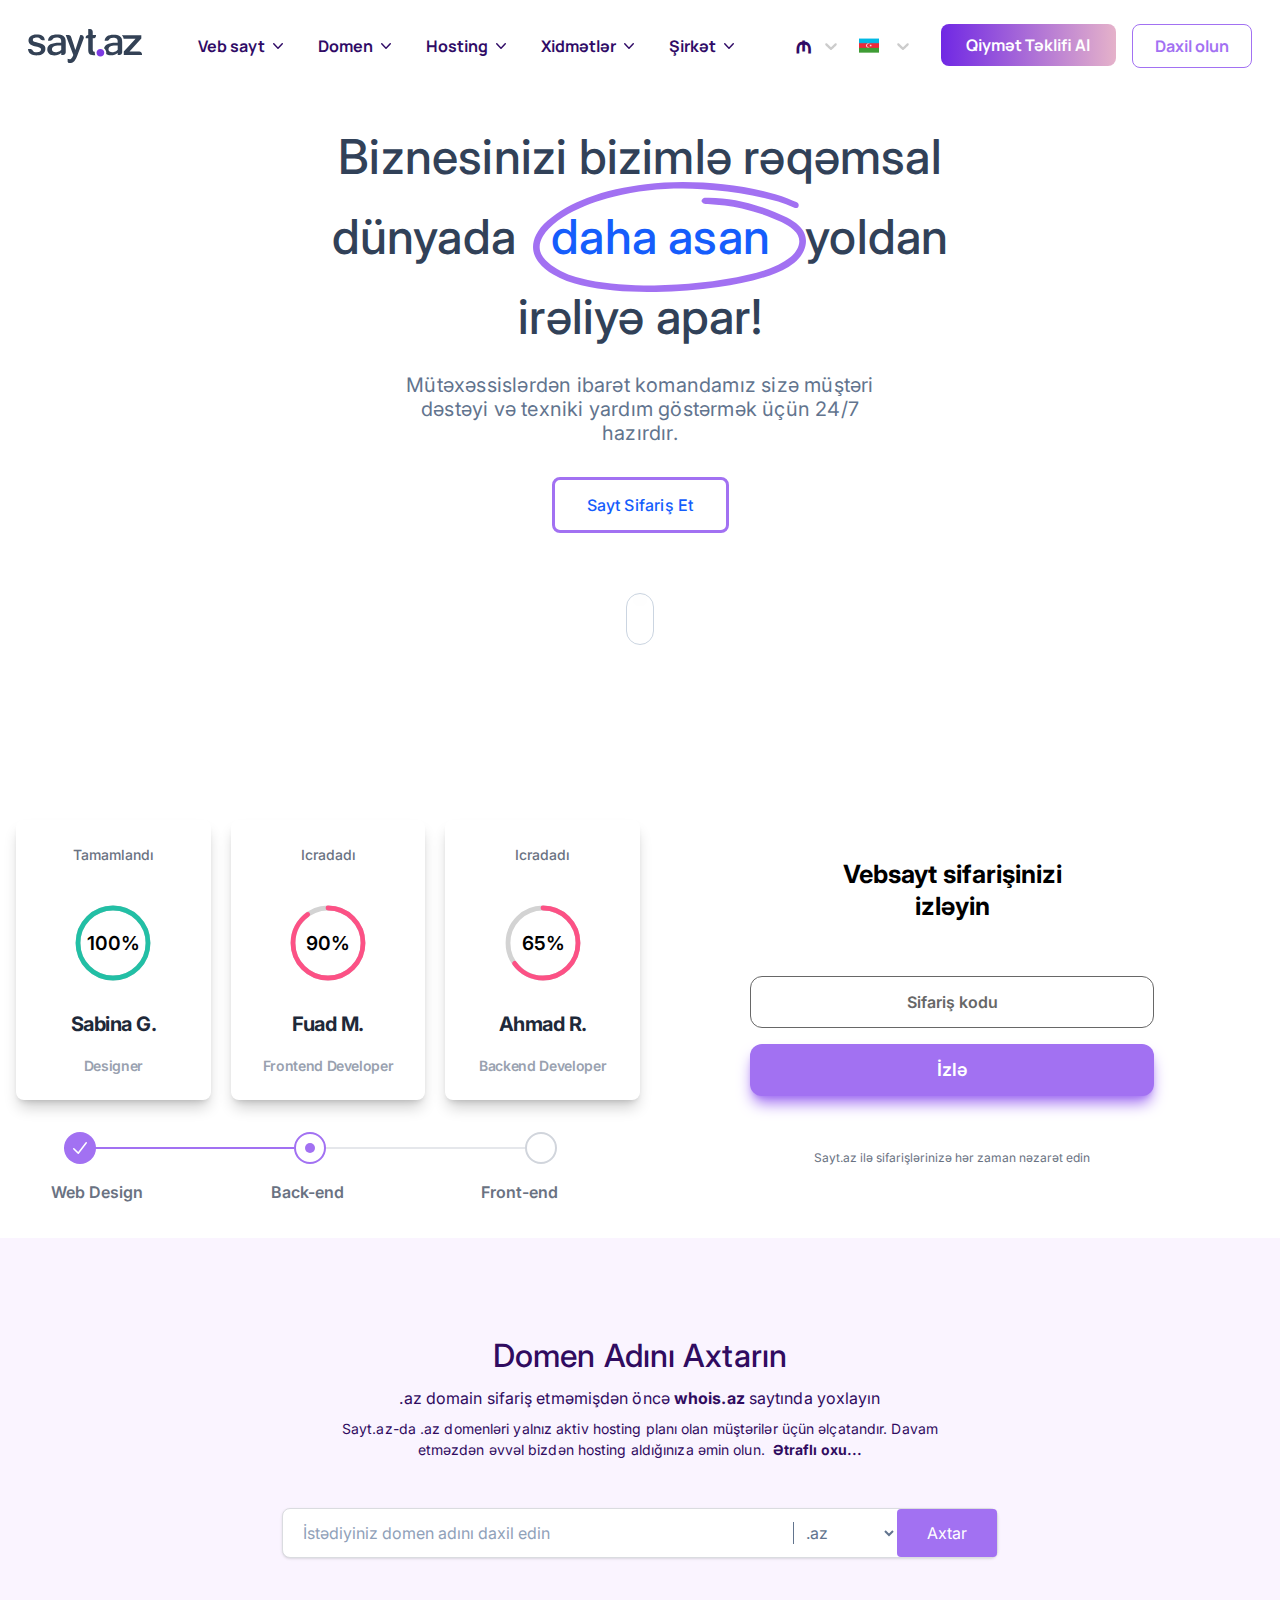
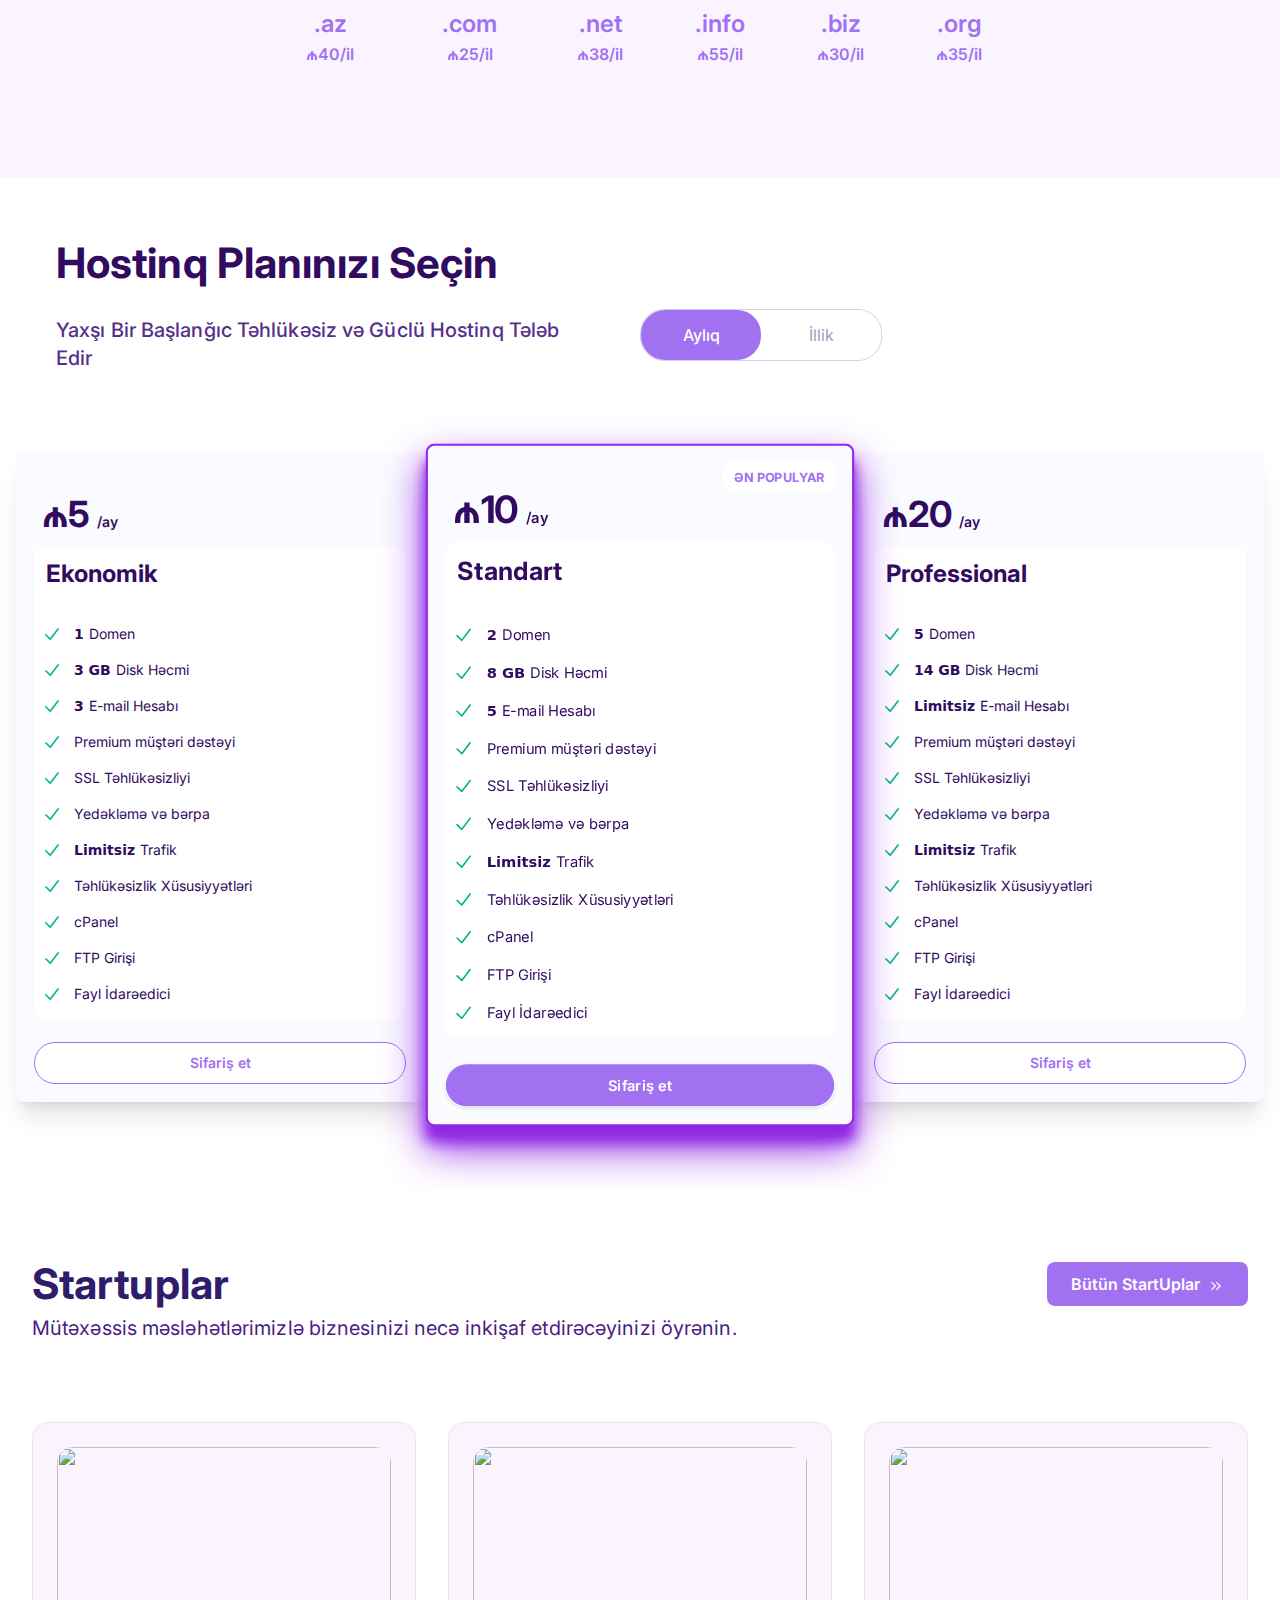
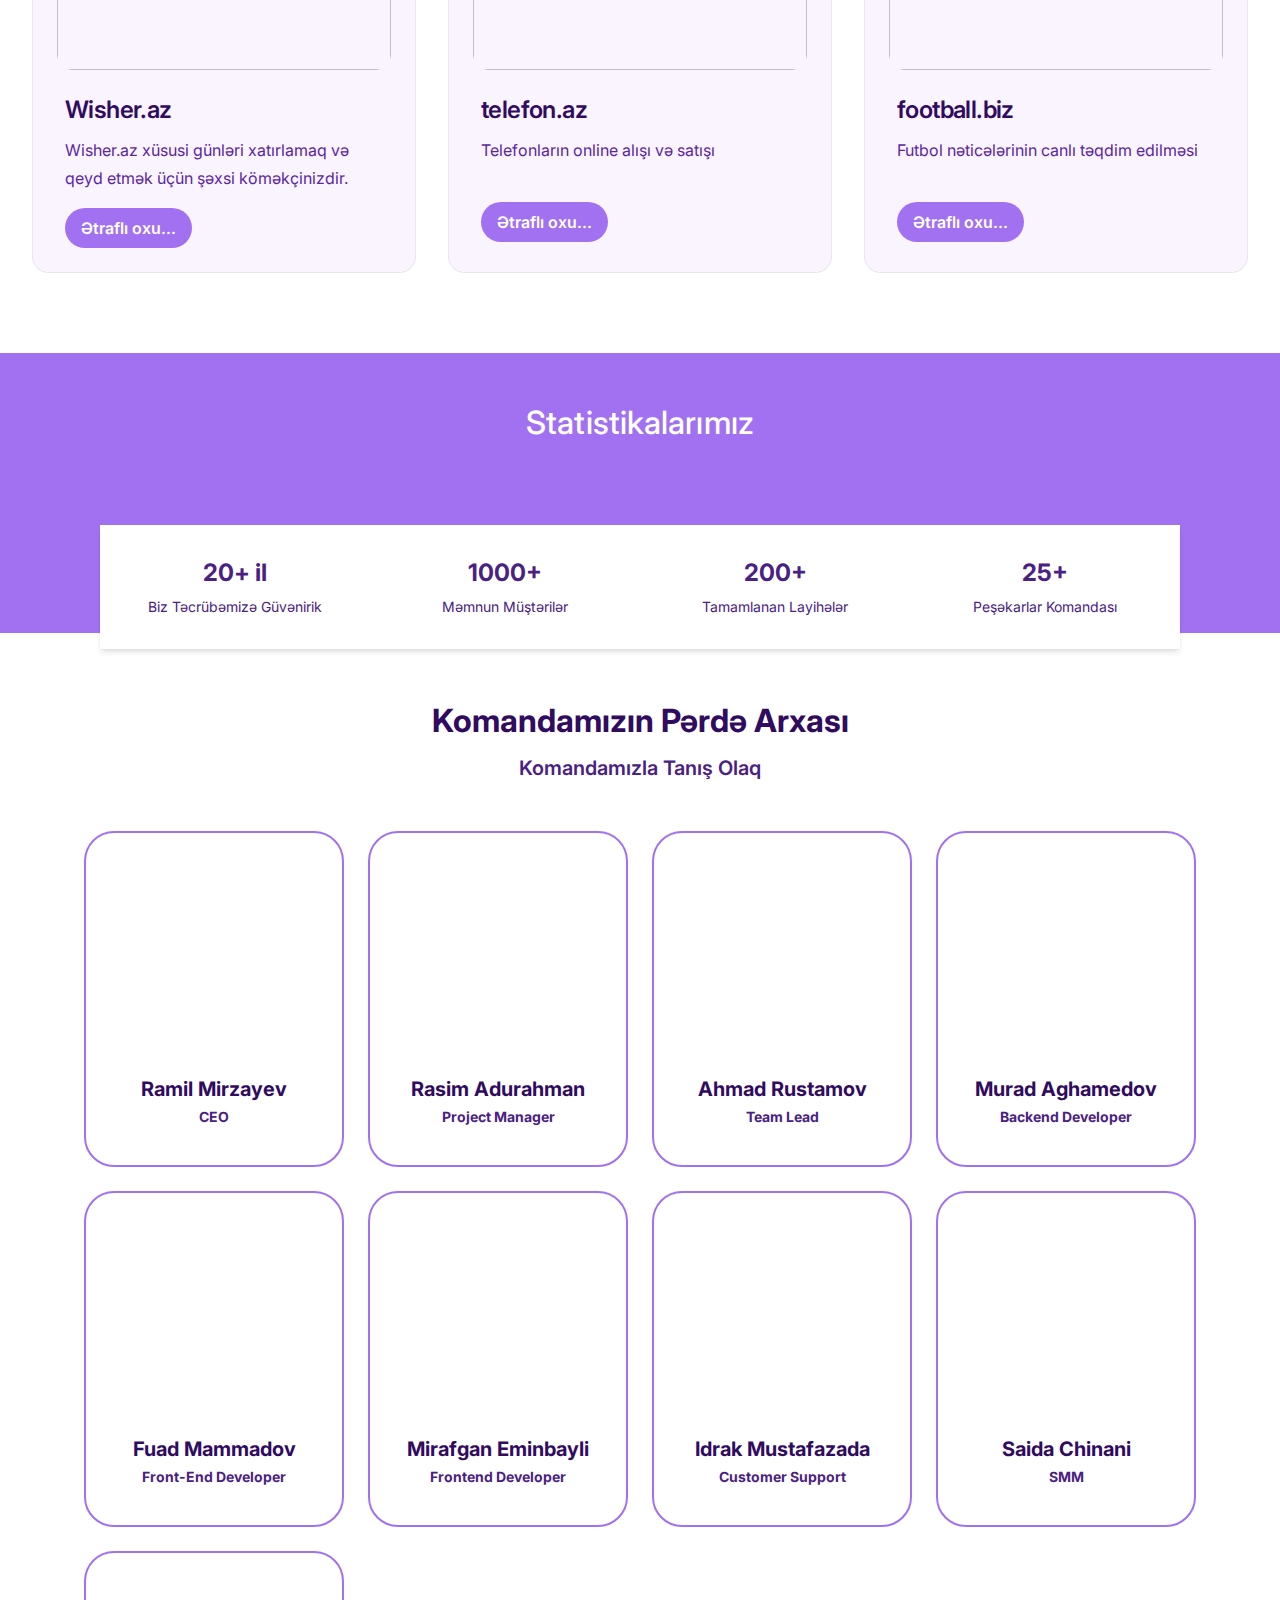
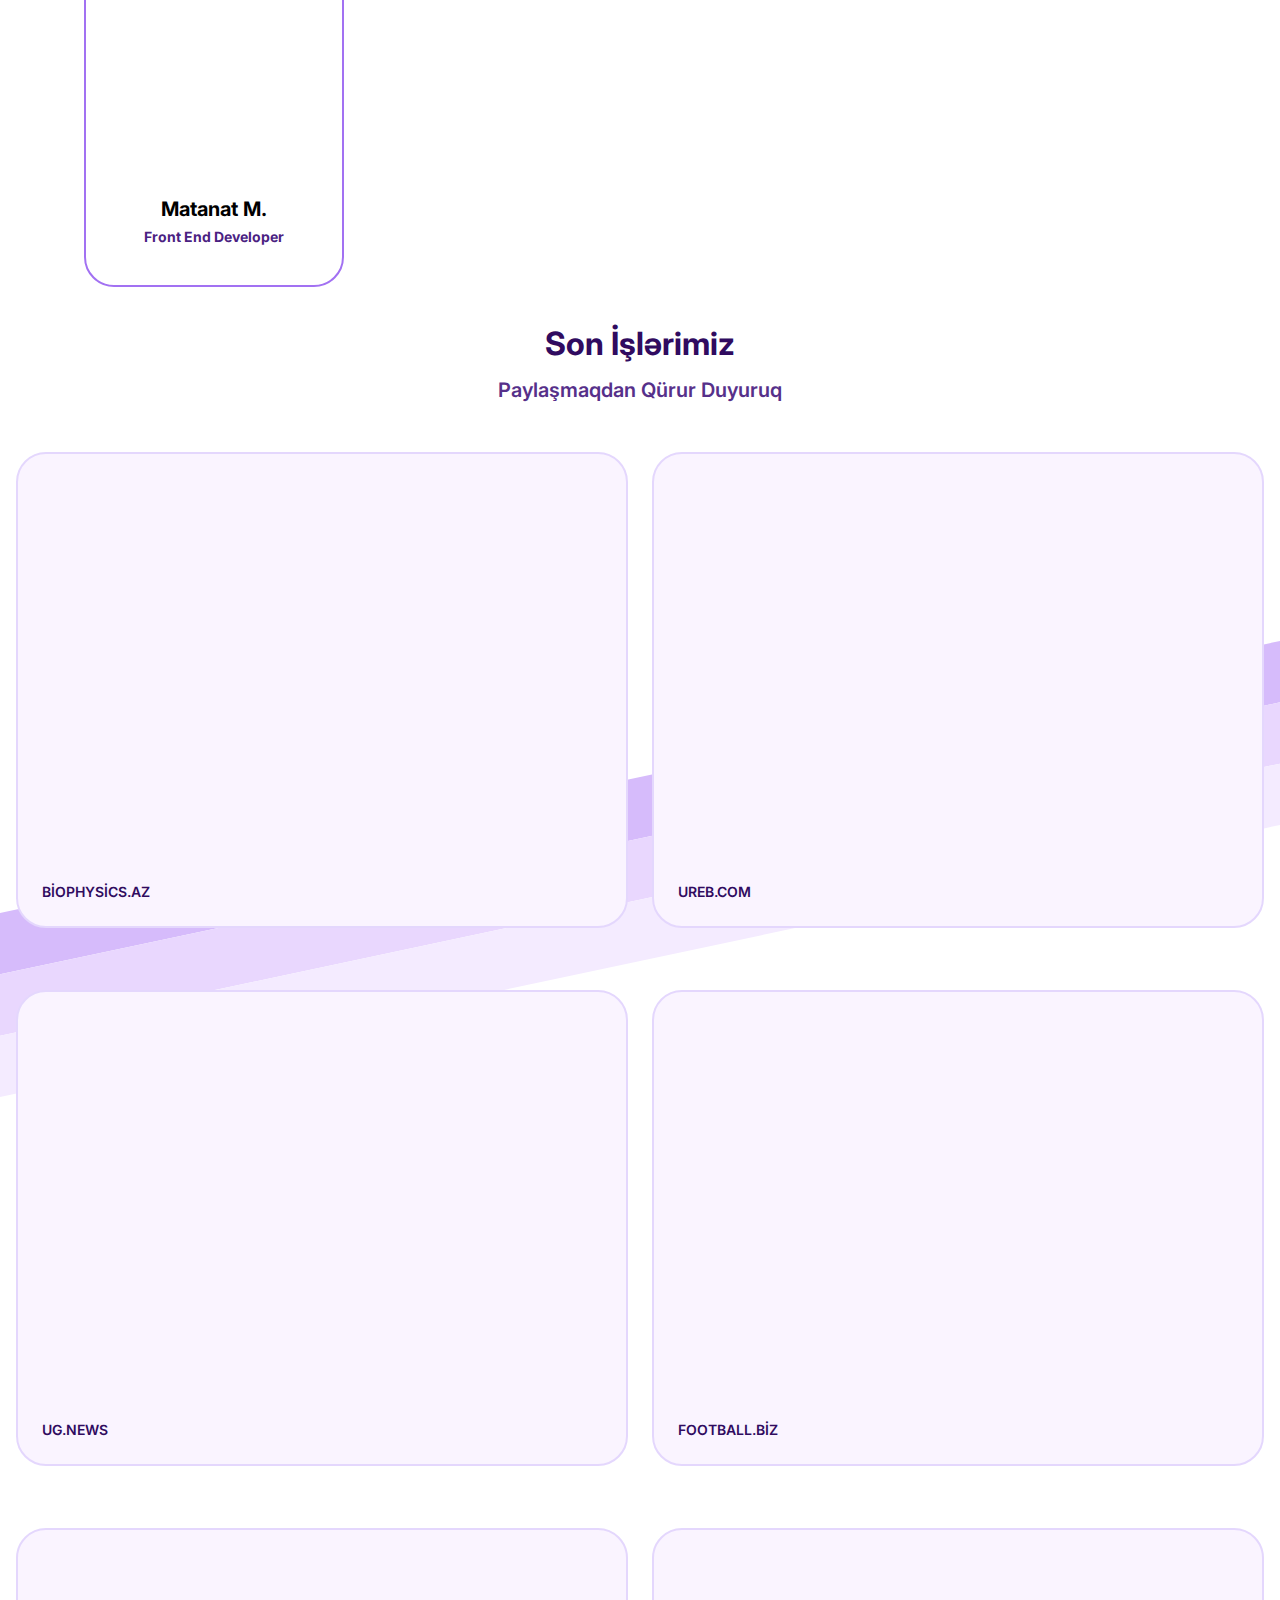
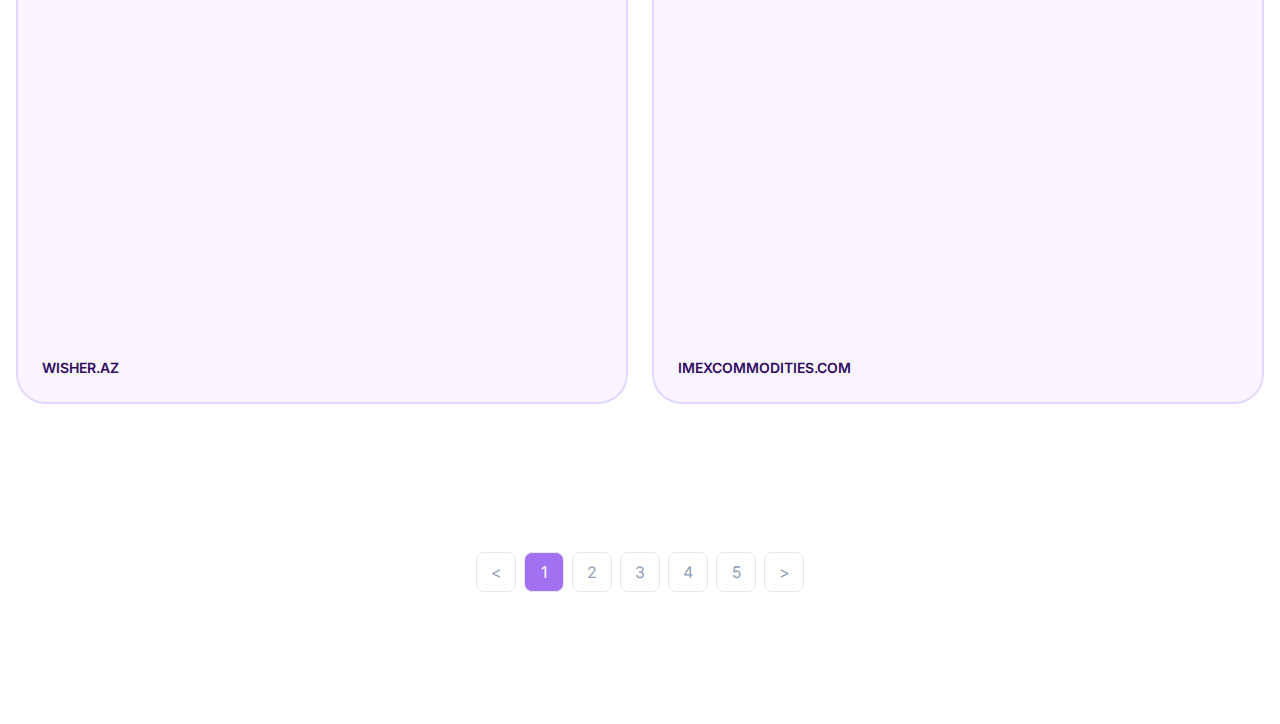
==== commit ca5b60f8: "fssdfs" ====
--- a/index.html
+++ b/index.html
@@ -1325,37 +1325,37 @@
                 <div class="text-base text-[rgb(86,48,138)] text-sans md:text-xl text-center font-semibold">Paylaşmaqdan Qürur Duyuruq</div>
             </div>
             <div class="grid gap-x-6 md:gap-y-[62px] 2xs:gap-y-[30px] gap-y-4 grid-cols-1 md:grid-cols-2 !max-w-[1296px] md:mb-20 lsm:mb-12 mb-8 ">
-                <a class="col-span-1 h-fit p-6 bg-mainBgPurple rounded-[30px] border-2 border-[#E4D7FD]" href="/portfolio">
+                <a class="col-span-1 h-fit p-6 bg-[rgb(250,244,255)]  rounded-[30px] border-2 border-[#E4D7FD]" href="/portfolio">
                     <div>
                         <img alt="BİOP" loading="lazy" width="608" height="360" decoding="async" data-nimg="1" class="w-full xl:h-[380px] lg:h-[320px] 2xs:h-[240px]  h-[120px] object-contain rounded-[15px]" src="https://api.websiteca.com/storage/wKyykqEbaB5lQ5Q4bq6r5KcpP91bZytQXDtBopDY.png" style="color: transparent;">
                     </div>
                     <div class="xmd2:text-xl text-sm font-semibold text-[rgb(48,11,96)] pt-6">BİOPHYSİCS.AZ</div>
                 </a>
-                <a class="col-span-1 h-fit p-6 bg-mainBgPurple rounded-[30px] border-2 border-[#E4D7FD]">
+                <a class="col-span-1 h-fit p-6 bg-[rgb(250,244,255)]  rounded-[30px] border-2 border-[#E4D7FD]">
                     <div>
                         <img alt="UREB" loading="lazy" width="608" height="360" decoding="async" data-nimg="1" class="w-full xl:h-[380px] lg:h-[320px] 2xs:h-[240px]  h-[120px] object-contain rounded-[15px]" src="https://api.websiteca.com/storage/Mupn6xSf0FTlbBj0ilDZAqXuLiLrwFGjZct4gQLH.png" style="color: transparent;">
                     </div>
                     <div class="xmd2:text-xl text-sm font-semibold text-[rgb(48,11,96)] pt-6">UREB.COM</div>
                 </a>
-                <a class="col-span-1 h-fit p-6 bg-mainBgPurple rounded-[30px] border-2 border-[#E4D7FD]">
+                <a class="col-span-1 h-fit p-6 bg-[rgb(250,244,255)]  rounded-[30px] border-2 border-[#E4D7FD]">
                     <div>
                         <img alt="UG.N" loading="lazy" width="608" height="360" decoding="async" data-nimg="1" class="w-full xl:h-[380px] lg:h-[320px] 2xs:h-[240px]  h-[120px] object-contain rounded-[15px]" src="https://api.websiteca.com/storage/ZYfooZQ12g9cwbdUYdc9wEsHDXjshxZmRmQB5z9h.png" style="color: transparent;">
                     </div>
                     <div class="xmd2:text-xl text-sm font-semibold text-[rgb(48,11,96)] pt-6">UG.NEWS</div>
                 </a>
-                <a class="col-span-1 h-fit p-6 bg-mainBgPurple rounded-[30px] border-2 border-[#E4D7FD]">
+                <a class="col-span-1 h-fit p-6 bg-[rgb(250,244,255)] rounded-[30px] border-2 border-[#E4D7FD]">
                     <div>
                         <img alt="FOOT" loading="lazy" width="608" height="360" decoding="async" data-nimg="1" class="w-full xl:h-[380px] lg:h-[320px] 2xs:h-[240px]  h-[120px] object-contain rounded-[15px]" src="https://api.websiteca.com/storage/2MQEImHKxKRLKbEGPUt9xQY2QiSlQw1gWE7RdkKm.png" style="color: transparent;">
                     </div>
                     <div class="xmd2:text-xl text-sm font-semibold text-[rgb(48,11,96)] pt-6">FOOTBALL.BİZ</div>
                 </a>
-                <a class="col-span-1 h-fit p-6 bg-mainBgPurple rounded-[30px] border-2 border-[#E4D7FD]">
+                <a class="col-span-1 h-fit p-6 bg-[rgb(250,244,255)]  rounded-[30px] border-2 border-[#E4D7FD]">
                     <div>
                         <img alt="WISH" loading="lazy" width="608" height="360" decoding="async" data-nimg="1" class="w-full xl:h-[380px] lg:h-[320px] 2xs:h-[240px]  h-[120px] object-contain rounded-[15px]" src="https://api.websiteca.com/storage/mMkkjJ32v64o4mN5tuMBvn7SWWkd1dPBBM1ZBzE2.png" style="color: transparent;">
                     </div>
                     <div class="xmd2:text-xl text-sm font-semibold text-[rgb(48,11,96)] pt-6">WISHER.AZ</div>
                 </a>
-                <a class="col-span-1 h-fit p-6 bg-mainBgPurple rounded-[30px] border-2 border-[#E4D7FD]" >
+                <a class="col-span-1 h-fit p-6 bg-[rgb(250,244,255)]  rounded-[30px] border-2 border-[#E4D7FD]" >
                     <div>
                         <img alt="IMEX" loading="lazy" width="608" height="360" decoding="async" data-nimg="1" class="w-full xl:h-[380px] lg:h-[320px] 2xs:h-[240px]  h-[120px] object-contain rounded-[15px]" src="https://api.websiteca.com/storage/7ZV1bRucrPWExvpsJqLyFiELk7fHAOk6ZtPVHpNl.png" style="color: transparent;">
                     </div>
@@ -1393,6 +1393,7 @@
                 <div class="bgLine3 bg-[#F4EBFF] lg:h-[60px] h-[40px] w-[2000px]"></div>
             </div>
         </div>
+        
     </main>
     <script src="./js/header.js"></script>
     <script src="./js/index.js"></script>
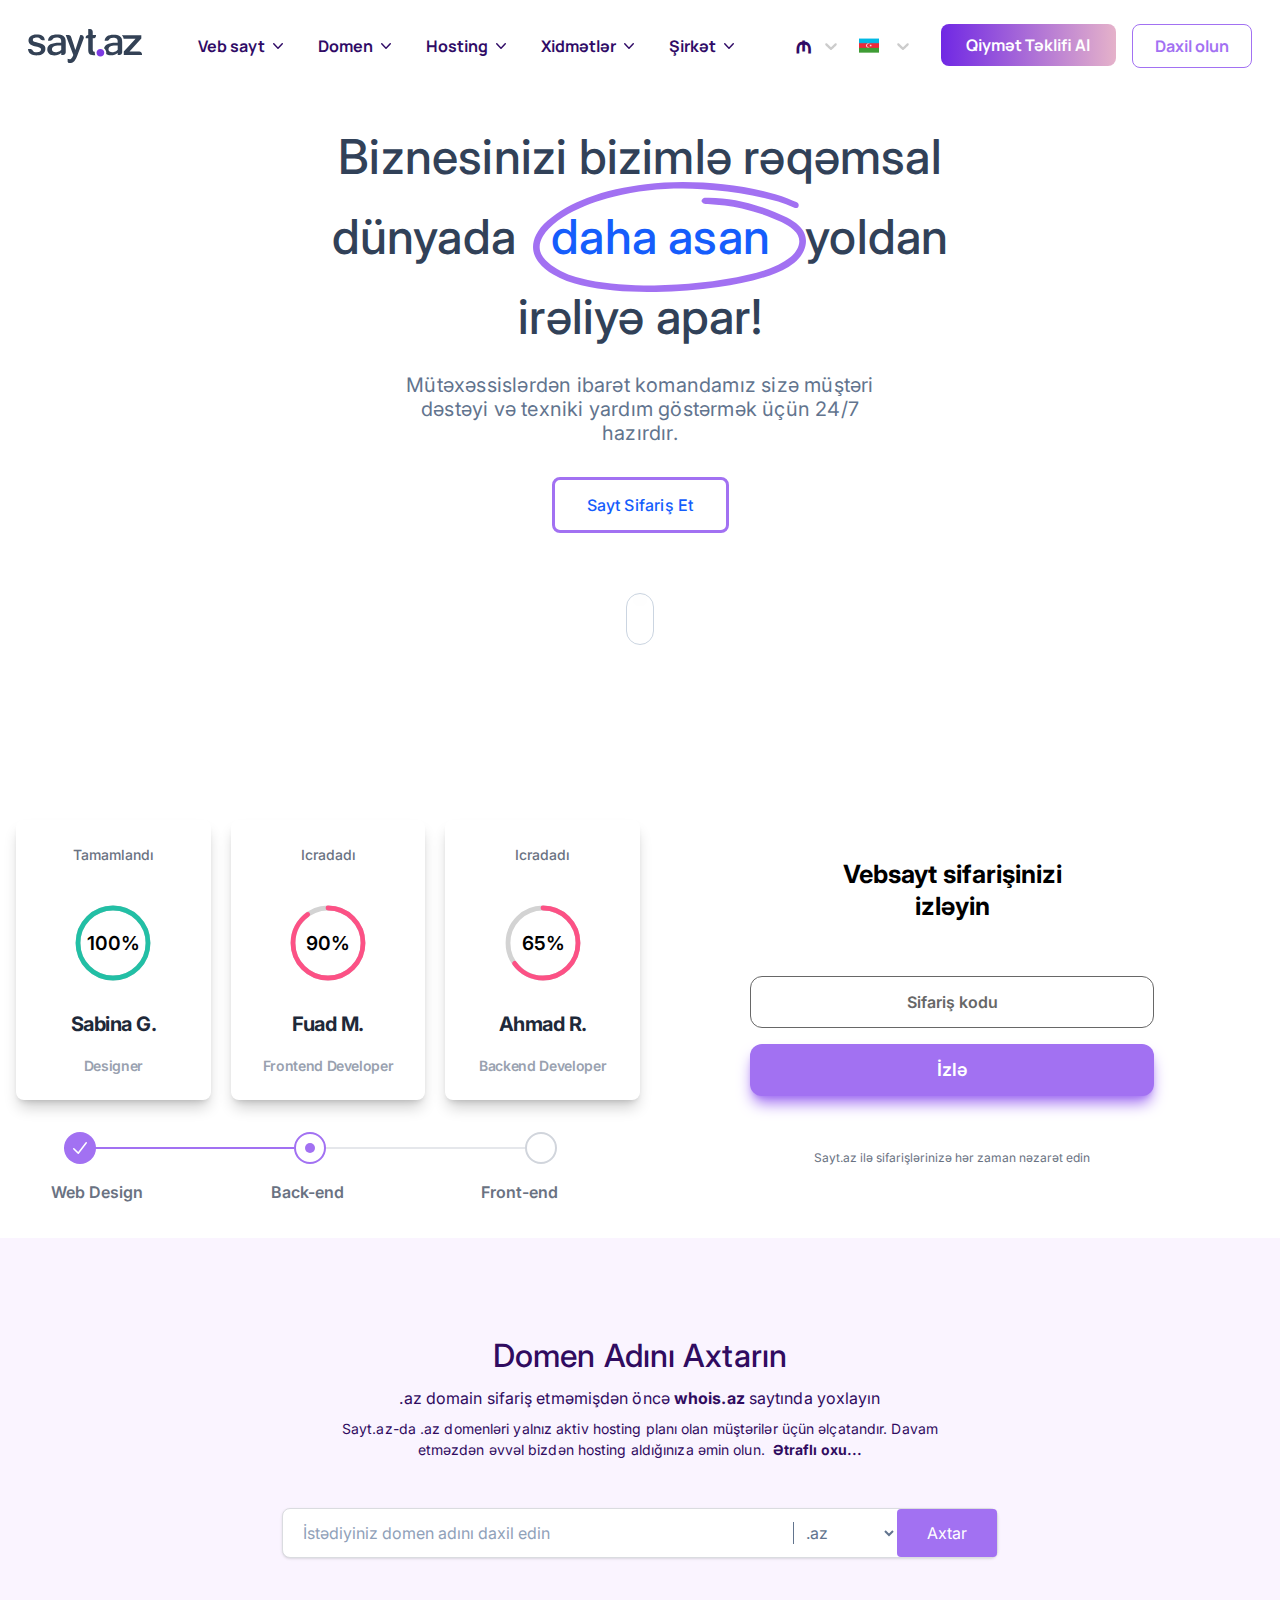
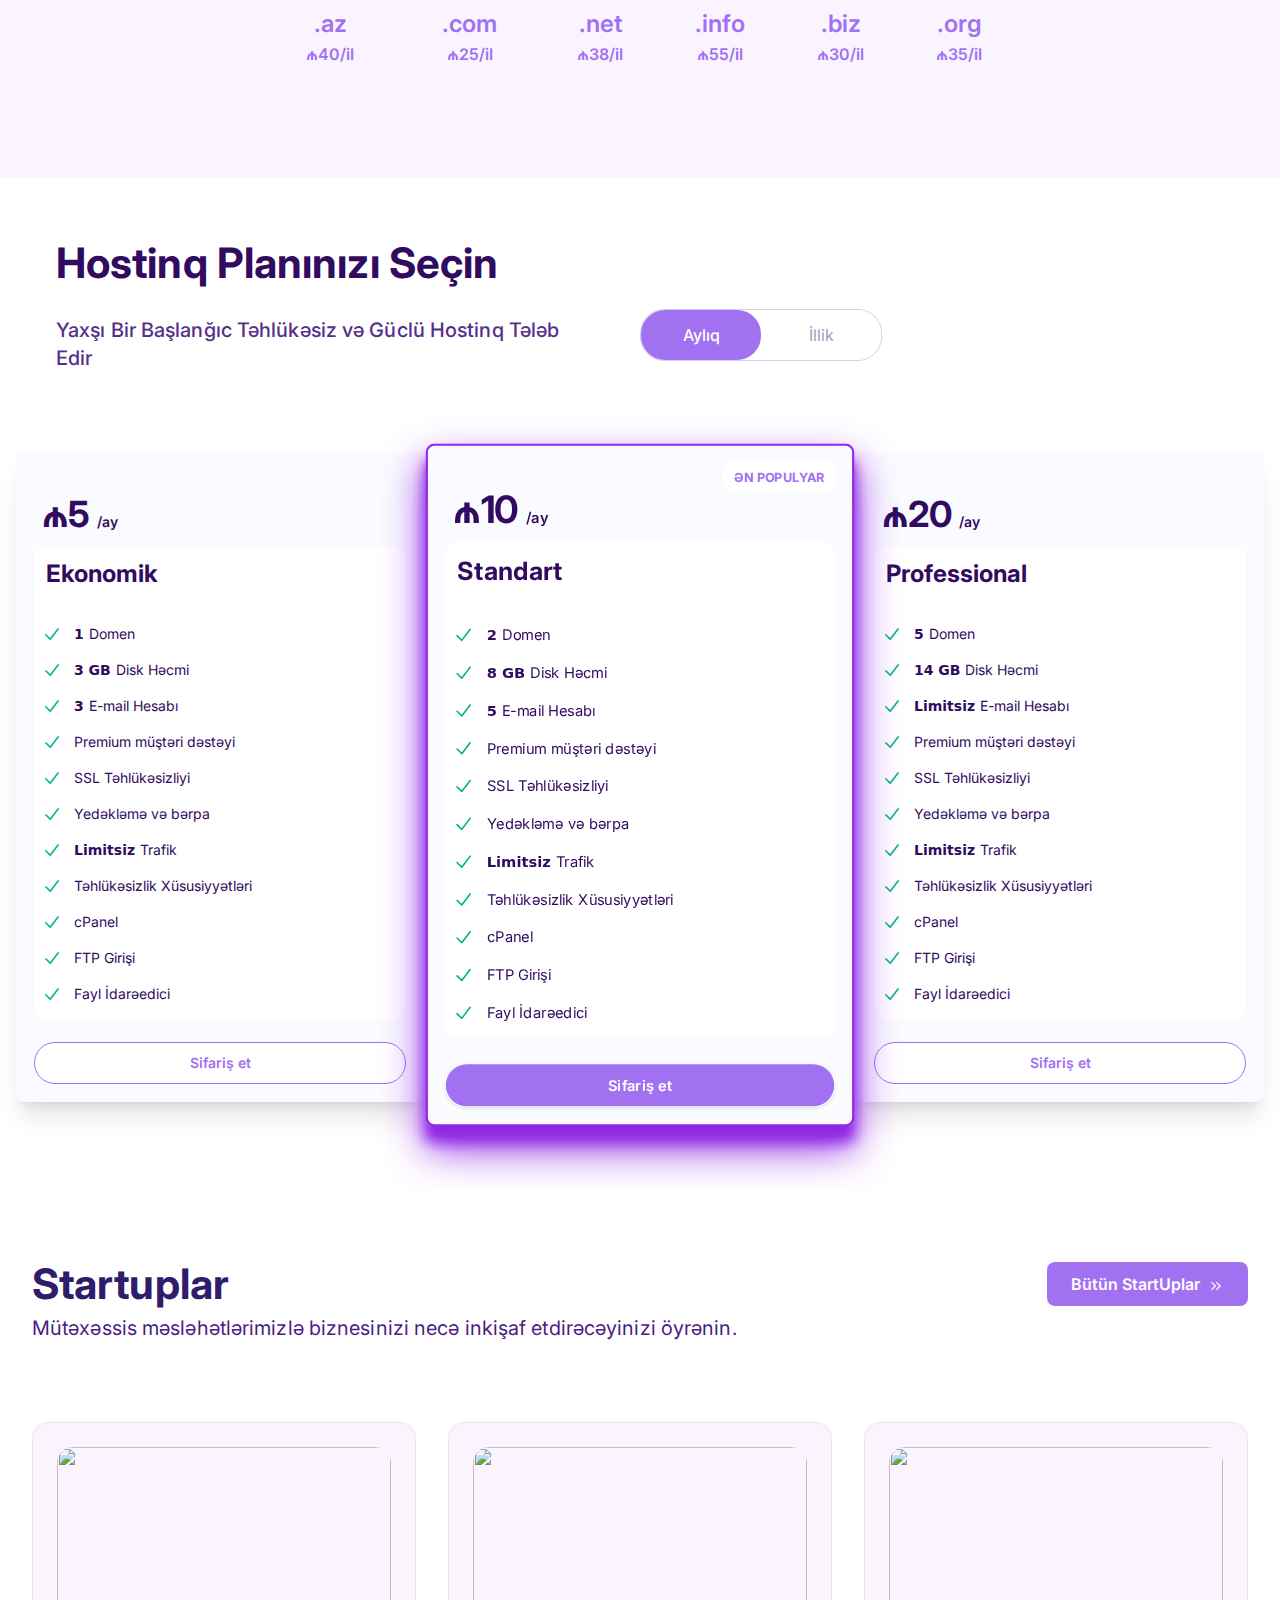
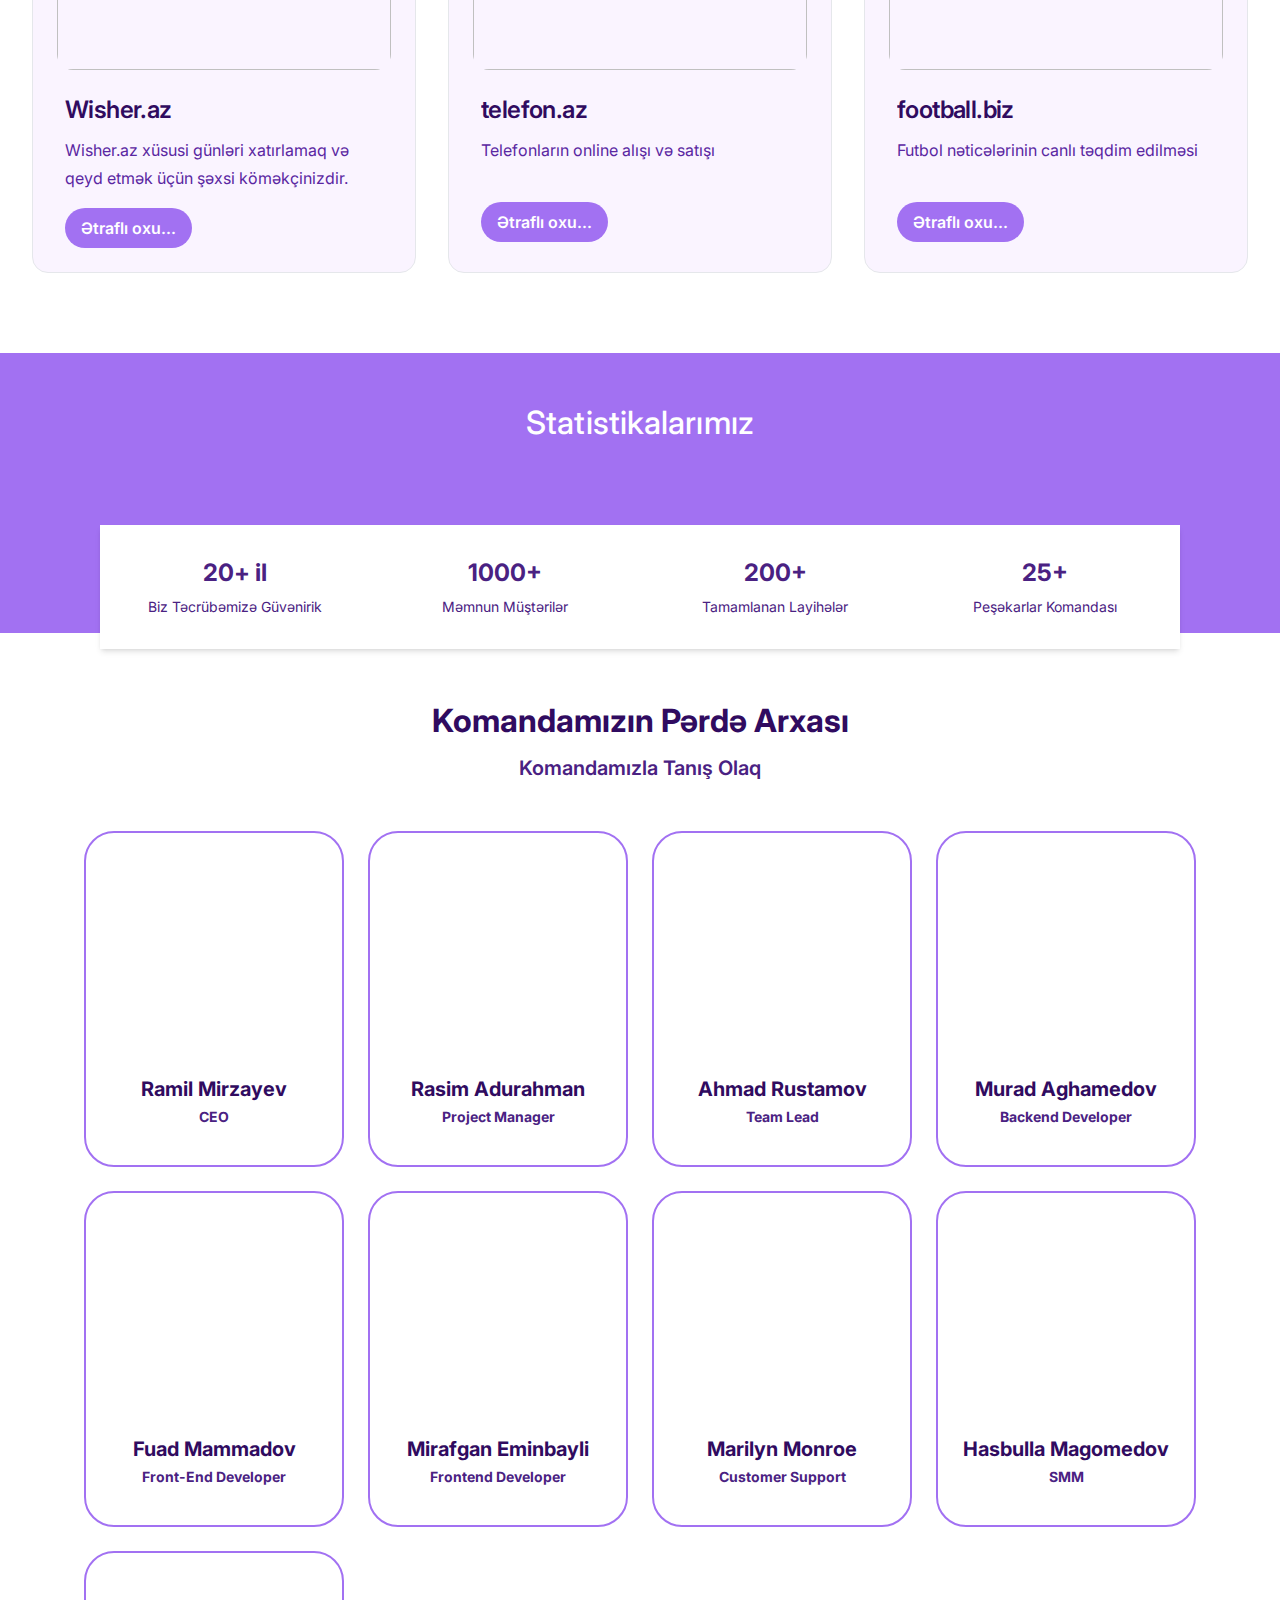
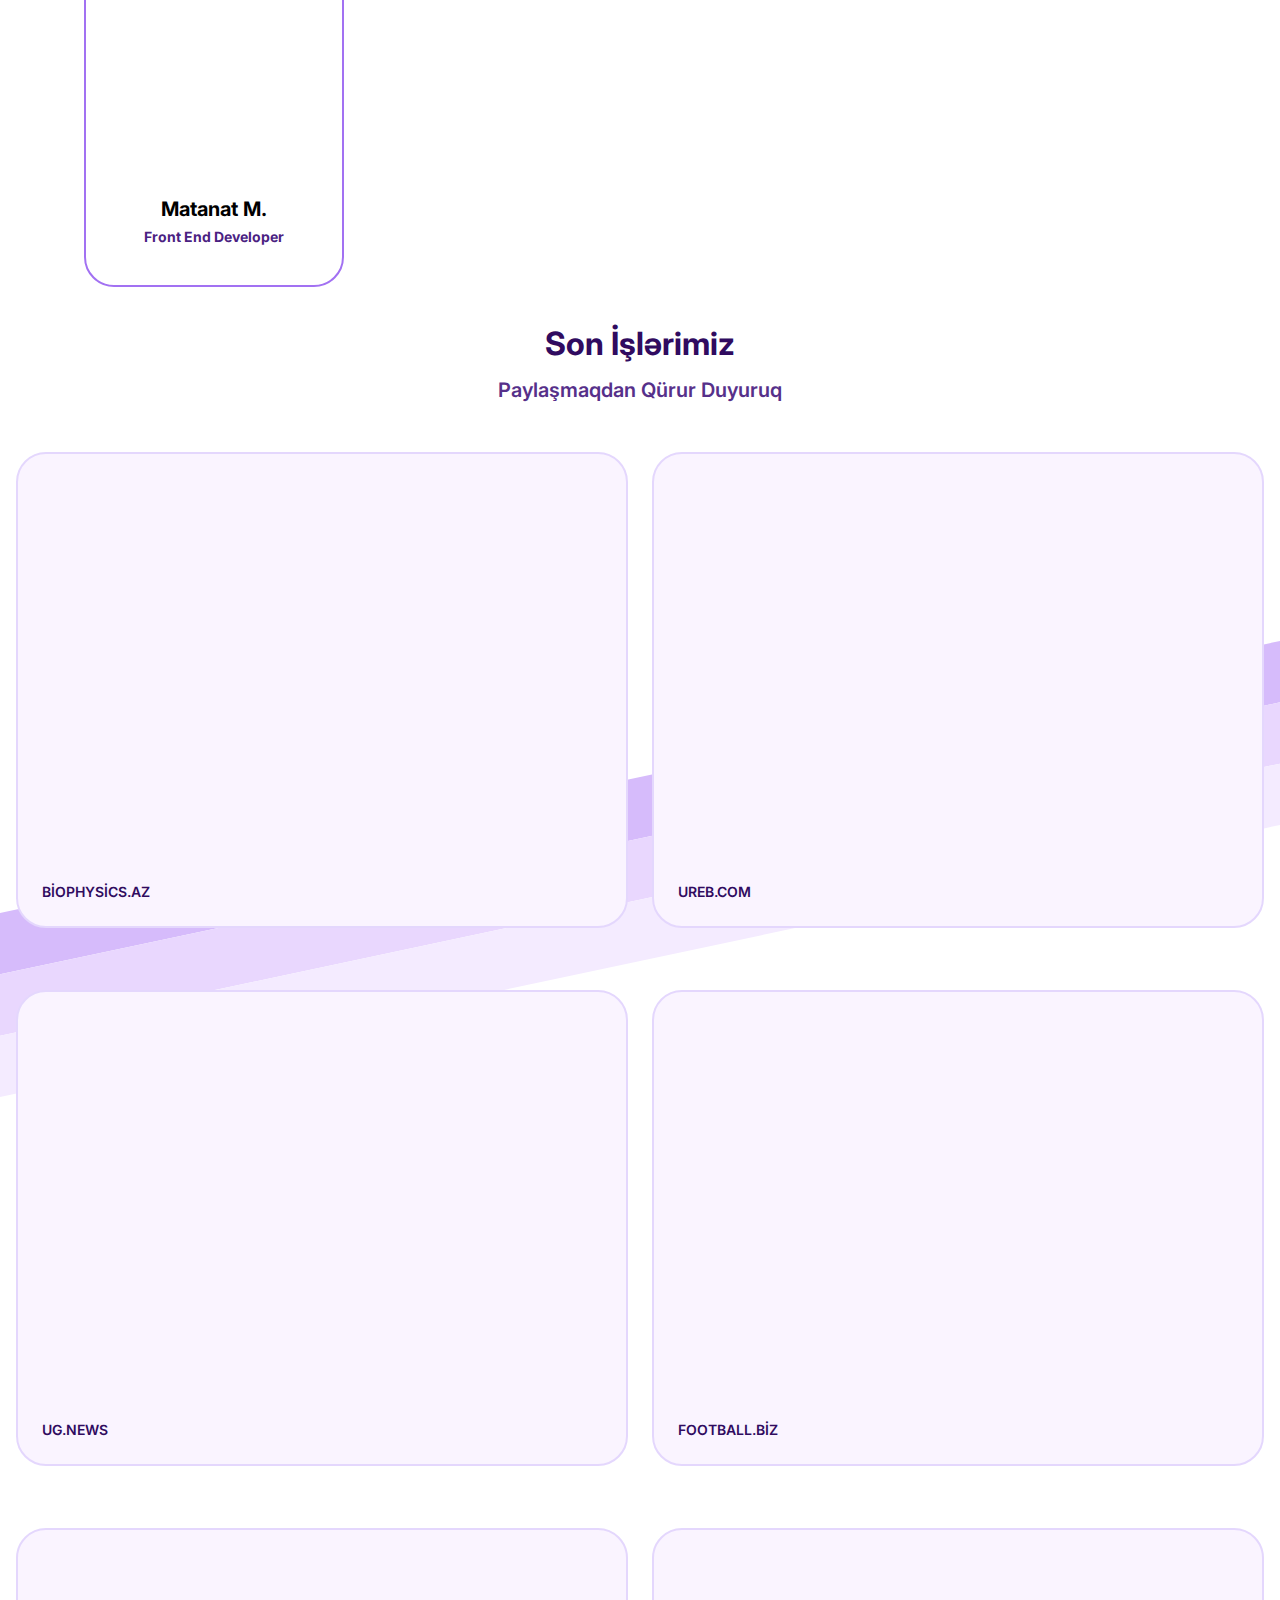
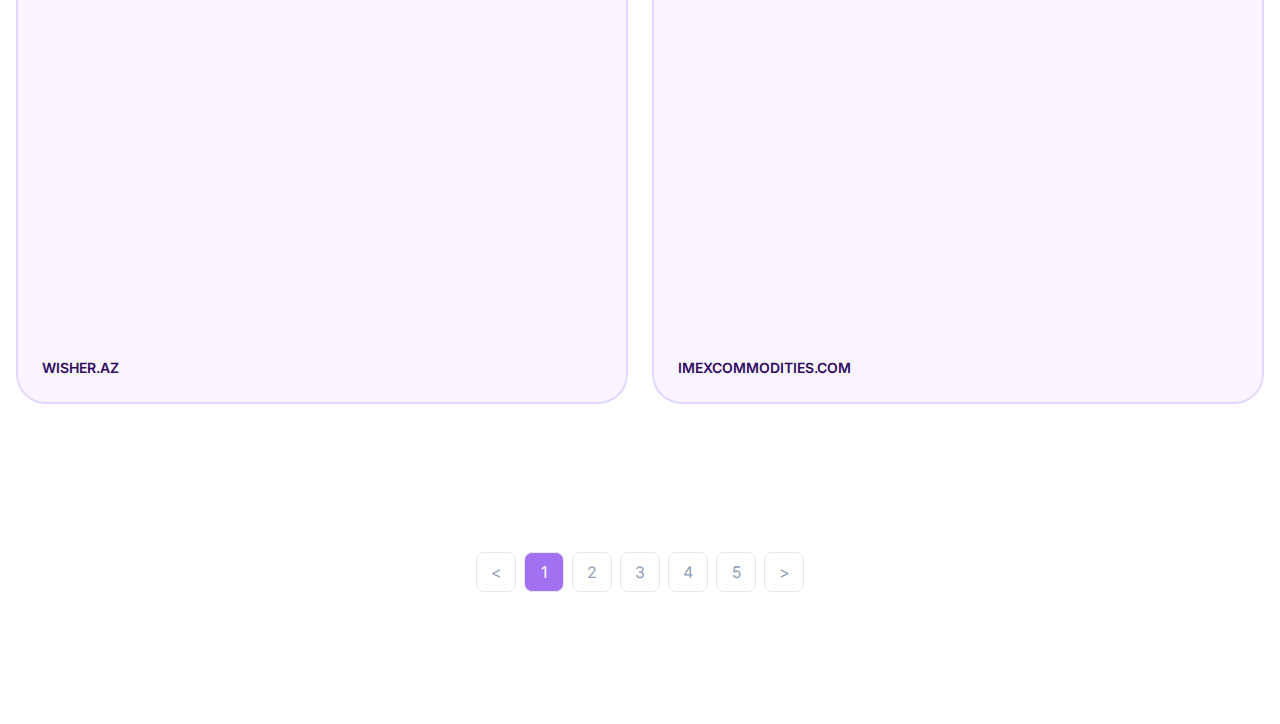
==== commit b37f0f0a: "fixxxxx" ====
--- a/index.html
+++ b/index.html
@@ -1284,23 +1284,25 @@
                         </div>
                     </div>
                     <div class="flex flex-col  min-h-[220px] justify-center items-center border-2 border-[#A271F2] sm:rounded-[30px] rounded-[24px] sm:p-4 p-2 relative">
-                        <div class="relative w-full">
-                            <img alt="14" loading="lazy" width="0" height="0" decoding="async" data-nimg="1" class="2xs:w-[240px]  w-[150px] relative bottom-0 z-10 mx-auto 2xs:h-[250px]  h-[200px] rounded-[14px] object-cover" src="https://api.websiteca.com/storage/UFeJ0M6cDGYTUcdTSz79BOYyuQMUIU5NWfhk2wuv.jpg" style="color: transparent;">
+                        <div id="monroe" class="relative w-full">
+                            <img id="mon1" alt="14" loading="lazy" width="0" height="0" decoding="async" data-nimg="1" class="2xs:w-[240px] w-[150px] block  relative bottom-0 z-10 mx-auto 2xs:h-[250px]  h-[200px] rounded-[14px] object-cover" src="./img/kisses-love-you.gif" style="color: transparent;">
+                            <img id="mon2" alt="14" loading="lazy" width="0" height="0" decoding="async" data-nimg="1" class="2xs:w-[240px] w-[150px] hidden relative bottom-0 z-10 mx-auto 2xs:h-[250px]  h-[200px] rounded-[14px] object-cover" src="./img/kisses-love-you (1).gif" style="color: transparent;">
                         </div>
                         <div class="relative sm:-top-10 -top-8 bg-white w-full h-[50px] py-4 z-20 rounded-[15px]">
                             <div class="flex flex-col justify-center items-center gap-1 ">
-                                <span class="text-[rgb(48,11,96)] sm:text-xl text-base font-bold">Idrak Mustafazada</span>
+                                <span class="text-[rgb(48,11,96)] sm:text-xl text-base font-bold">Marilyn Monroe</span>
                                 <span class=" text-[rgb(74,33,130)] text-sm font-bold text-center">Customer Support</span>
                             </div>
                         </div>
                     </div>
                     <div class="flex flex-col  min-h-[220px] justify-center items-center border-2 border-[#A271F2] sm:rounded-[30px] rounded-[24px] sm:p-4 p-2 relative">
-                        <div class="relative w-full">
-                            <img alt="23" loading="lazy" width="0" height="0" decoding="async" data-nimg="1" class="2xs:w-[240px]  w-[150px] relative bottom-0 z-10 mx-auto 2xs:h-[250px] h-[200px] rounded-[14px] object-cover" src="https://api.websiteca.com/storage/k6AiYFMXvZ3HIpwTdQAZiHZMyjeOnGQ8TpZY4VTz.jpg" style="color: transparent;">
+                        <div id="hasbik" class="relative w-full">
+                            <img id="has1" alt="23" loading="lazy" width="0" height="0" decoding="async" data-nimg="1" class="2xs:w-[240px]  w-[150px] block relative bottom-0 z-10 mx-auto 2xs:h-[250px] h-[200px] rounded-[14px] object-cover" src="/img/habsik2.png" style="color: transparent;">
+                            <img id="has2" alt="23" loading="lazy" width="0" height="0" decoding="async" data-nimg="1" class="2xs:w-[240px]  w-[150px] hidden relative bottom-0 z-10 mx-auto 2xs:h-[250px] h-[200px] rounded-[14px] object-cover" src="/img/habsik.webp" style="color: transparent;">
                         </div>
                         <div class="relative sm:-top-10 -top-8 bg-white w-full h-[50px] py-4 z-20 rounded-[15px]">
                             <div class="flex flex-col justify-center items-center gap-1 ">
-                                <span class="text-[rgb(48,11,96)] sm:text-xl text-base font-bold">Saida Chinani</span>
+                                <span class="text-[rgb(48,11,96)] sm:text-xl text-base font-bold">Hasbulla Magomedov</span>
                                 <span class="text-[rgb(74,33,130)] text-sm font-bold text-center">SMM</span>
                             </div>
                         </div>
--- a/src/input.css
+++ b/src/input.css
@@ -79,4 +79,25 @@
 
 #personal{
   grid-template-columns: repeat(auto-fit, minmax(240px, 260px));
+}
+
+#monroe:hover{
+  #mon1{
+    display: none;
+  }
+  #mon2{
+    display: block;
+    transition: 2s;
+  }
+    
+}
+#hasbik:hover{
+  #has1{
+    display: none;
+  }
+  #has2{
+    display: block;
+    transition: 1s;
+  }
+    
 }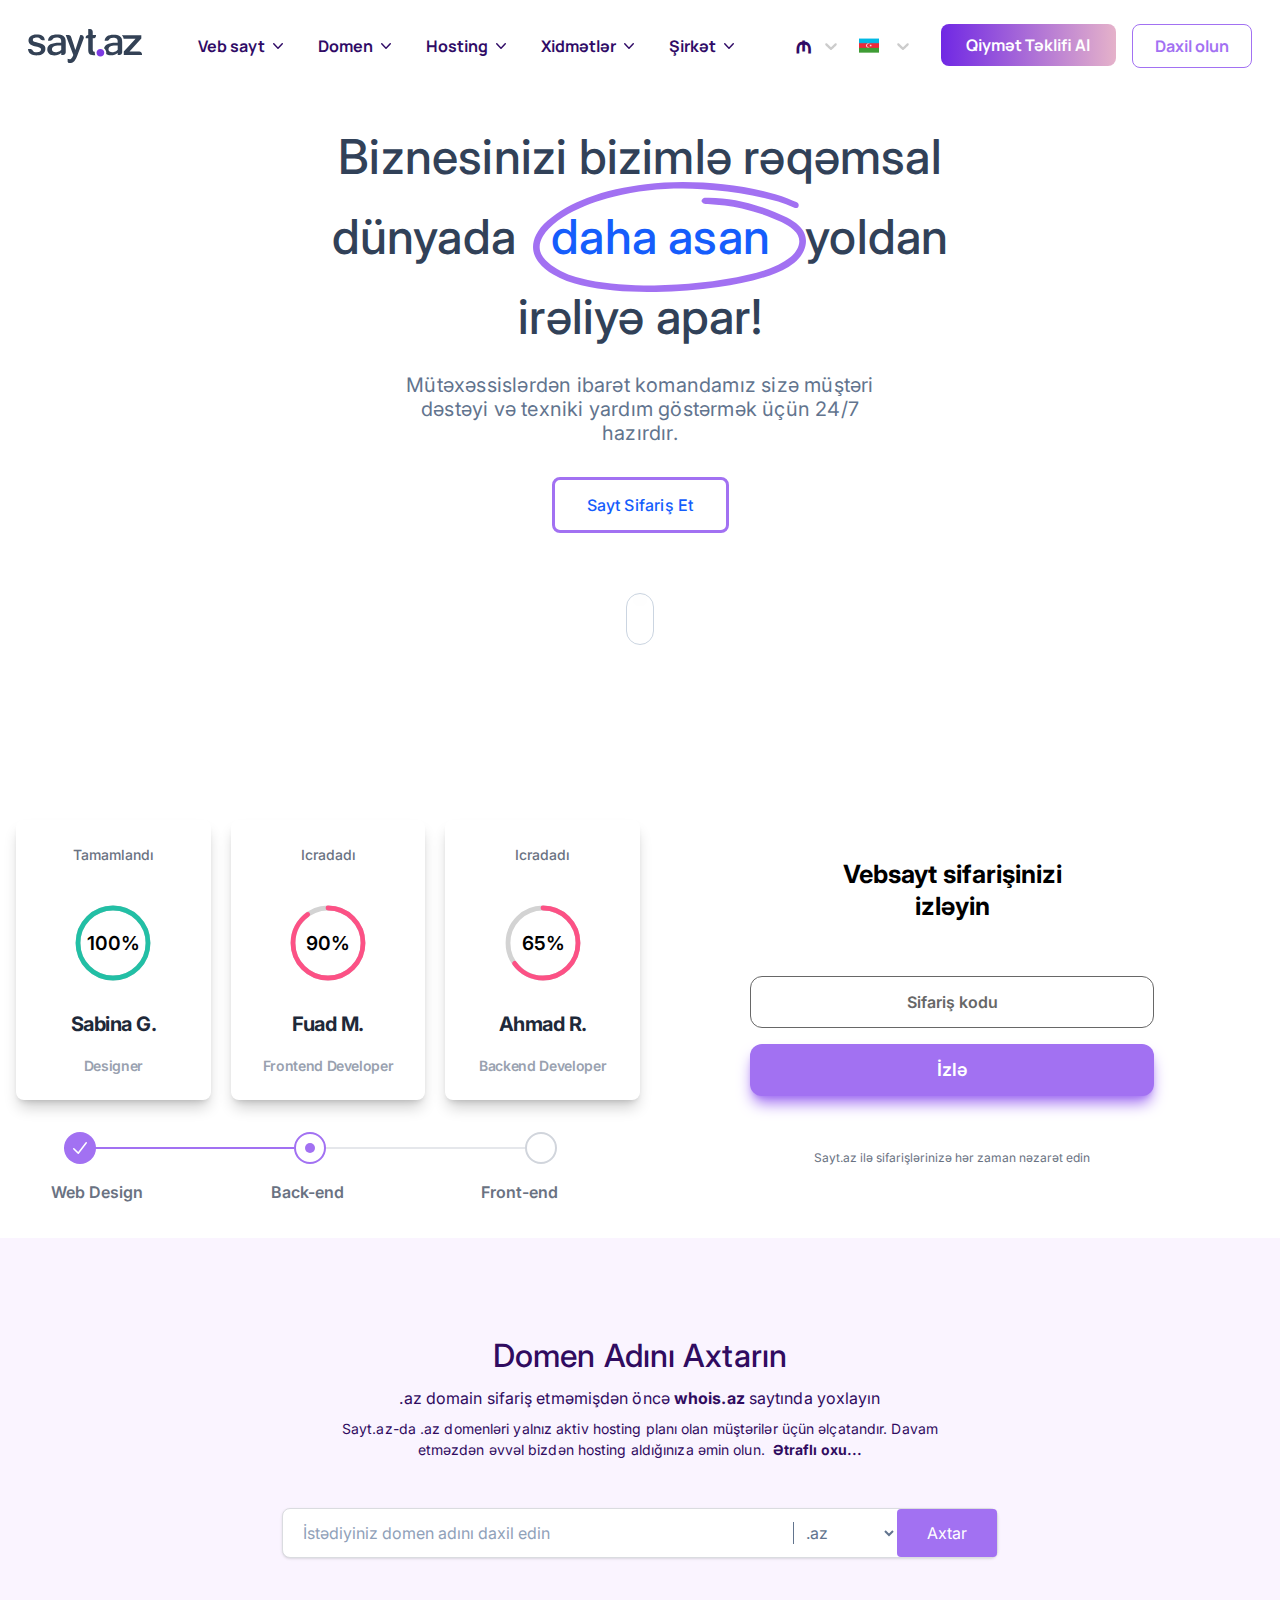
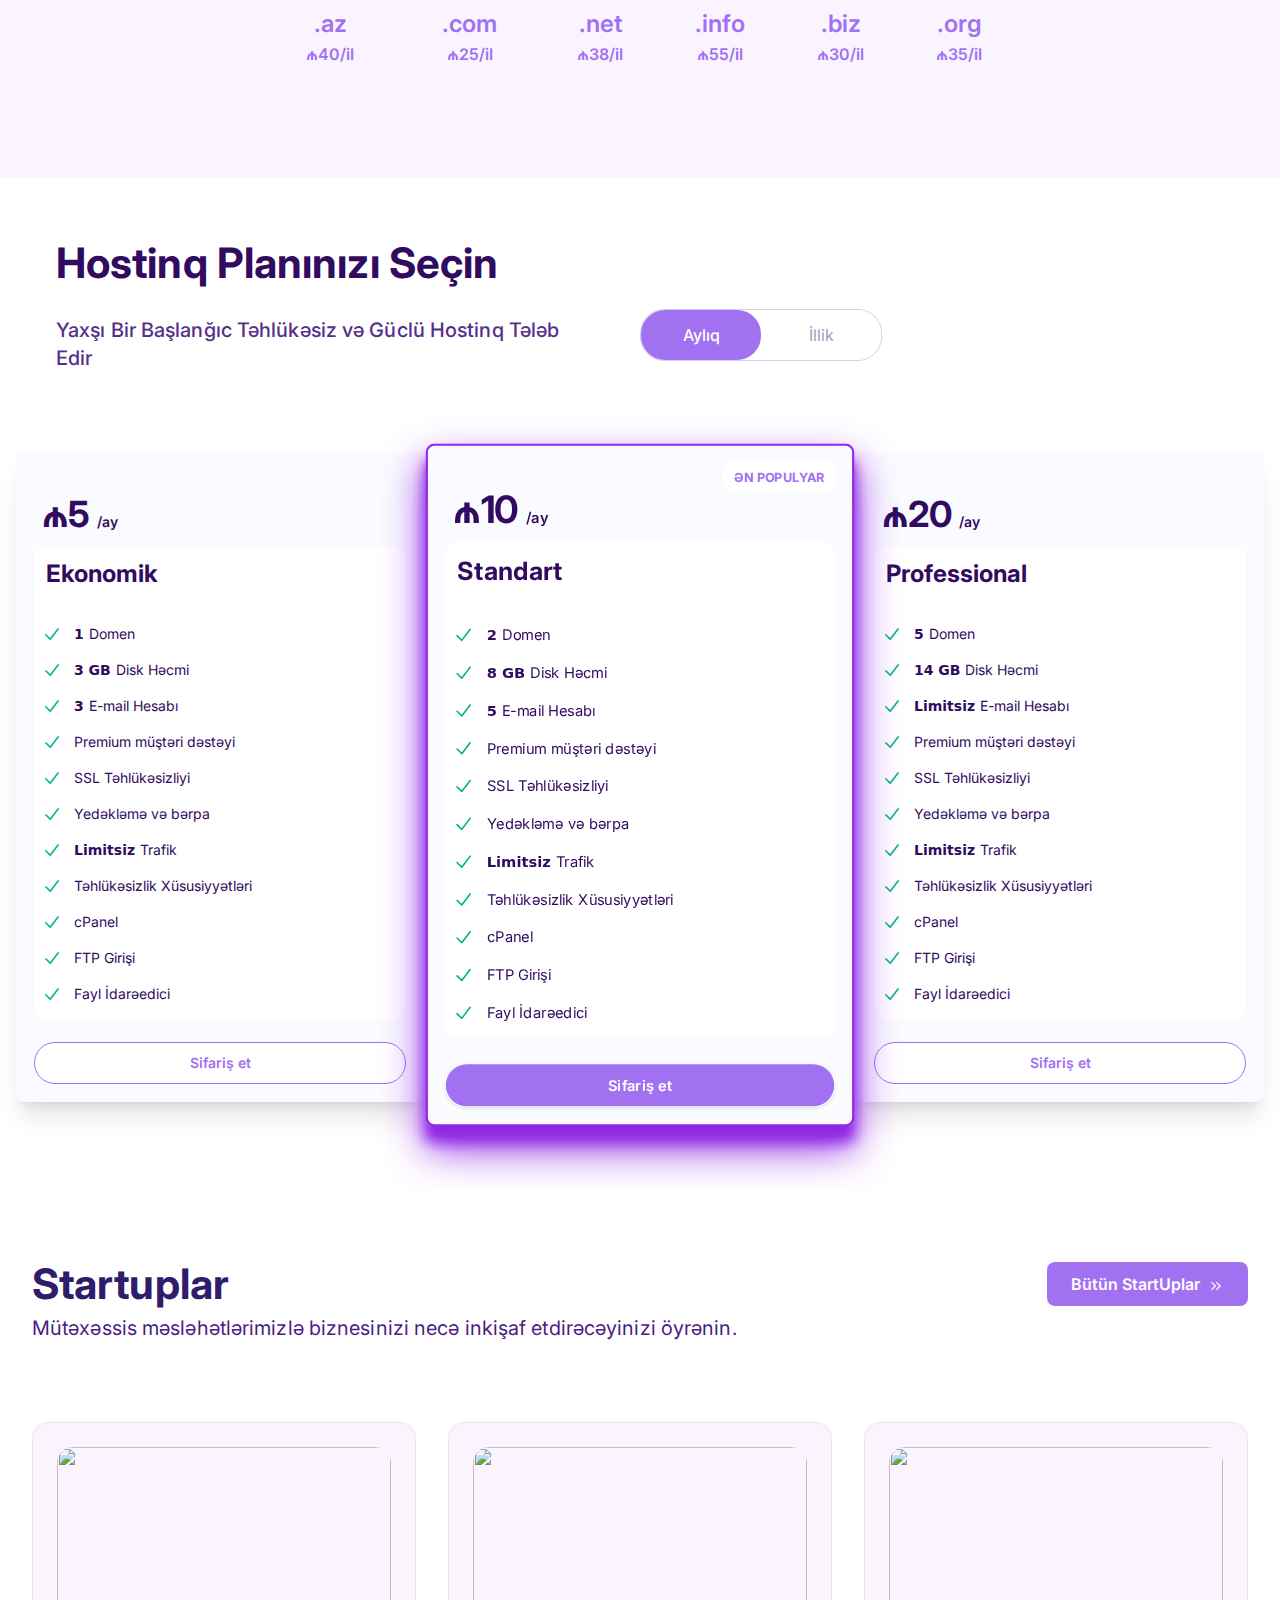
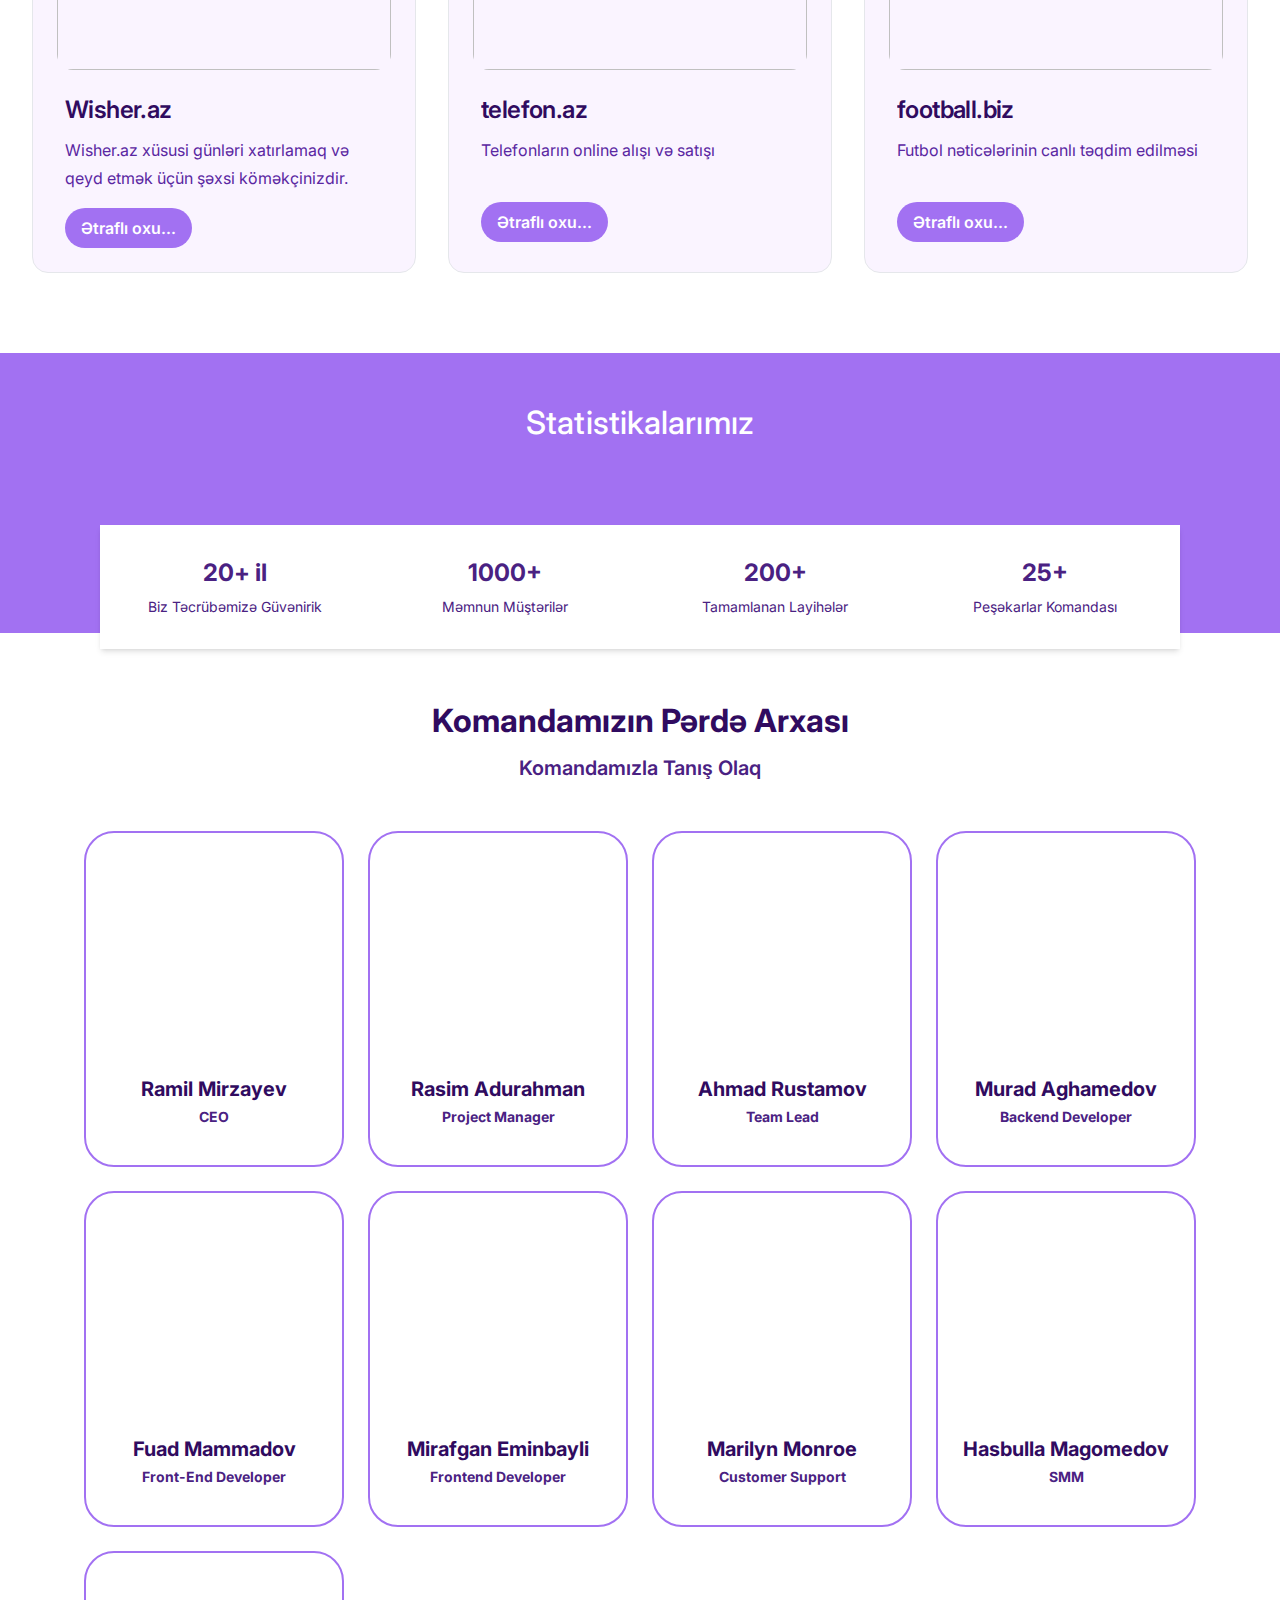
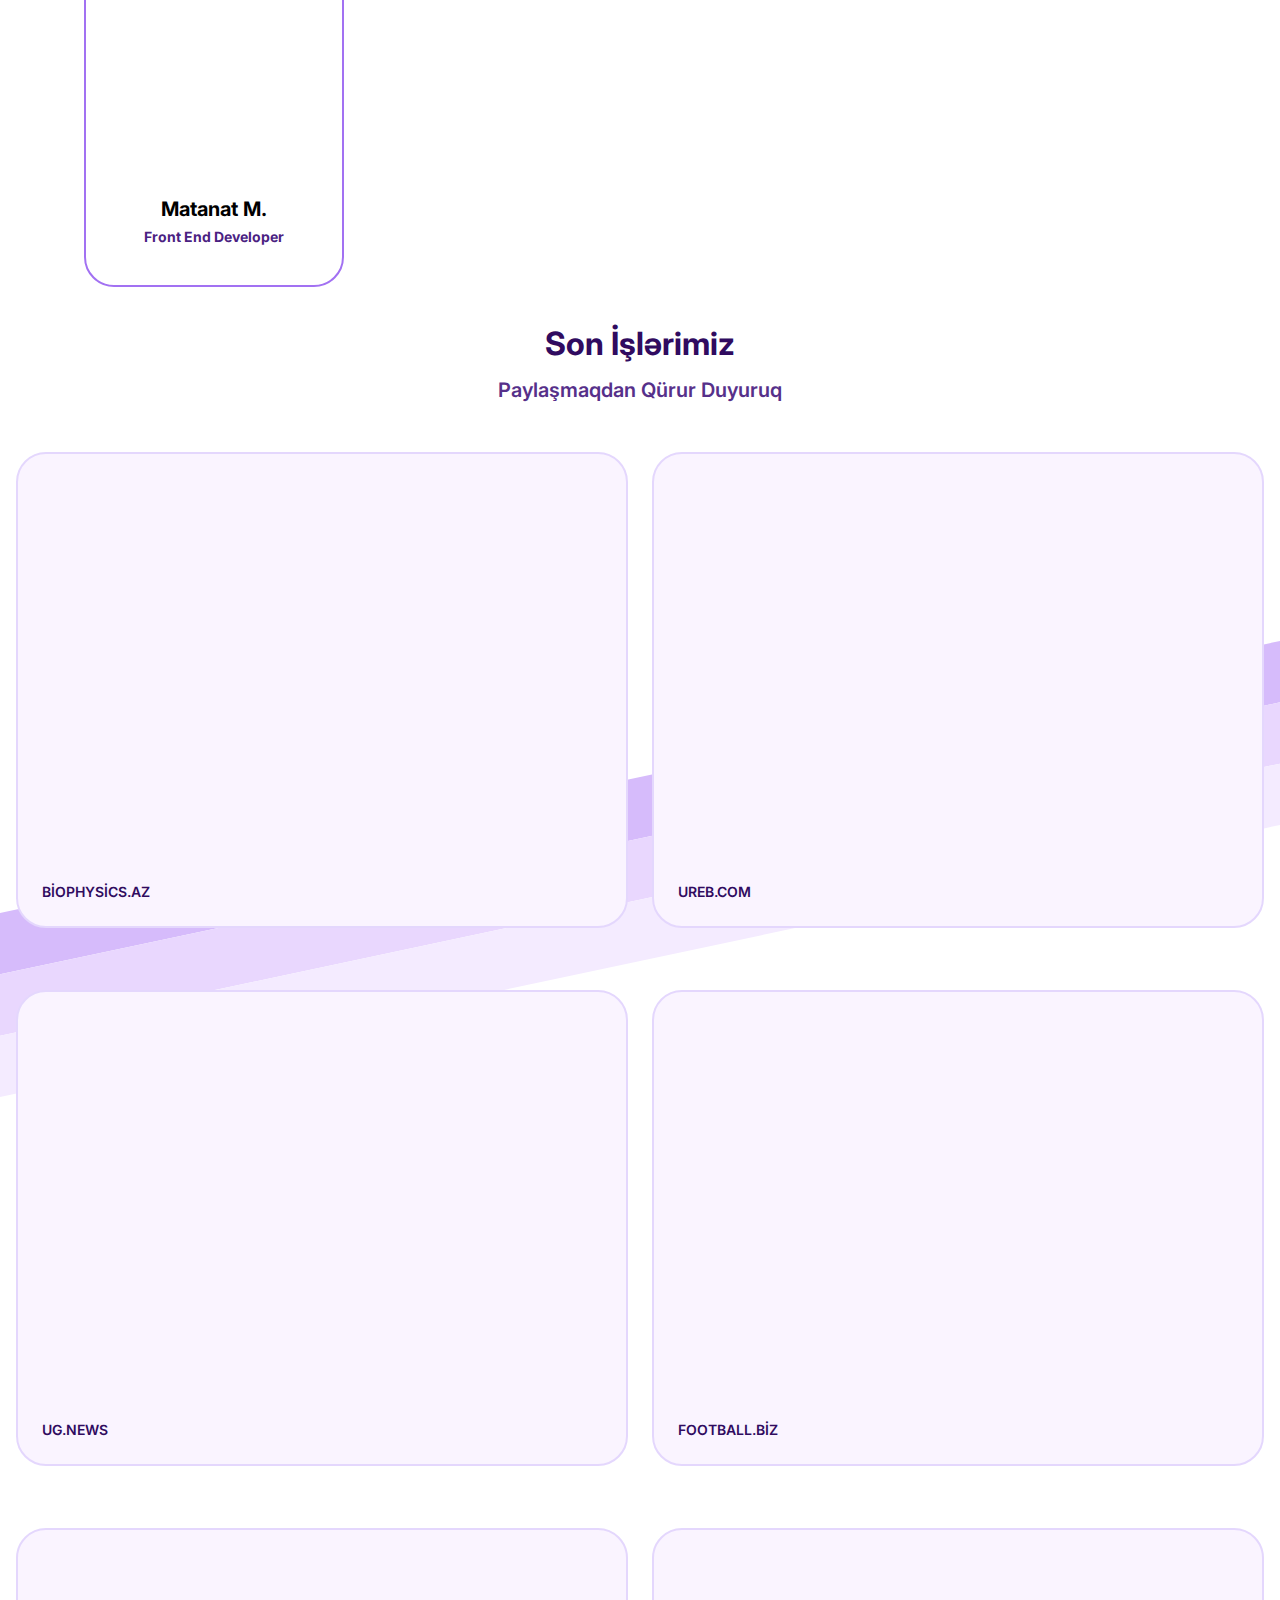
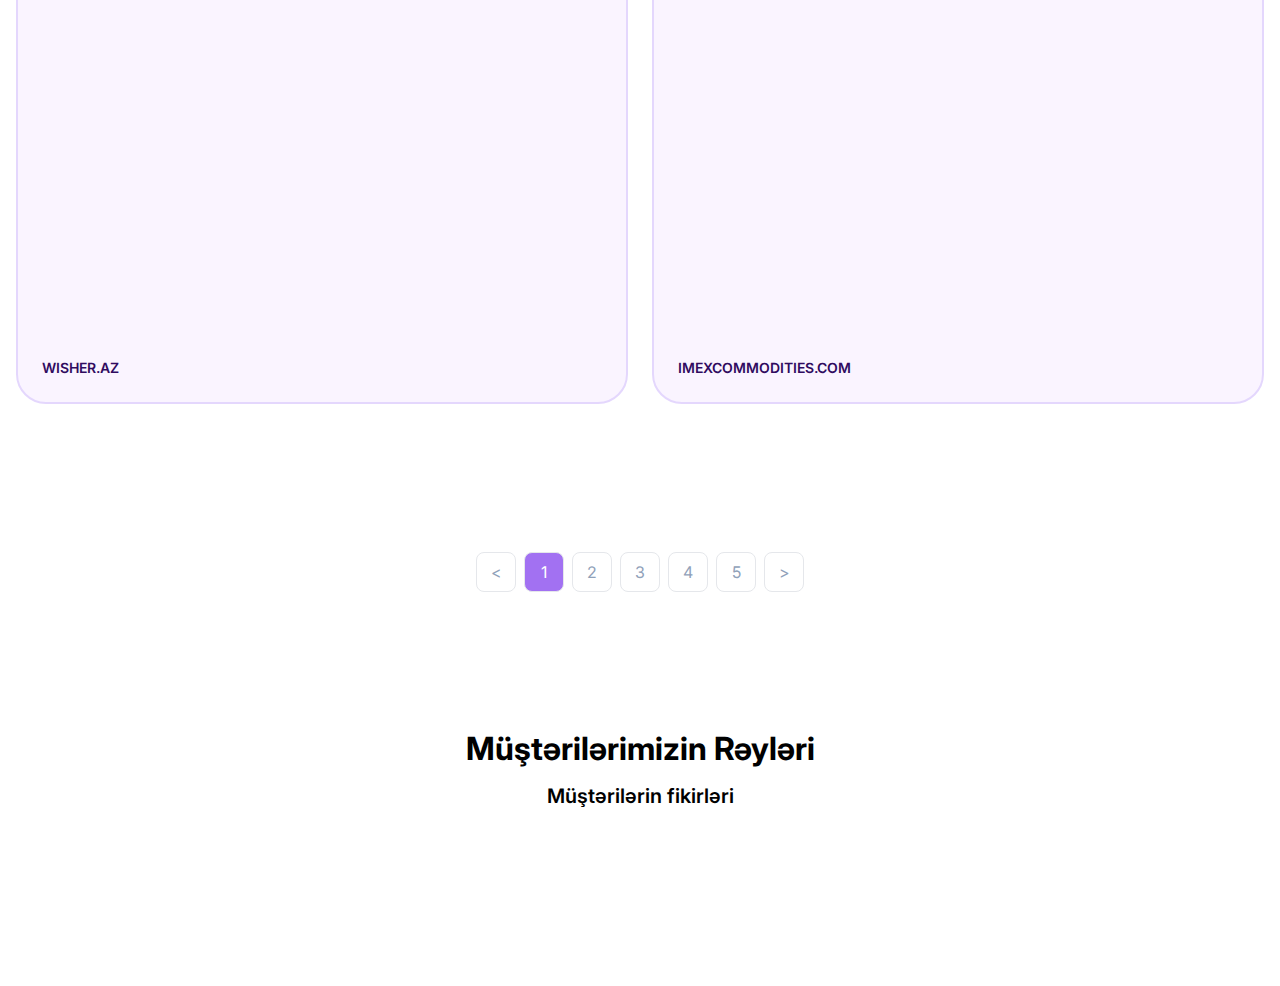
==== commit a7df0b22: "calculator" ====
--- a/index.html
+++ b/index.html
@@ -183,7 +183,7 @@
                         <div class="h-[52px] w-[52px] bg-[rgb(219,234,254)] flex items-center justify-center rounded-[8px]">
                             <img class="h-auto max-w-[28px]" src="./icon/16.svg" alt="wbp16"/>
                         </div>
-                        <a class="flex flex-col">
+                        <a href="calculator.html" class="flex flex-col">
                             <p class="text-[rgb(51,65,85)] font-[500] text-[16px]">Sayt Kalkulyatoru</p>
                             <p class="text-[14px] font-bold text-[rgb(100,116,139)] ">Saytın Qiymətini Öyrən</p>
                         </a>
@@ -499,7 +499,7 @@
                         <div class="h-[52px] w-[52px] bg-[rgb(219,234,254)] hidden xs:flex items-center justify-center rounded-[8px]">
                             <img class="h-auto max-w-[28px]" src="./icon/16.svg" alt="wbp16"/>
                         </div>
-                        <a class="flex flex-col">
+                        <a href="calculator.html" class="flex flex-col">
                             <p class="text-[rgb(51,65,85)] font-[500] text-[16px]">Sayt Kalkulyatoru</p>
                             <p class="text-[14px] font-bold text-[rgb(100,116,139)] ">Saytın Qiymətini Öyrən</p>
                         </a>
@@ -1395,7 +1395,16 @@
                 <div class="bgLine3 bg-[#F4EBFF] lg:h-[60px] h-[40px] w-[2000px]"></div>
             </div>
         </div>
-        
+        <div class="xs:pb-[128px] pb-[64px] px-[8px]">
+            <div class="flex flex-col mx-auto justify-center items-center gap-2 mb-12">
+                <div class="2xs:text-[22px] text-lg text-mainDarkPurple md:text-[32px] text-center font-bold leaeding-[38px]">Müştərilərimizin Rəyləri</div>
+                <div class="text-base text-mainLightPurpleText text-sans md:text-xl text-center font-semibold">Müştərilərin fikirləri</div>
+            </div>
+            <div>
+               
+            </div>
+            </div>
+        </div>
     </main>
     <script src="./js/header.js"></script>
     <script src="./js/index.js"></script>
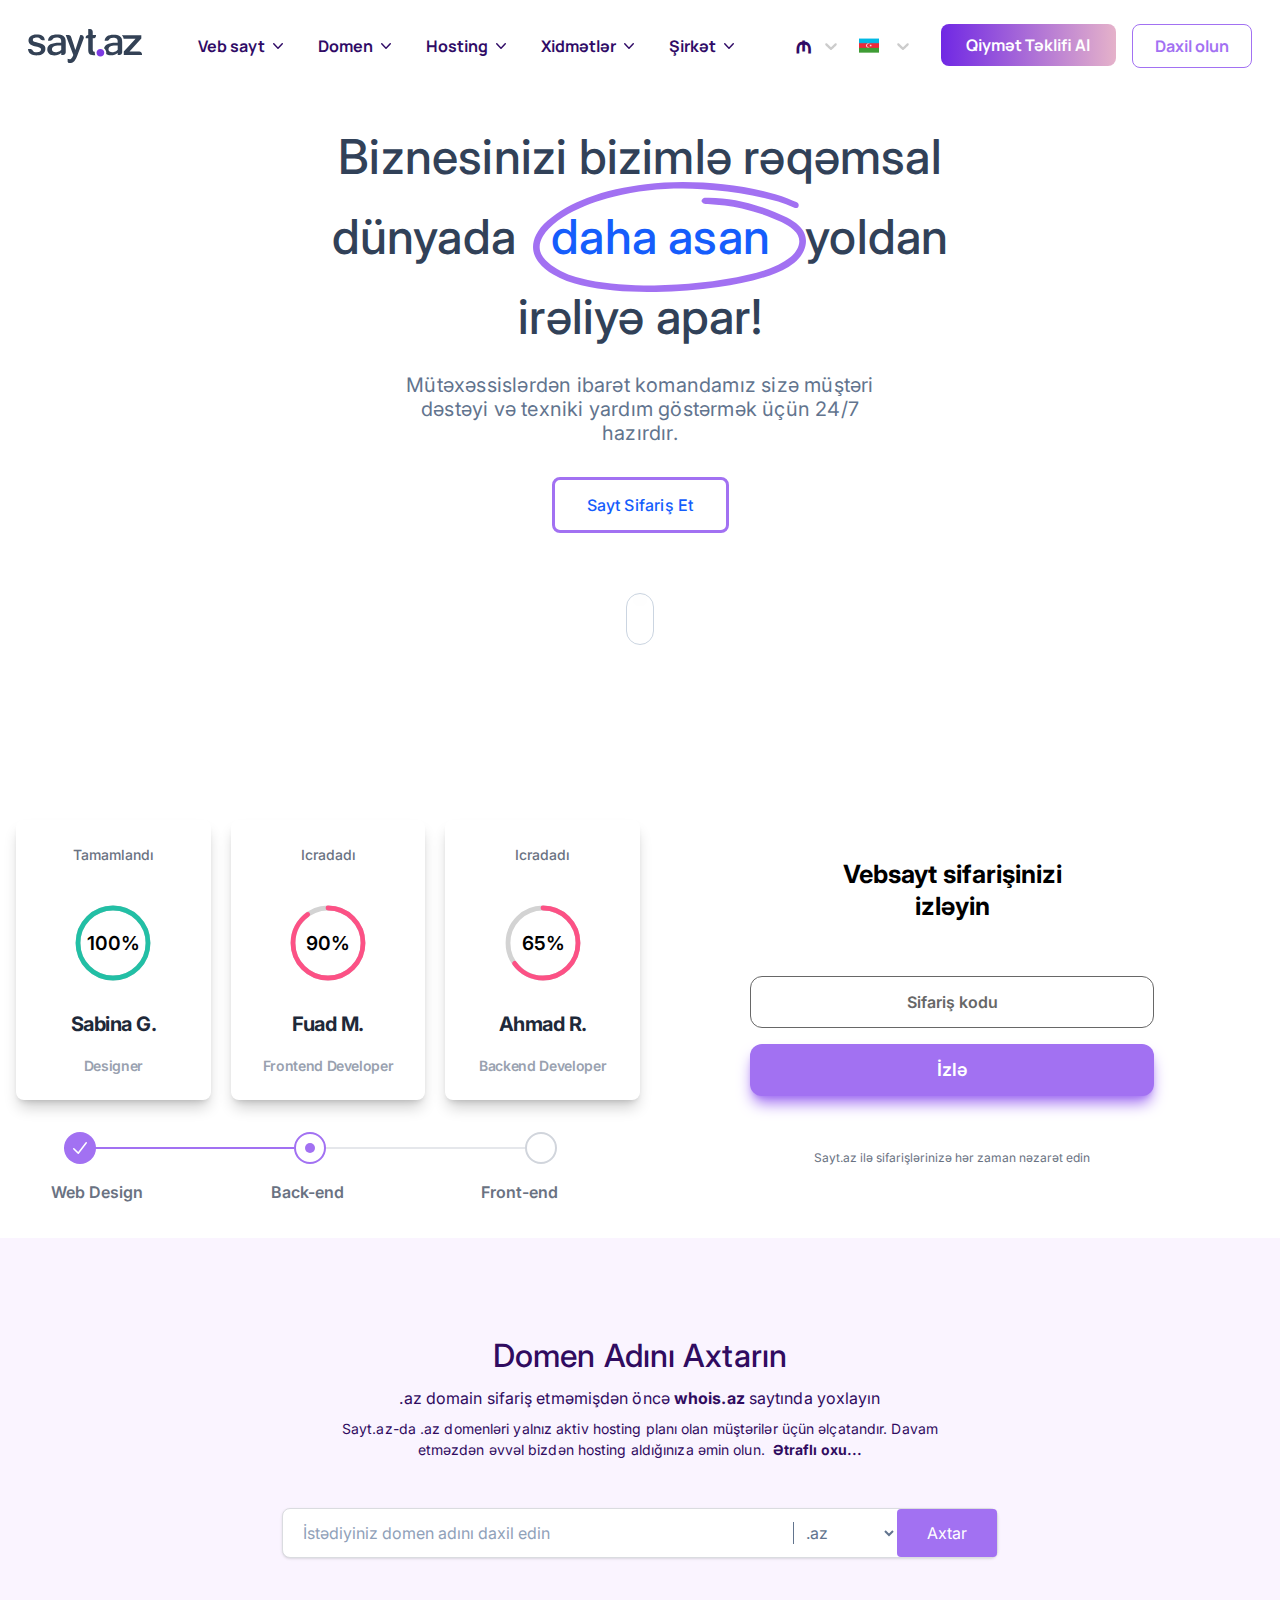
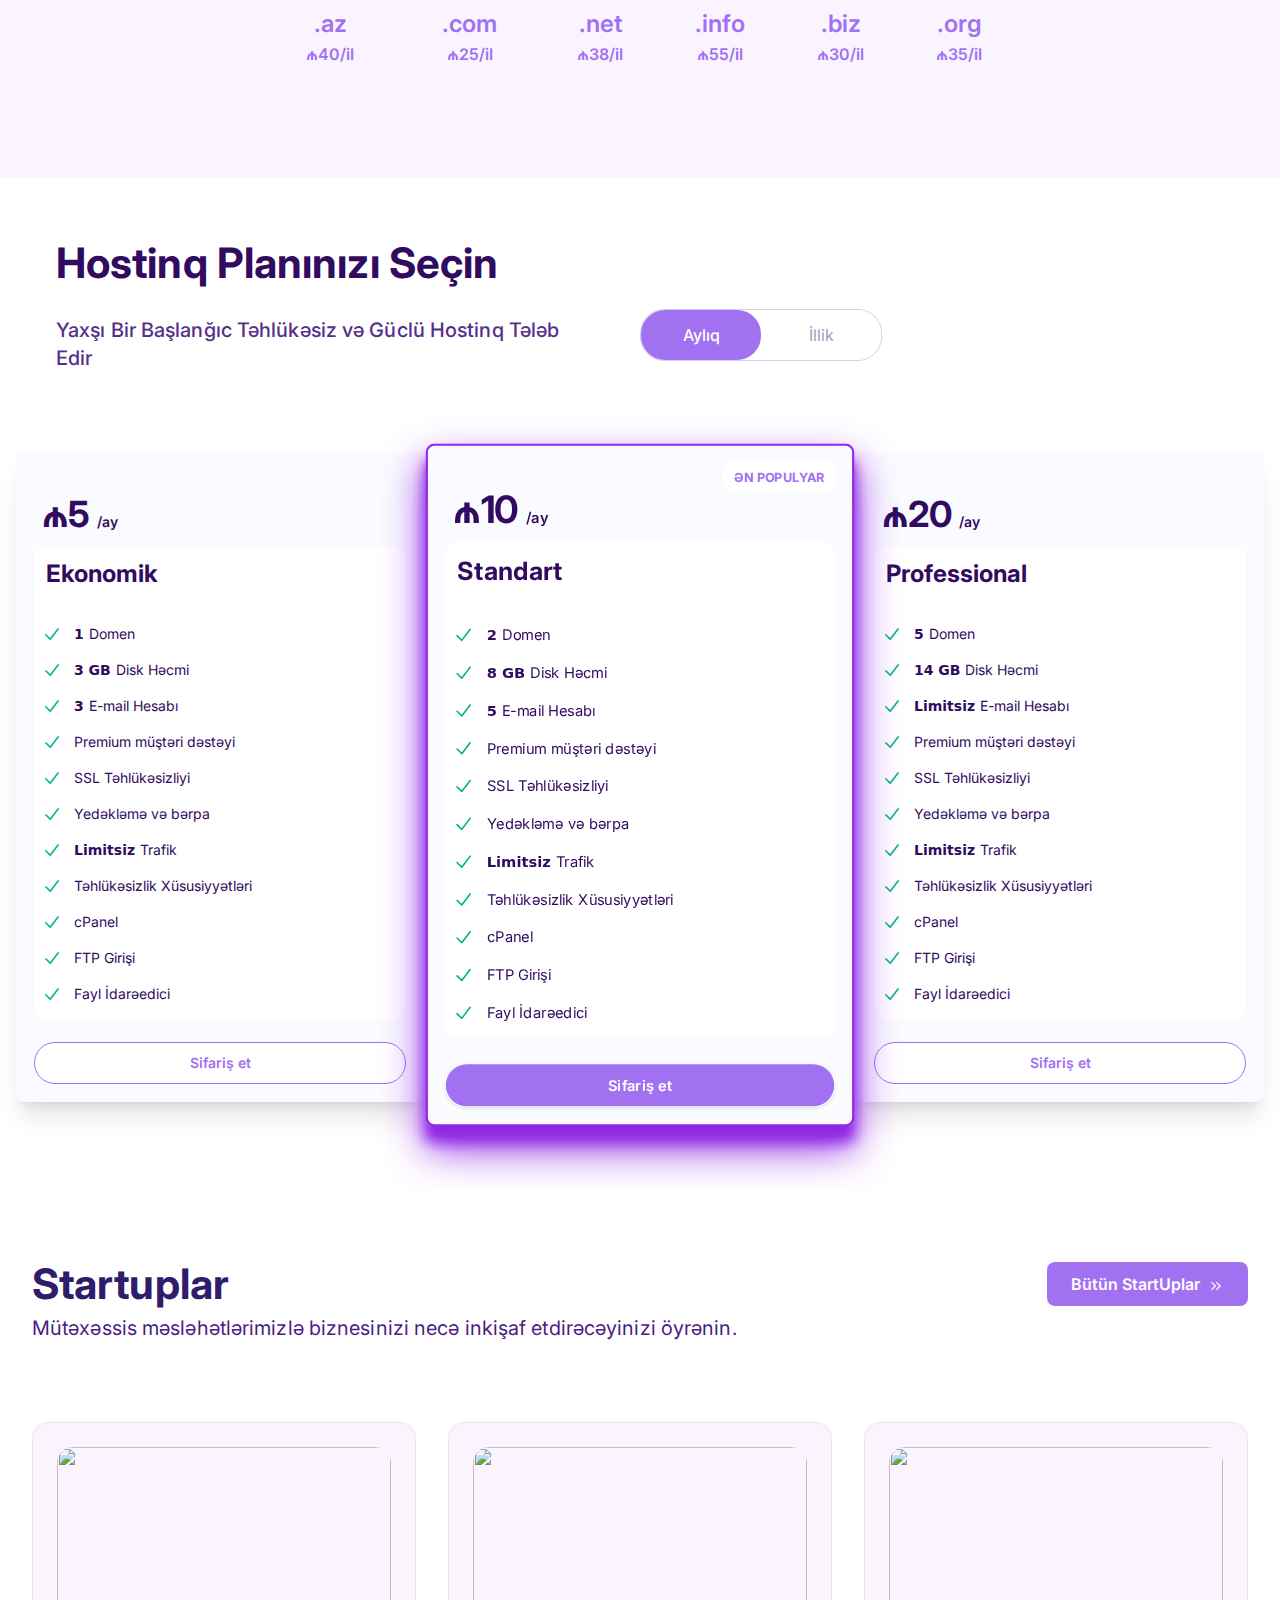
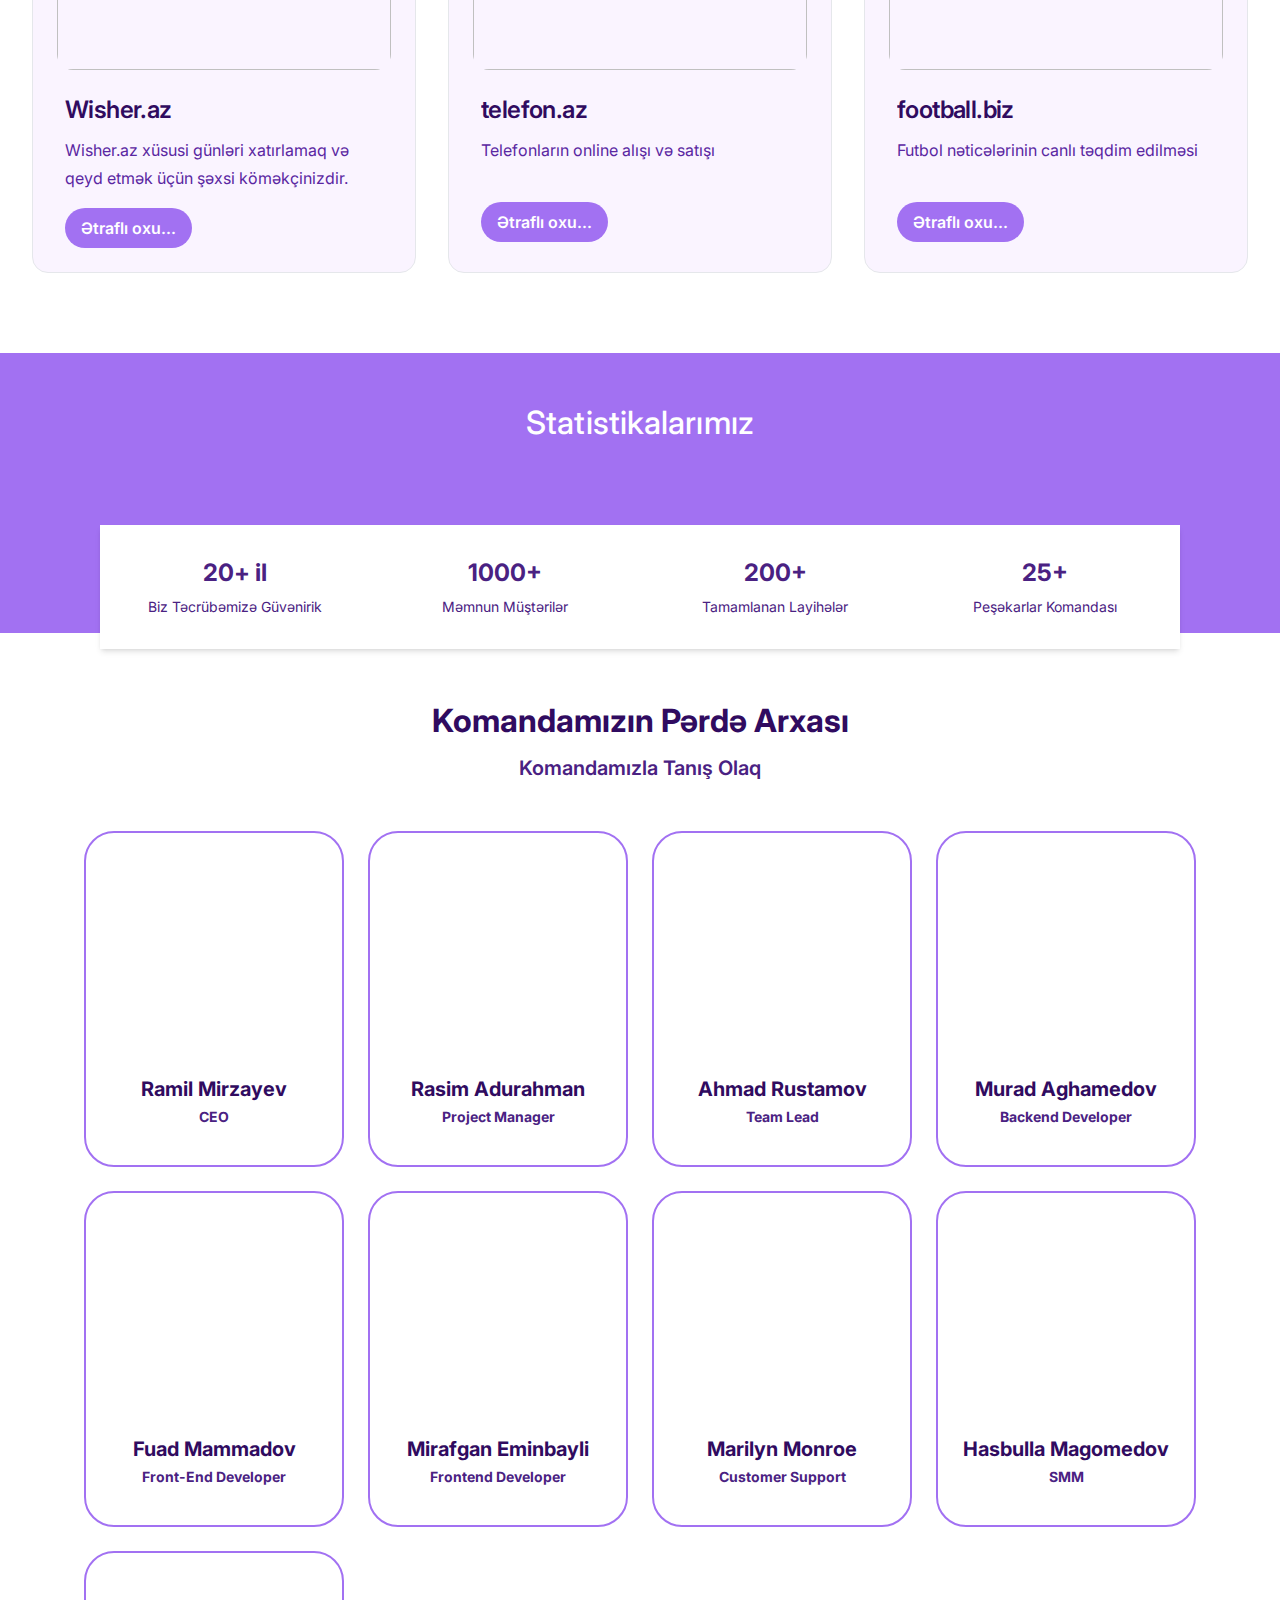
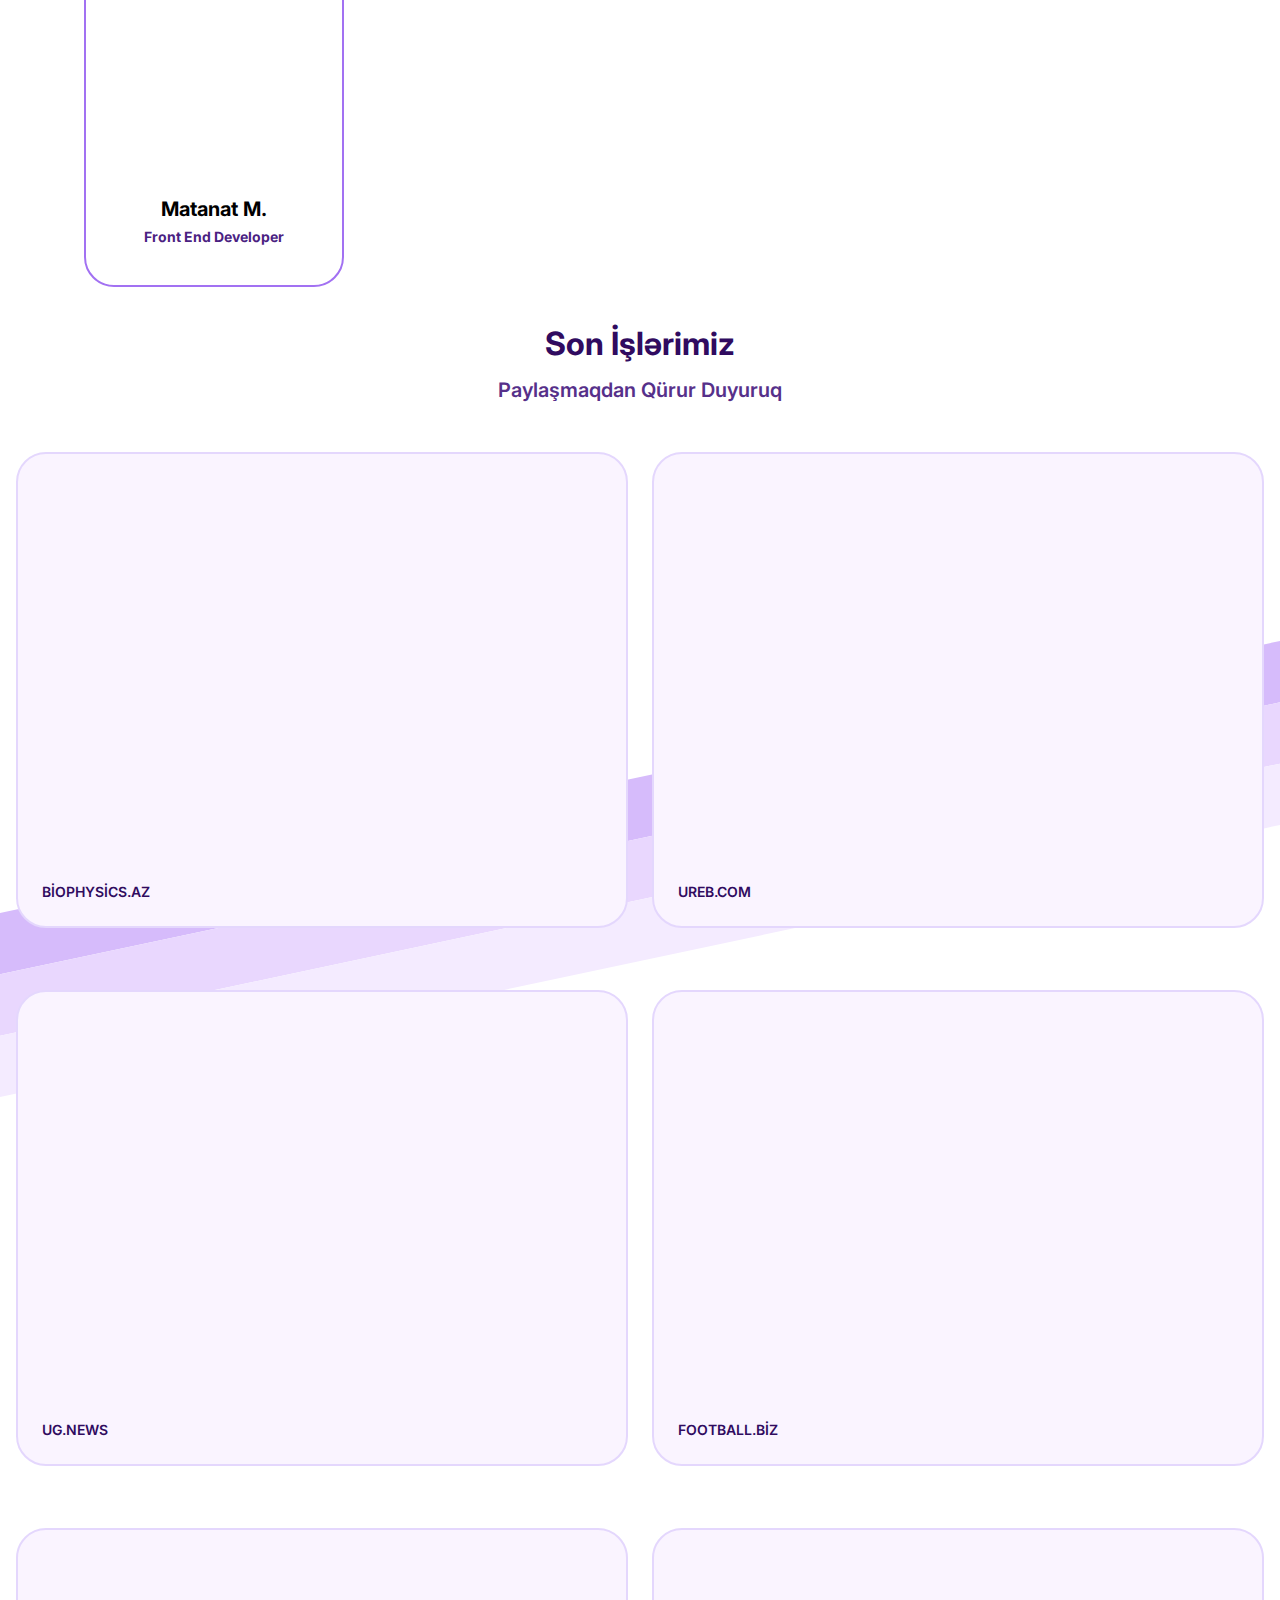
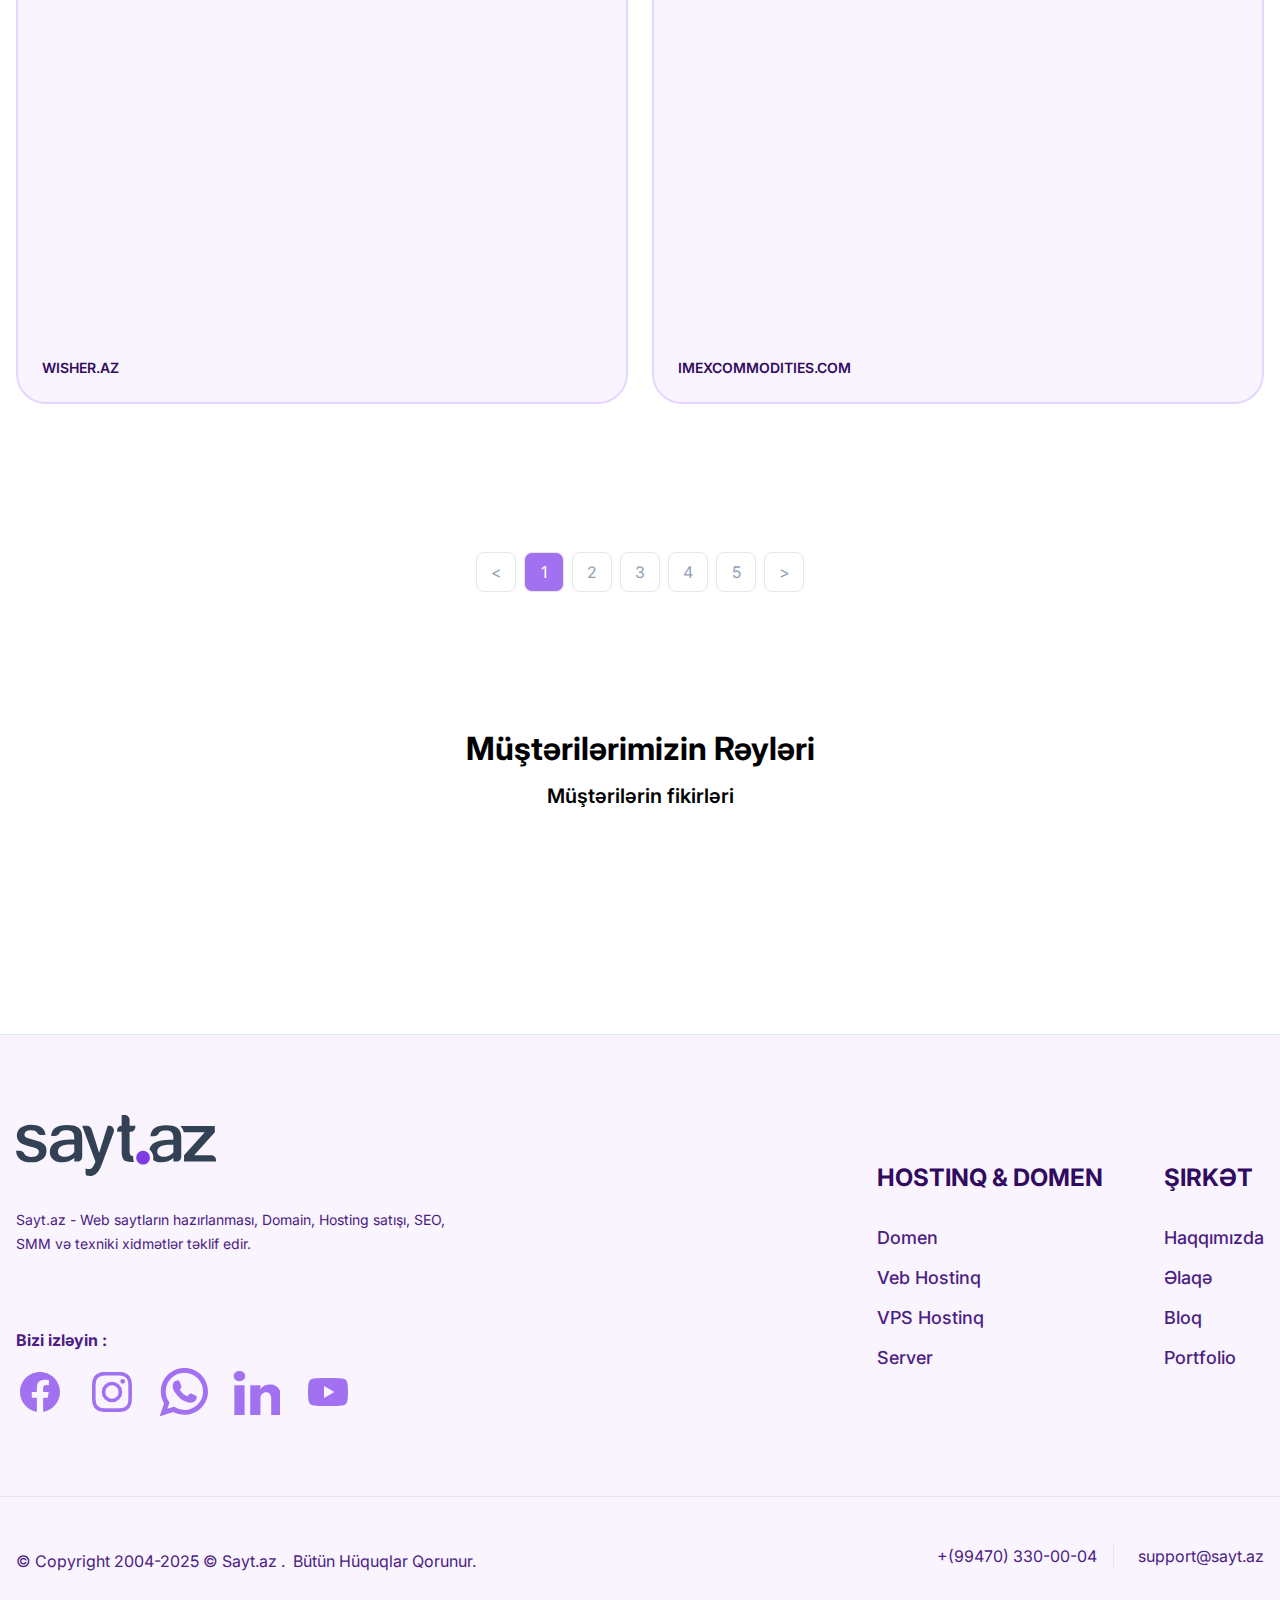
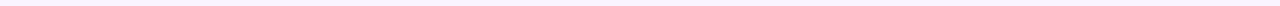
==== commit 632afaa4: "footer" ====
--- a/index.html
+++ b/index.html
@@ -1406,6 +1406,95 @@
             </div>
         </div>
     </main>
+    <footer class="bg-[#FAF4FF] w-full mx-auto border-t-[1px] mt-[48px] border-slate-200 border-solid">
+        <h2 id="footer-heading" class="sr-only">Footer</h2>
+        <div class="px-4 flex-col gap-[30px] xs:flex-row mx-auto max-w-[1296px] flex xs:items-center justify-between lg:gap-[61px] lg:py-20 md:py-10 py-6 p-2">
+            <div class="flex flex-col lmd:w-1/2">
+                <div class="pt-[72px] md:pt-0 flex flex-col gap-8 md:items-start">
+                    <a class="-m-1.5 p-1.5 min-w-[70px]" href="/">
+                        <img alt="logo" fetchpriority="high" width="200" height="200" decoding="async" data-nimg="1" class="" src="/icon/saytaz.svg" style="color: transparent;"></a>
+                    <p class="text-base md:text-sm text-[rgb(74,33,130)] leading-6 max-w-[456px] md:max-h-[130px] mb-10">Sayt.az - Web saytların hazırlanması, Domain, Hosting satışı, SEO, SMM və texniki xidmətlər təklif edir.</p>
+                    <div>
+                        <p class="font-bold mb-4 text-[rgb(74,33,130)]">Bizi izləyin :</p>
+                        <div class="flex space-x-6">
+                            <a target="_blank" href="https://www.facebook.com/wwwsaytaz" class="text-[rgb(162,113,242)] hover:text-[rgb(125,59,226)]">
+                                <span class="sr-only">Facebook</span>
+                                <svg fill="currentColor" viewBox="0 0 24 24" class="md:h-12 h-8 md:w-12 w-8" aria-hidden="true">
+                                    <path fill-rule="evenodd" d="M22 12c0-5.523-4.477-10-10-10S2 6.477 2 12c0 4.991 3.657 9.128 8.438 9.878v-6.987h-2.54V12h2.54V9.797c0-2.506 1.492-3.89 3.777-3.89 1.094 0 2.238.195 2.238.195v2.46h-1.26c-1.243 0-1.63.771-1.63 1.562V12h2.773l-.443 2.89h-2.33v6.988C18.343 21.128 22 16.991 22 12z" clip-rule="evenodd"></path>
+                                </svg>
+                            </a>
+                            <a target="_blank" href="https://www.instagram.com/sayt.az" class="text-[rgb(162,113,242)] hover:text-[rgb(125,59,226)] ">
+                                <span class="sr-only">Instagram</span>
+                                <svg fill="currentColor" viewBox="0 0 24 24" class="md:h-12 h-8 md:w-12 w-8" aria-hidden="true">
+                                    <path fill-rule="evenodd" d="M12.315 2c2.43 0 2.784.013 3.808.06 1.064.049 1.791.218 2.427.465a4.902 4.902 0 011.772 1.153 4.902 4.902 0 011.153 1.772c.247.636.416 1.363.465 2.427.048 1.067.06 1.407.06 4.123v.08c0 2.643-.012 2.987-.06 4.043-.049 1.064-.218 1.791-.465 2.427a4.902 4.902 0 01-1.153 1.772 4.902 4.902 0 01-1.772 1.153c-.636.247-1.363.416-2.427.465-1.067.048-1.407.06-4.123.06h-.08c-2.643 0-2.987-.012-4.043-.06-1.064-.049-1.791-.218-2.427-.465a4.902 4.902 0 01-1.772-1.153 4.902 4.902 0 01-1.153-1.772c-.247-.636-.416-1.363-.465-2.427-.047-1.024-.06-1.379-.06-3.808v-.63c0-2.43.013-2.784.06-3.808.049-1.064.218-1.791.465-2.427a4.902 4.902 0 011.153-1.772A4.902 4.902 0 015.45 2.525c.636-.247 1.363-.416 2.427-.465C8.901 2.013 9.256 2 11.685 2h.63zm-.081 1.802h-.468c-2.456 0-2.784.011-3.807.058-.975.045-1.504.207-1.857.344-.467.182-.8.398-1.15.748-.35.35-.566.683-.748 1.15-.137.353-.3.882-.344 1.857-.047 1.023-.058 1.351-.058 3.807v.468c0 2.456.011 2.784.058 3.807.045.975.207 1.504.344 1.857.182.466.399.8.748 1.15.35.35.683.566 1.15.748.353.137.882.3 1.857.344 1.054.048 1.37.058 4.041.058h.08c2.597 0 2.917-.01 3.96-.058.976-.045 1.505-.207 1.858-.344.466-.182.8-.398 1.15-.748.35-.35.566-.683.748-1.15.137-.353.3-.882.344-1.857.048-1.055.058-1.37.058-4.041v-.08c0-2.597-.01-2.917-.058-3.96-.045-.976-.207-1.505-.344-1.858a3.097 3.097 0 00-.748-1.15 3.098 3.098 0 00-1.15-.748c-.353-.137-.882-.3-1.857-.344-1.023-.047-1.351-.058-3.807-.058zM12 6.865a5.135 5.135 0 110 10.27 5.135 5.135 0 010-10.27zm0 1.802a3.333 3.333 0 100 6.666 3.333 3.333 0 000-6.666zm5.338-3.205a1.2 1.2 0 110 2.4 1.2 1.2 0 010-2.4z"
+                                    clip-rule="evenodd"></path>
+                                </svg>
+                            </a> 
+                            <a target="_blank" href="https://api.whatsapp.com/send?phone=994703300004&amp;text=Salam. Xidmətlərinizlə maraqlanıram." class="text-[rgb(162,113,242)] hover:text-[rgb(125,59,226)]">
+                                <span class="sr-only">Whatsapp</span>
+                                <svg xmlns="http://www.w3.org/2000/svg" class="md:h-12 h-8 md:w-12 w-8" aria-hidden="true" xmlns:xlink="http://www.w3.org/1999/xlink" fill="currentColor" height="800px" width="800px"
+                                version="1.1" id="Layer_1" viewBox="0 0 308 308" xml:space="preserve" style="fill: rgb(162, 113, 242);">
+                                    <g id="XMLID_468_">
+                                        <path id="XMLID_469_" d="M227.904,176.981c-0.6-0.288-23.054-11.345-27.044-12.781c-1.629-0.585-3.374-1.156-5.23-1.156   c-3.032,0-5.579,1.511-7.563,4.479c-2.243,3.334-9.033,11.271-11.131,13.642c-0.274,0.313-0.648,0.687-0.872,0.687   c-0.201,0-3.676-1.431-4.728-1.888c-24.087-10.463-42.37-35.624-44.877-39.867c-0.358-0.61-0.373-0.887-0.376-0.887   c0.088-0.323,0.898-1.135,1.316-1.554c1.223-1.21,2.548-2.805,3.83-4.348c0.607-0.731,1.215-1.463,1.812-2.153   c1.86-2.164,2.688-3.844,3.648-5.79l0.503-1.011c2.344-4.657,0.342-8.587-0.305-9.856c-0.531-1.062-10.012-23.944-11.02-26.348   c-2.424-5.801-5.627-8.502-10.078-8.502c-0.413,0,0,0-1.732,0.073c-2.109,0.089-13.594,1.601-18.672,4.802   c-5.385,3.395-14.495,14.217-14.495,33.249c0,17.129,10.87,33.302,15.537,39.453c0.116,0.155,0.329,0.47,0.638,0.922   c17.873,26.102,40.154,45.446,62.741,54.469c21.745,8.686,32.042,9.69,37.896,9.69c0.001,0,0.001,0,0.001,0   c2.46,0,4.429-0.193,6.166-0.364l1.102-0.105c7.512-0.666,24.02-9.22,27.775-19.655c2.958-8.219,3.738-17.199,1.77-20.458   C233.168,179.508,230.845,178.393,227.904,176.981z"></path>
+                                        <path id="XMLID_470_" d="M156.734,0C73.318,0,5.454,67.354,5.454,150.143c0,26.777,7.166,52.988,20.741,75.928L0.212,302.716   c-0.484,1.429-0.124,3.009,0.933,4.085C1.908,307.58,2.943,308,4,308c0.405,0,0.813-0.061,1.211-0.188l79.92-25.396   c21.87,11.685,46.588,17.853,71.604,17.853C240.143,300.27,308,232.923,308,150.143C308,67.354,240.143,0,156.734,0z    M156.734,268.994c-23.539,0-46.338-6.797-65.936-19.657c-0.659-0.433-1.424-0.655-2.194-0.655c-0.407,0-0.815,0.062-1.212,0.188   l-40.035,12.726l12.924-38.129c0.418-1.234,0.209-2.595-0.561-3.647c-14.924-20.392-22.813-44.485-22.813-69.677   c0-65.543,53.754-118.867,119.826-118.867c66.064,0,119.812,53.324,119.812,118.867   C276.546,215.678,222.799,268.994,156.734,268.994z"></path>
+                                    </g>
+                                </svg>
+                            </a>
+                            <a target="_blank" href="https://www.linkedin.com/company/saytaz/" class="text-[rgb(162,113,242)] hover:text-[rgb(125,59,226)]">
+                                <span class="sr-only">LinkedIn</span>
+                                <svg fill="currentColor" viewBox="0 0 24 24" class="md:h-12 h-8 md:w-12 w-8" aria-hidden="true">
+                                    <path fill-rule="evenodd" d="M24.7154 14.9622V23.4762H19.6042V15.5324C19.6042 13.537 18.8647 12.1753 17.0151 12.1753C15.6027 12.1753 14.7623 13.093 14.3924 13.981C14.2575 14.2984 14.2227 14.7403 14.2227 15.1842V23.4762H9.10975C9.10975 23.4762 9.1785 10.0222 9.10975 8.62842H14.2218V10.7329C14.2115 10.7487 14.1982 10.7657 14.1883 10.7811H14.2218V10.7329C14.9012 9.72258 16.1141 8.27948 18.8291 8.27948C22.1937 8.27948 24.7154 10.4018 24.7154 14.9622ZM3.76184 1.47095C2.01271 1.47095 0.868958 2.5788 0.868958 4.03602C0.868958 5.46129 1.98005 6.60276 3.69438 6.60276H3.72832C5.51141 6.60276 6.61993 5.46129 6.61993 4.03602C6.58641 2.5788 5.51141 1.47095 3.76184 1.47095ZM1.17273 23.4762H6.2835V8.62842H1.17273V23.4762Z" clip-rule="evenodd"></path>
+                                </svg>
+                            </a> 
+                            <a target="_blank" href="https://www.youtube.com/@sayt-az" class="text-[rgb(162,113,242)] hover:text-[rgb(125,59,226)] ">
+                                <span class="sr-only">YouTube</span>
+                                <svg fill="currentColor" viewBox="0 0 24 24" class="md:h-12 h-8 md:w-12 w-8" aria-hidden="true">
+                                    <path fill-rule="evenodd" d="M19.812 5.418c.861.23 1.538.907 1.768 1.768C21.998 8.746 22 12 22 12s0 3.255-.418 4.814a2.504 2.504 0 0 1-1.768 1.768c-1.56.419-7.814.419-7.814.419s-6.255 0-7.814-.419a2.505 2.505 0 0 1-1.768-1.768C2 15.255 2 12 2 12s0-3.255.417-4.814a2.507 2.507 0 0 1 1.768-1.768C5.744 5 11.998 5 11.998 5s6.255 0 7.814.418ZM15.194 12 10 15V9l5.194 3Z"
+                                    clip-rule="evenodd"></path>
+                                </svg>
+                            </a>
+                        </div>
+                    </div>
+                </div>
+            </div>
+            <div class="flex gap-16 lmd:w-1/2">
+                <div class="flex-col md:flex-row gap-12 flex lg:gap-[61px] ">
+                    <div class="">
+                        <ul role="list" class="space-y-4 w-full">
+                            <li class="mb-4 md:mb-8 text-[rgb(48,11,96)] font-bold sm:text-2xl text-lg uppercase">Hostinq &amp; Domen</li>
+                            <li><a class="text-lg leading-6 font-medium text-[#4a2182] hover:text-[rgb(125,59,226)]" href="/domain">Domen</a></li>
+                            <li><a class="text-lg leading-6 font-medium text-[#4a2182] hover:text-[rgb(125,59,226)]" href="/web-hosting">Veb Hostinq</a></li>
+                            <li><a class="text-lg leading-6 font-medium text-[#4a2182] hover:text-[rgb(125,59,226)]" href="/vps-hosting">VPS Hostinq</a></li>
+                            <li><a class="text-lg leading-6 font-medium text-[#4a2182] hover:text-[rgb(125,59,226)]" href="/dedicated-server">Server</a></li>
+                        </ul>
+                    </div>
+                    <div class="">
+                        <ul role="list" class="space-y-4 w-full">
+                            <li class="mb-4 md:mb-8 text-[rgb(48,11,96)] font-bold sm:text-2xl text-lg uppercase">Şirkət</li>
+                            <li><a class="text-lg leading-6 font-medium text-[#4a2182] hover:text-[rgb(125,59,226)]" href="/haqqimizda">Haqqımızda</a></li>
+                            <li><a class="text-lg leading-6 font-medium text-[#4a2182] hover:text-[rgb(125,59,226)]" href="/elaqe">Əlaqə</a></li>
+                            <li><a class="text-lg leading-6 font-medium text-[#4a2182] hover:text-[rgb(125,59,226)]" href="/bloq">Bloq</a></li>
+                            <li><a class="text-lg leading-6 font-medium text-[#4a2182] hover:text-[rgb(125,59,226)]" href="/portfolio">Portfolio</a></li>
+                        </ul>
+                    </div>
+                </div>
+            </div>
+        </div>
+        <div class="flex justify-between border-t text-[rgb(74,33,130)] border-slate-200 lg:pt-[31px] lg:pb-[22px]  ">
+            <div class="flex-col mb-8 md:mb-0 xs:flex-row-reverse w-full max-w-[1296px] flex justify-between xs:items-center items-start mx-auto px-4">
+                <div class="py-4 flex-col md:flex-row gap-2 text-[16px] flex md:text-base xs:items-center items-start justify-between md:gap-[16px] ">
+                    <div class="flex gap-[8px] xs:justify-center items-center text-[rgb(74,33,130)]">
+                        <img alt="phone" loading="lazy" width="16" height="16" decoding="async" data-nimg="1" src="/icon/phone-call.svg" style="color: transparent;">
+                        <p class="text-[16px] whitespace-nowrap">+(99470) 330-00-04</p>
+                    </div><span class="hidden md:block min-h-[24px] w-[1px] bg-slate-200"></span>
+                    <div class="flex gap-[8px] sm:justify-center items-center"><img alt="email" loading="lazy" width="16" height="16" decoding="async" data-nimg="1" src="/icon/email.svg" style="color: transparent;">
+                        <p>support@sayt.az</p>
+                    </div>
+                </div>
+                <div class="border-t-[1px] border-slate-200 pt-3 mx-auto md:mx-0 md:border-0 md:p-0 text-base w-full text-left text-[rgb(74,33,130)] flex leading-5 lg:h-[10px] ">© Copyright 2004-2025 © Sayt.az . &nbsp;Bütün Hüquqlar Qorunur.</div>
+            </div>
+        </div>
+    </footer>
     <script src="./js/header.js"></script>
     <script src="./js/index.js"></script>
 </body>
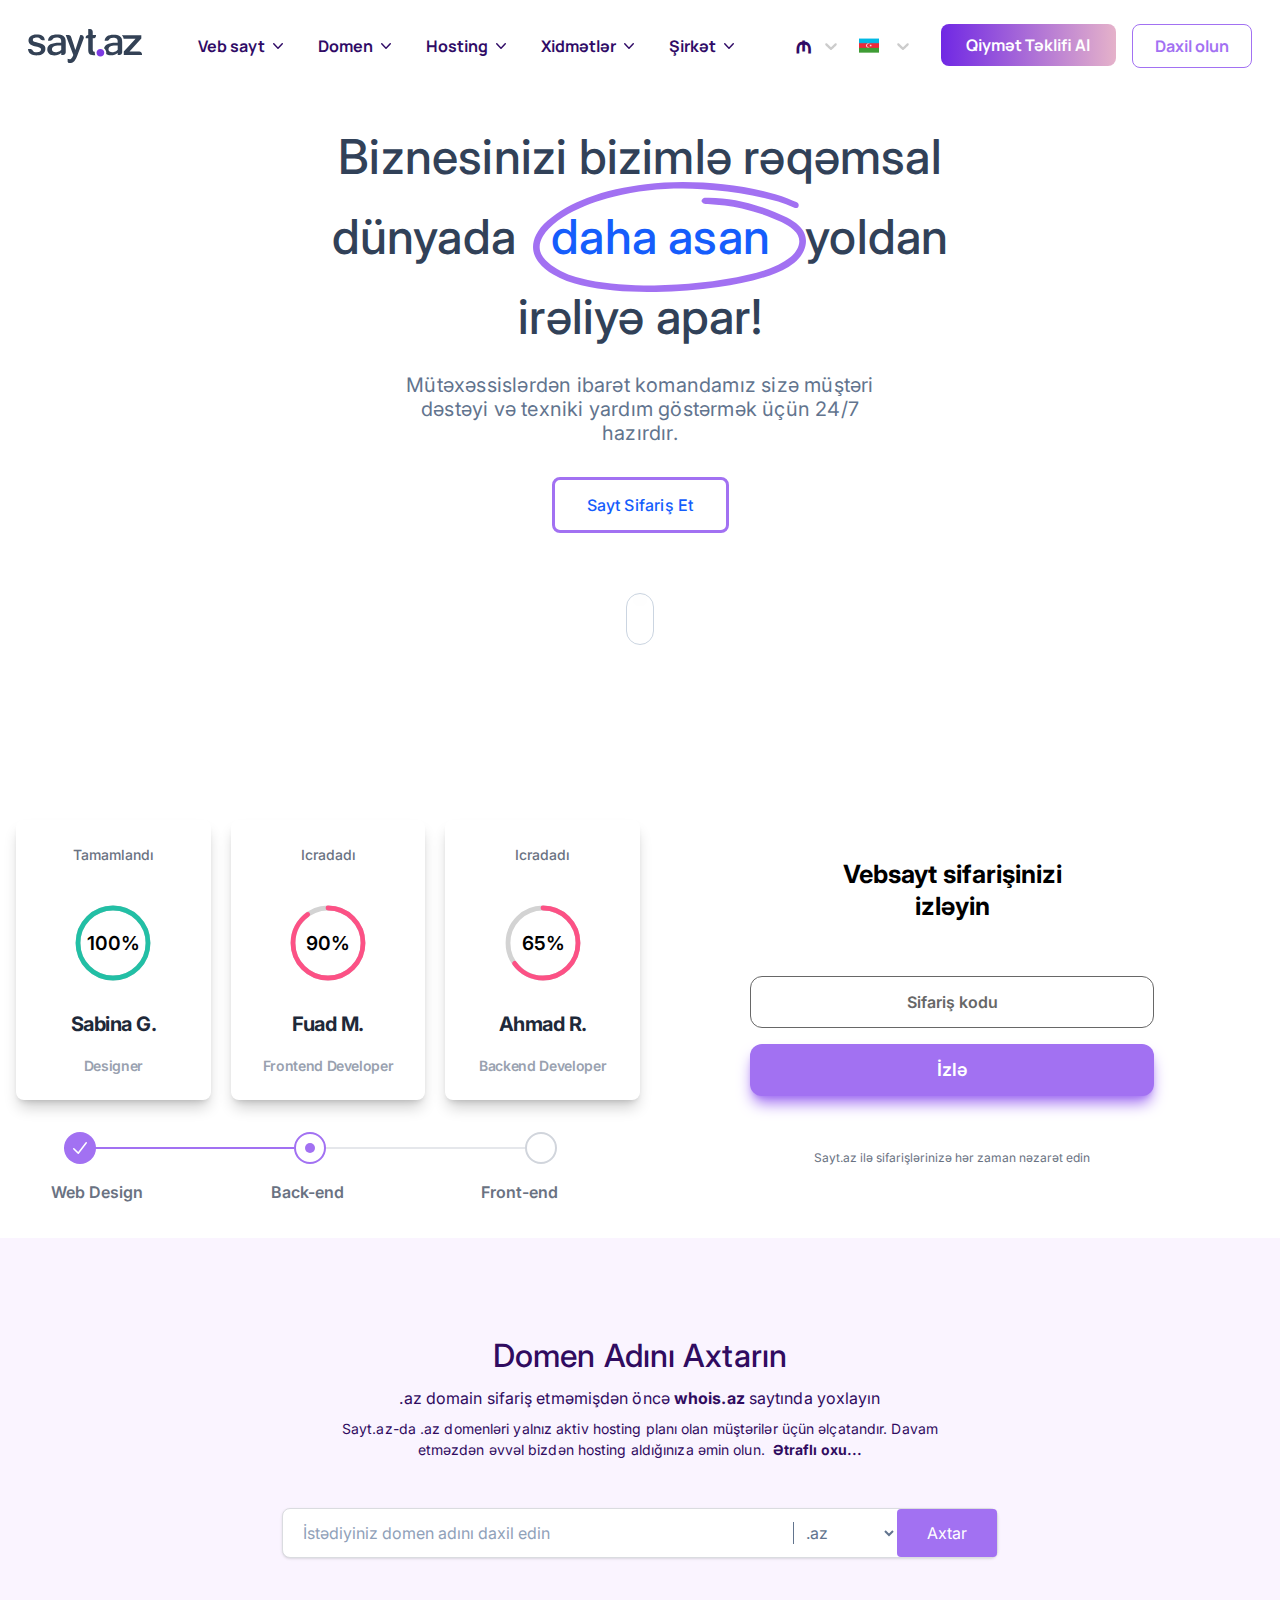
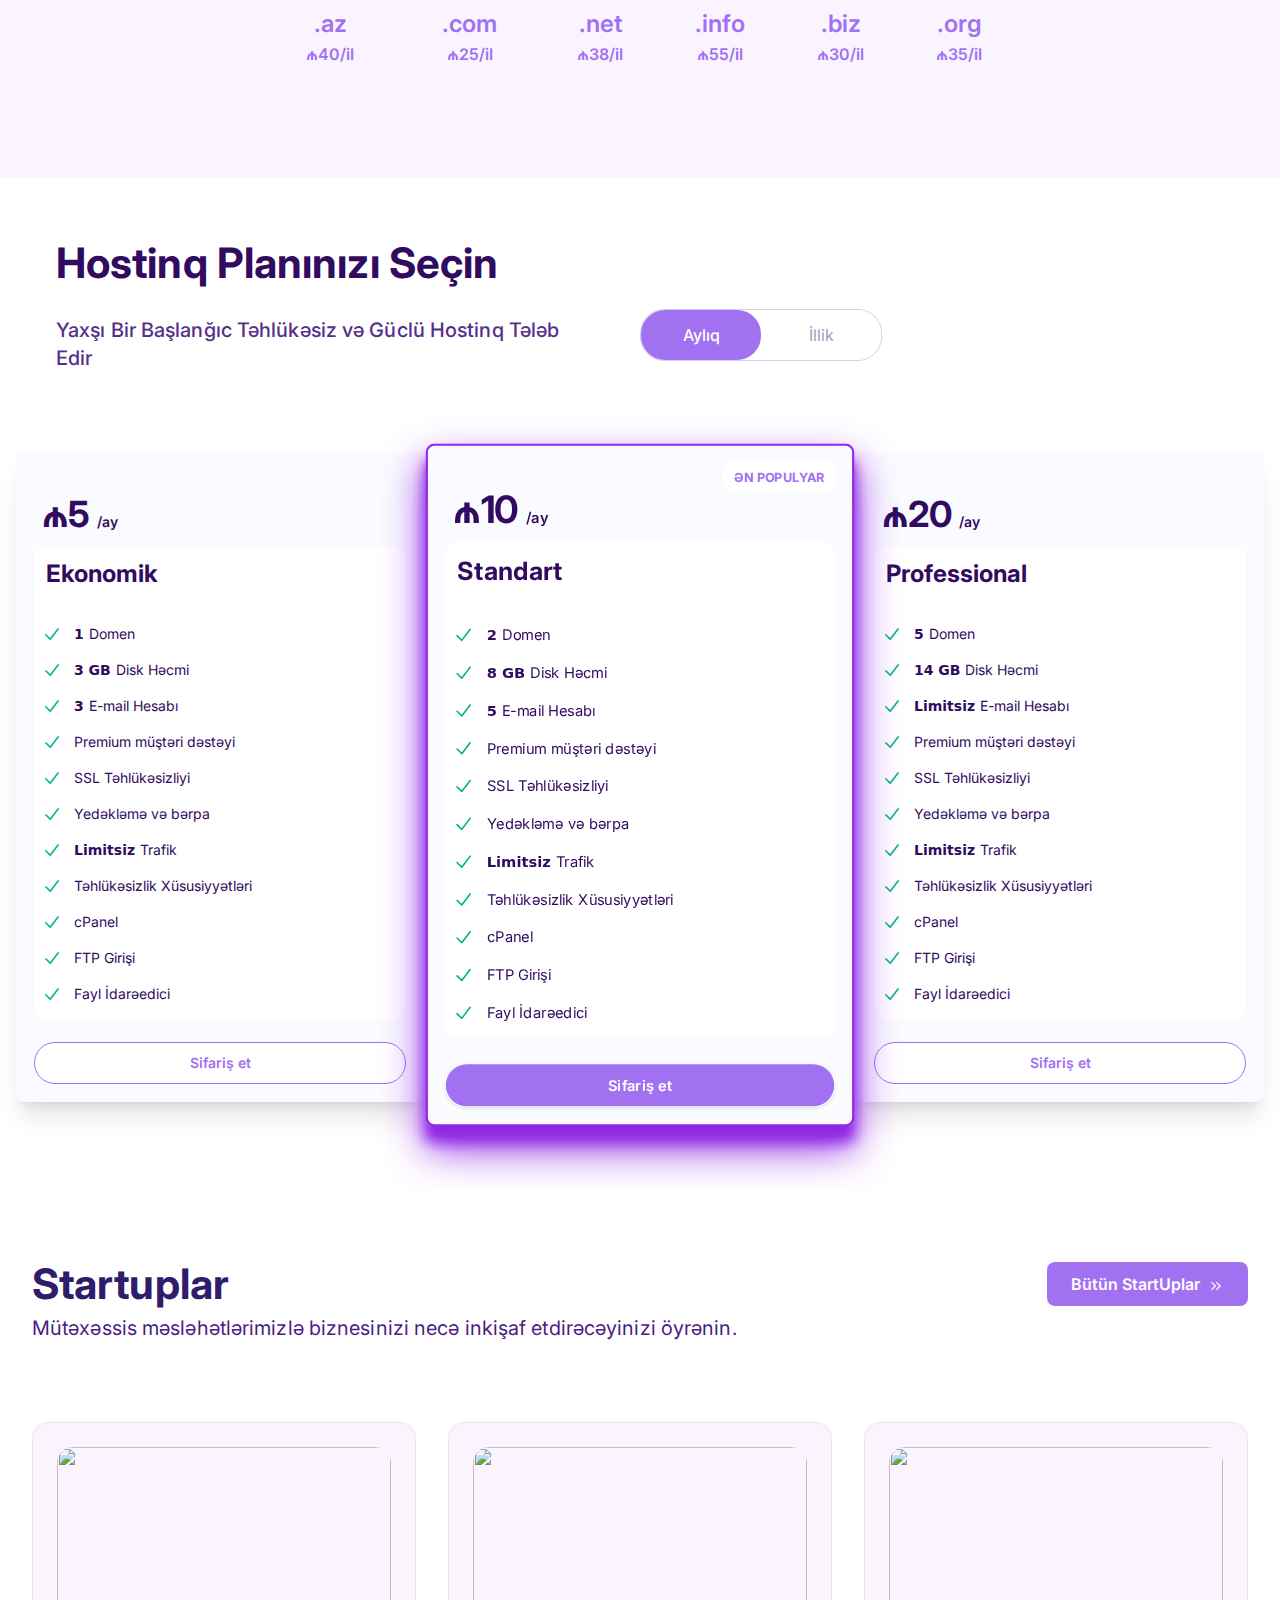
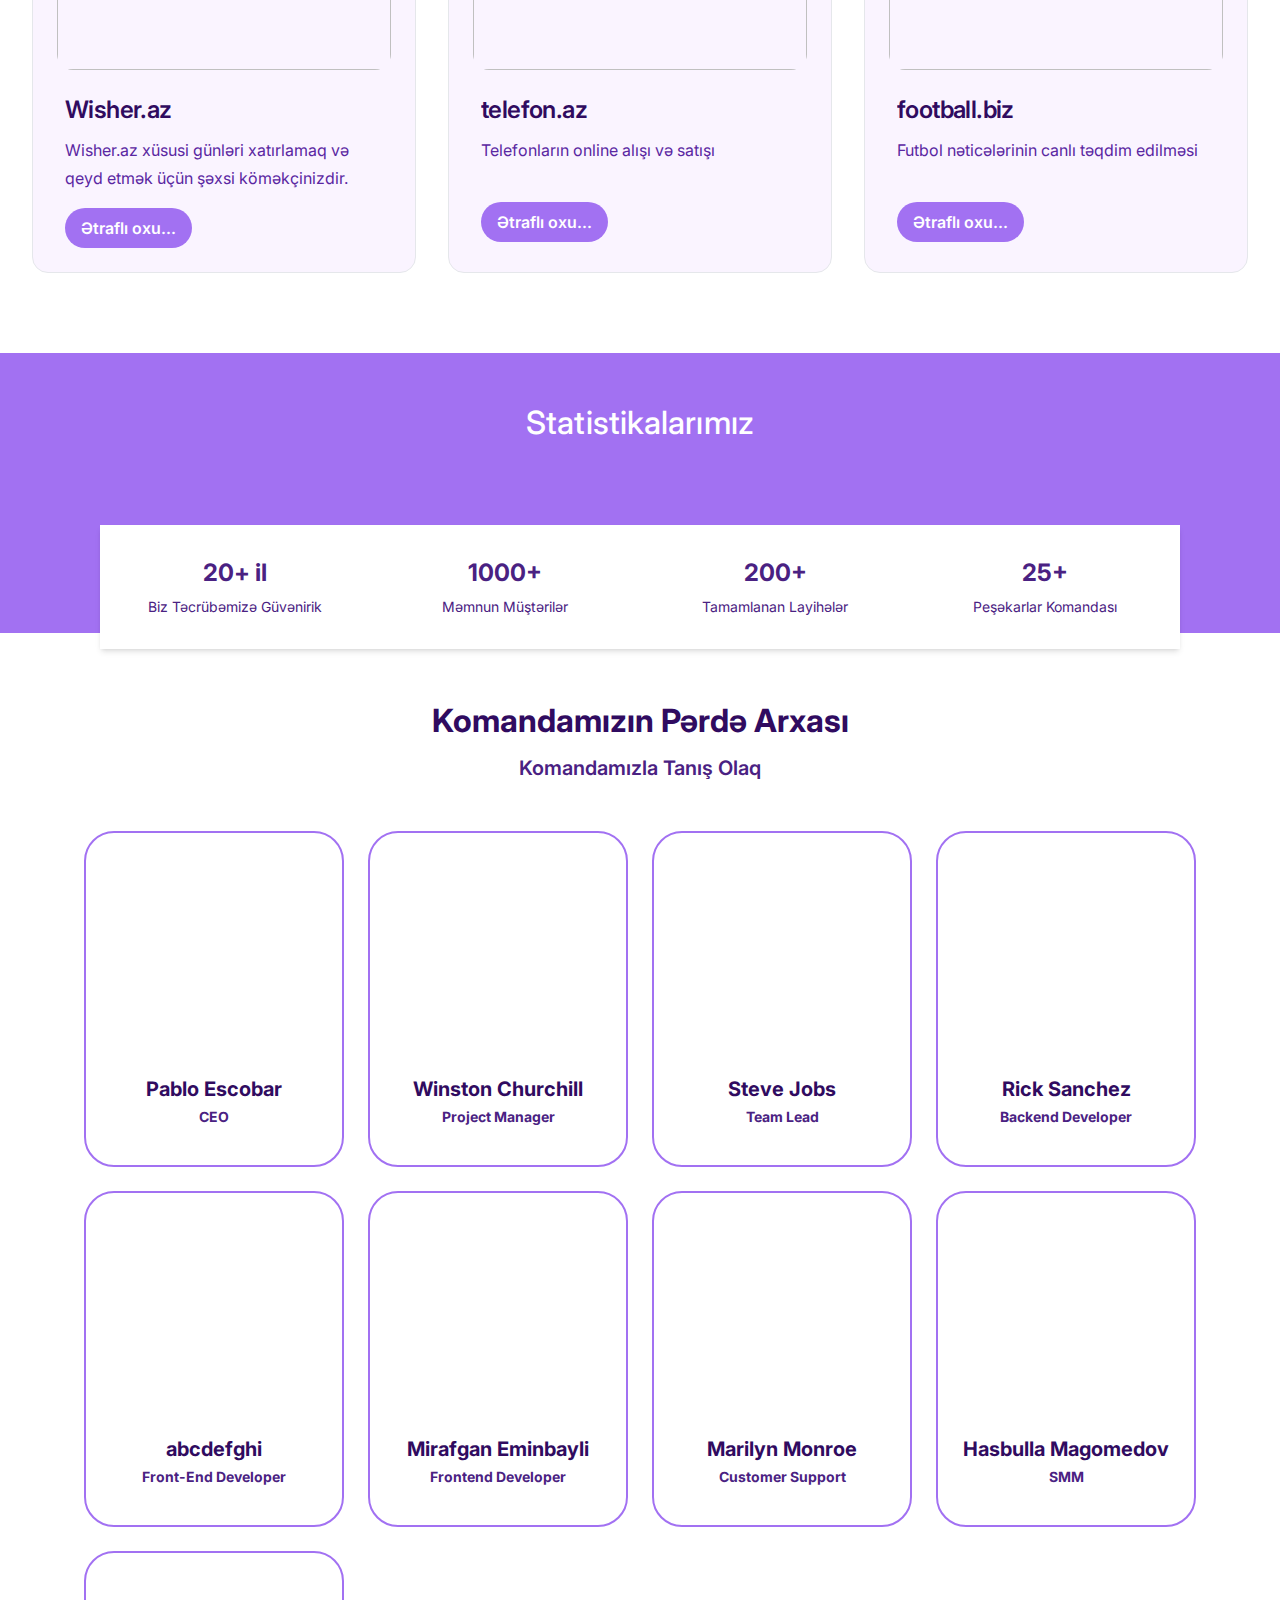
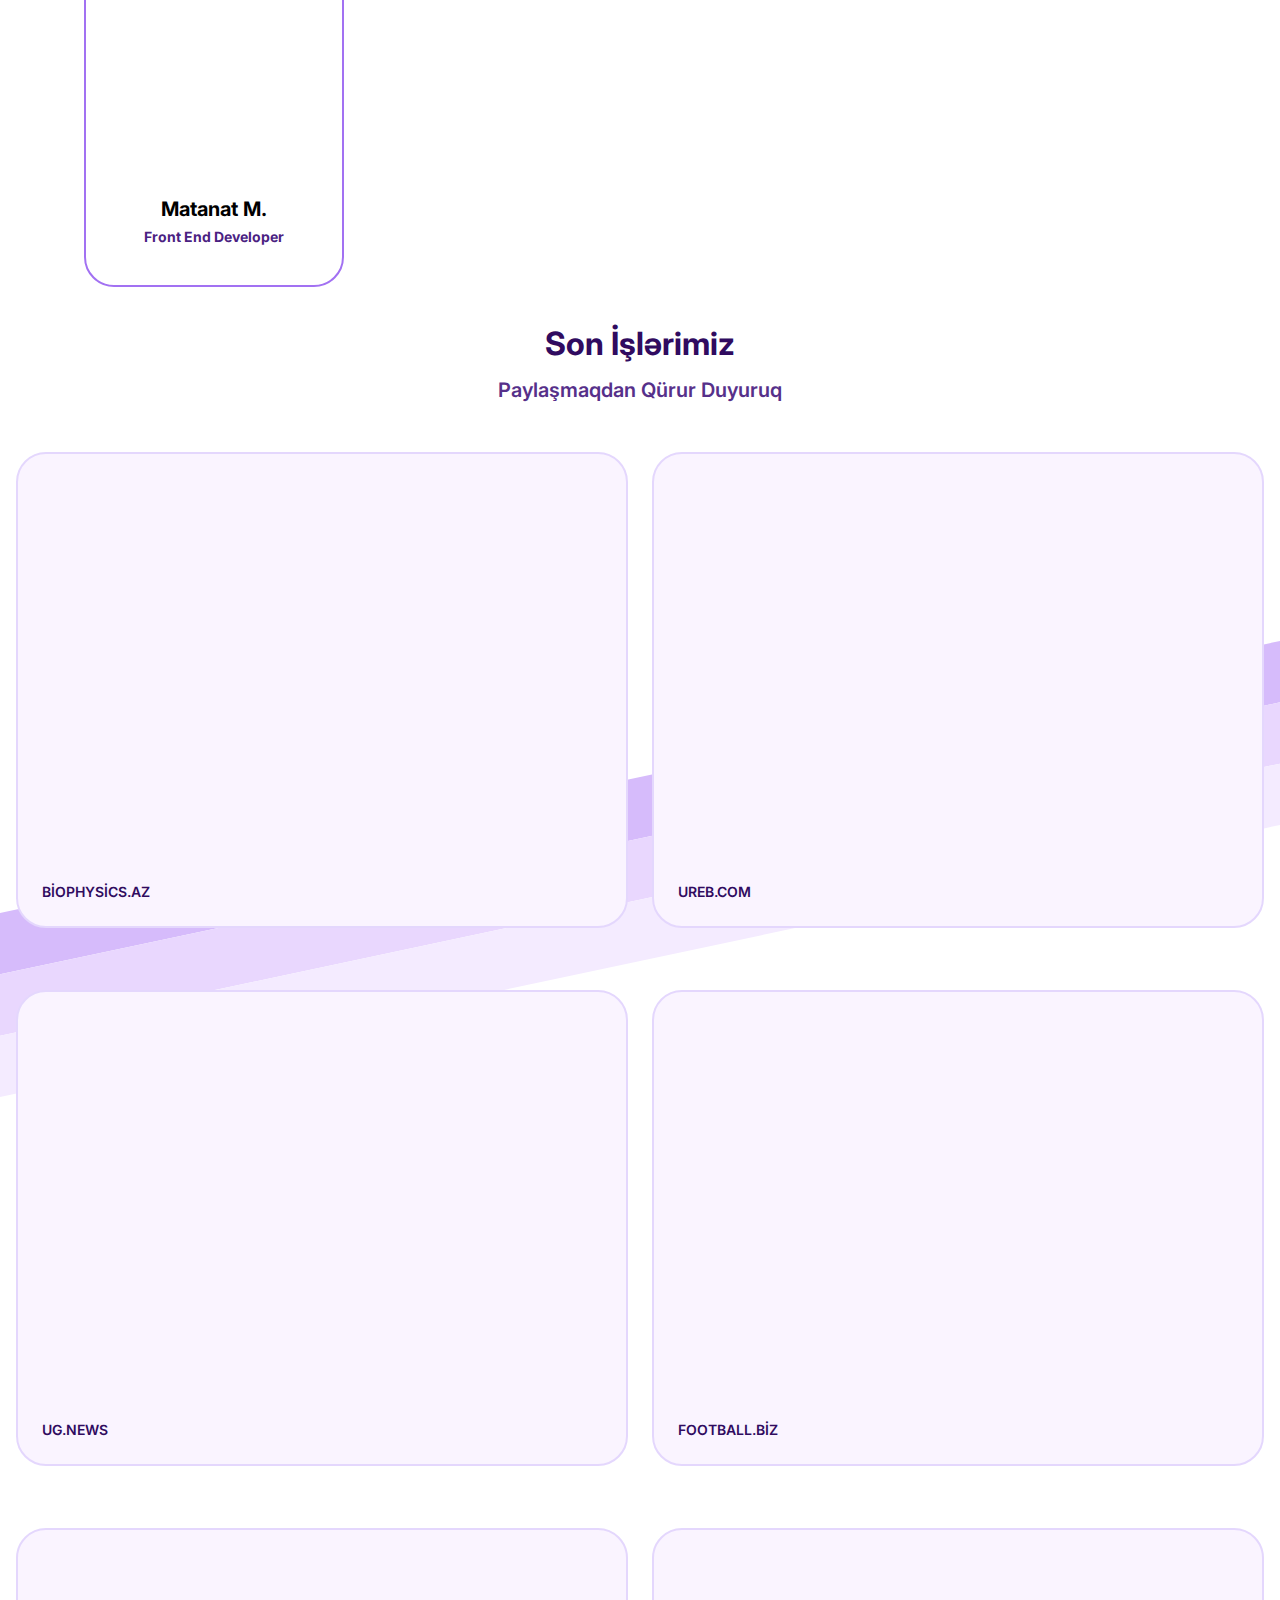
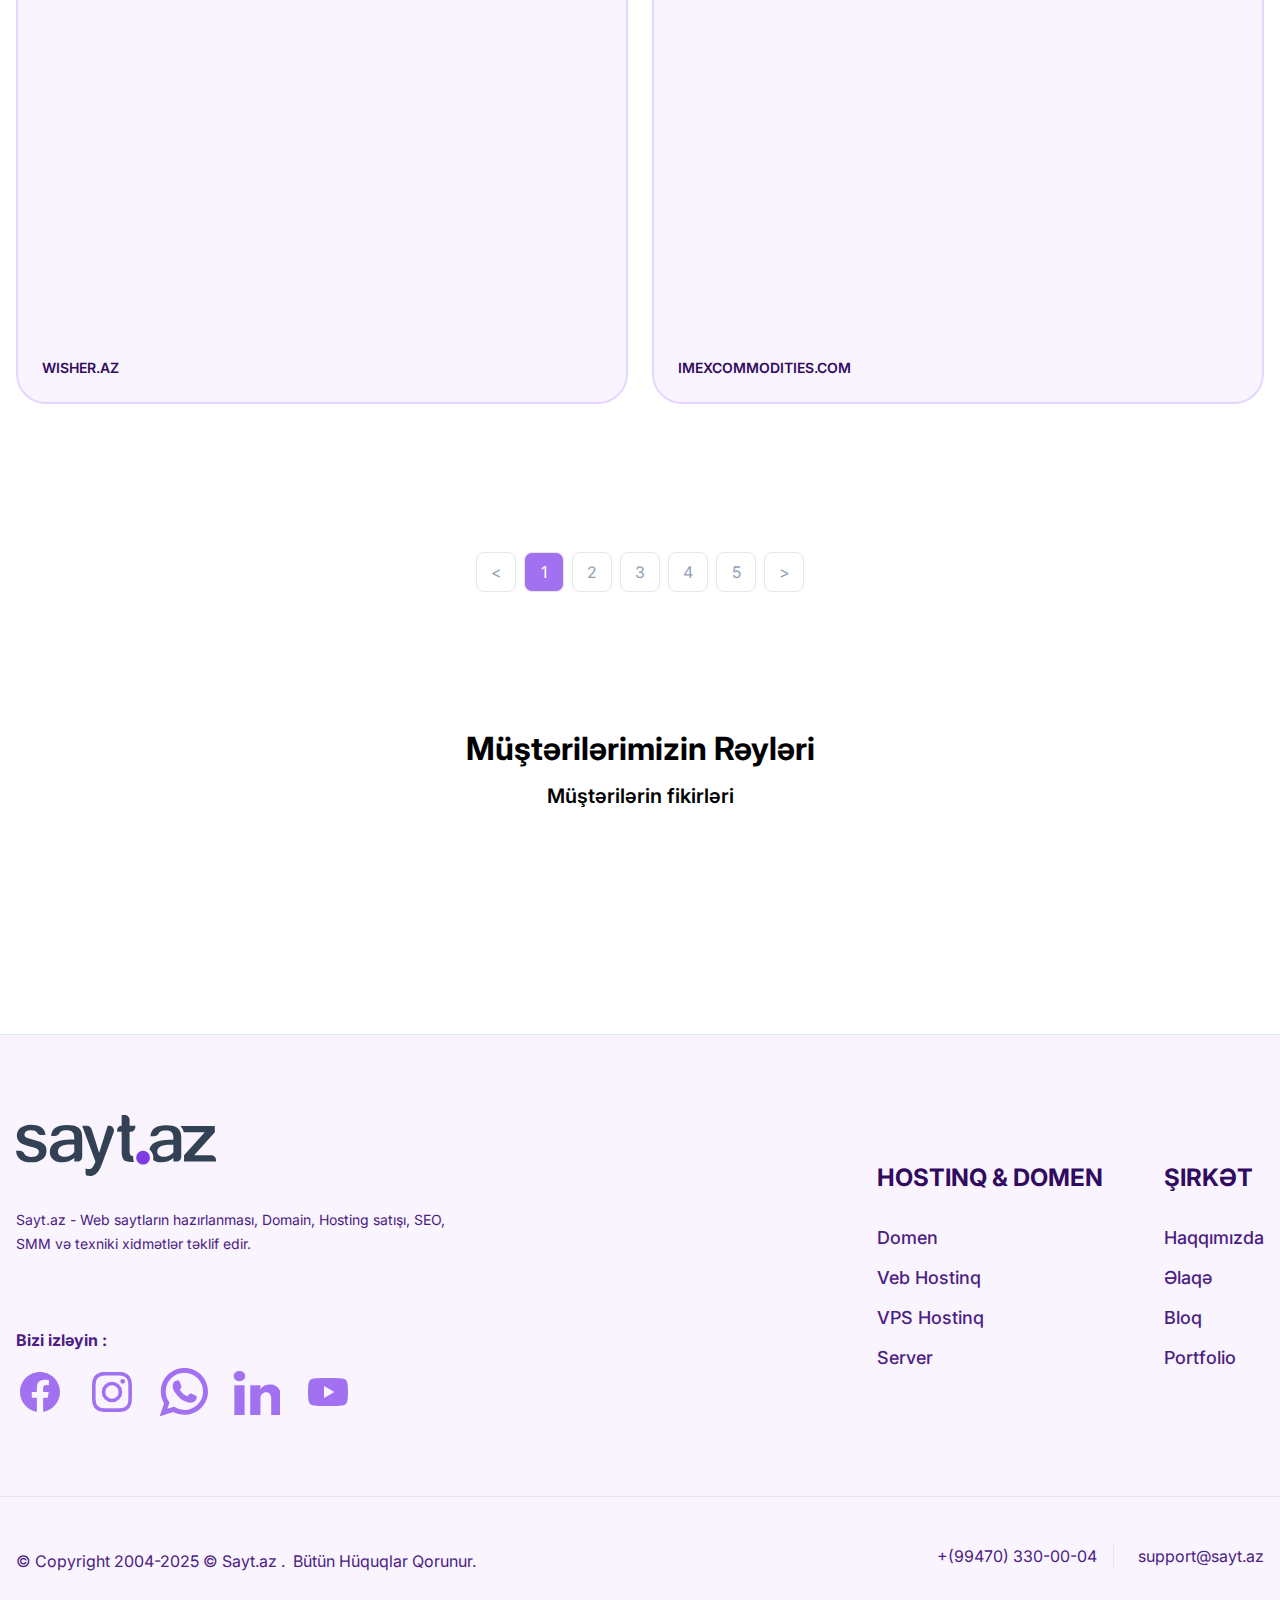
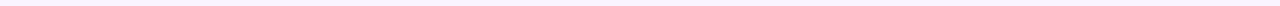
==== commit 434efe25: "fixgifs" ====
--- a/index.html
+++ b/index.html
@@ -1219,44 +1219,56 @@
                 <div id="personal" class="grid place-items-center justify-center  gap-[10px] sm:gap-[20px] md:gap-[24px]">
                     <div class="flex flex-col  min-h-[220px] justify-center items-center border-2 border-[#A271F2] sm:rounded-[30px] rounded-[24px] sm:p-4 p-2 relative">
                         <div class="relative w-full">
-                            <img alt="2" loading="lazy" width="0" height="0" decoding="async" data-nimg="1" class="2xs:w-[240px]  w-[150px] relative bottom-0 z-10 mx-auto  2xs:h-[250px] h-[200px] rounded-[14px] object-cover" src="https://api.websiteca.com/storage/Cup5kWbVIA9nfp4TN5w9ecGRkQUkhfVh8umVITKe.jpg" style="color: transparent;">
+                            <div id="escobar" class="relative w-full">
+                                <img id="esc1" alt="14" loading="lazy" width="0" height="0" decoding="async" data-nimg="1" class="2xs:w-[240px] w-[150px] block  relative bottom-0 z-10 mx-auto 2xs:h-[250px]  h-[200px] rounded-[14px] object-cover" src="./img/escobar1.png" style="color: transparent;">
+                                <img id="esc2" alt="14" loading="lazy" width="0" height="0" decoding="async" data-nimg="1" class="2xs:w-[240px] w-[150px] hidden relative bottom-0 z-10 mx-auto 2xs:h-[250px]  h-[200px] rounded-[14px] object-cover" src="./img/escobar.gif" style="color: transparent;">
+                            </div>
                         </div>
                         <div class="relative sm:-top-10 -top-8 bg-white w-full h-[50px] py-4 z-20 rounded-[15px]">
                             <div class="flex flex-col justify-center items-center gap-1 ">
-                                <span class="text-[rgb(48,11,96)] sm:text-xl text-base font-bold">Ramil Mirzayev</span>
+                                <span class="text-[rgb(48,11,96)] sm:text-xl text-base font-bold">Pablo Escobar</span>
                                 <span class="text-[rgb(74,33,130)] text-sm font-bold text-center">CEO</span>
                             </div>
                         </div>
                     </div>
                     <div class="flex flex-col  min-h-[220px] justify-center items-center border-2 border-[#A271F2] sm:rounded-[30px] rounded-[24px] sm:p-4 p-2 relative">
                         <div class="relative w-full">
-                            <img alt="10" loading="lazy" width="0" height="0" decoding="async" data-nimg="1" class="2xs:w-[240px]  w-[150px] relative bottom-0 z-10 mx-auto  2xs:h-[250px] h-[200px] rounded-[14px] object-cover" src="https://api.websiteca.com/storage/uTGbFRppma9BB7BTTYffzFgy8m1MfQEa7RkNdAVe.jpg" style="color: transparent;">
+                            <div id="winston" class="relative w-full">
+                                <img id="win1" alt="14" loading="lazy" width="0" height="0" decoding="async" data-nimg="1" class="2xs:w-[240px] w-[150px] block  relative bottom-0 z-10 mx-auto 2xs:h-[250px]  h-[200px] rounded-[14px] object-cover" src="./img/winston1.png" style="color: transparent;">
+                                <img id="win2" alt="14" loading="lazy" width="0" height="0" decoding="async" data-nimg="1" class="2xs:w-[240px] w-[150px] hidden relative bottom-0 z-10 mx-auto 2xs:h-[250px]  h-[200px] rounded-[14px] object-cover" src="./img/winston.gif" style="color: transparent;">
+                            </div>
                         </div>
                         <div class="relative sm:-top-10 -top-8 bg-white w-full h-[50px] py-4 z-20 rounded-[15px]">
                             <div class="flex flex-col justify-center items-center gap-1 ">
-                                <span class=" sm:text-xl text-[rgb(48,11,96)] text-base font-bold">Rasim Adurahman</span>
+                                <span class=" sm:text-xl text-[rgb(48,11,96)] text-base font-bold">Winston Churchill</span>
                                 <span class="text-[rgb(74,33,130)] text-sm font-bold text-center">Project Manager</span>
                             </div>
                         </div>
                     </div>
                     <div class="flex flex-col  min-h-[220px] justify-center items-center border-2 border-[#A271F2] sm:rounded-[30px] rounded-[24px] sm:p-4 p-2 relative">
                         <div class="relative w-full">
-                            <img alt="4" loading="lazy" width="0" height="0" decoding="async" data-nimg="1" class="2xs:w-[240px]  w-[150px] relative bottom-0 z-10 mx-auto  2xs:h-[250px] h-[200px] rounded-[14px] object-cover" src="https://api.websiteca.com/storage/cMDfFJGRPFXHH8bqJc6CXw5RT6RbYOjHDmmAhvq4.jpg" style="color: transparent;">
+                            <div id="steve" class="relative w-full">
+                                <img id="ste1" alt="14" loading="lazy" width="0" height="0" decoding="async" data-nimg="1" class="2xs:w-[240px] w-[150px] block  relative bottom-0 z-10 mx-auto 2xs:h-[250px]  h-[200px] rounded-[14px] object-cover" src="./img/steve.gif" style="color: transparent;">
+                                <img id="ste2" alt="14" loading="lazy" width="0" height="0" decoding="async" data-nimg="1" class="2xs:w-[240px] w-[150px] hidden relative bottom-0 z-10 mx-auto 2xs:h-[250px]  h-[200px] rounded-[14px] object-cover" src="./img/steve1.gif" style="color: transparent;">
+                            </div>
                         </div>
                         <div class="relative sm:-top-10 -top-8 bg-white w-full h-[50px] py-4 z-20 rounded-[15px]">
                             <div class="flex flex-col justify-center items-center gap-1 ">
-                                <span class="text-[rgb(48,11,96)] sm:text-xl text-base font-bold">Ahmad Rustamov</span>
+                                <span class="text-[rgb(48,11,96)] sm:text-xl text-base font-bold">Steve Jobs</span>
                                 <span class="text-[rgb(74,33,130)] text-sm font-bold text-center">Team Lead</span>
                             </div>
                         </div>
                     </div>
                     <div class="flex flex-col  min-h-[220px] justify-center items-center border-2 border-[#A271F2] sm:rounded-[30px] rounded-[24px] sm:p-4 p-2 relative">
                         <div class="relative w-full">
-                            <img alt="25" loading="lazy" width="0" height="0" decoding="async" data-nimg="1" class="2xs:w-[240px]  w-[150px] relative bottom-0 z-10 mx-auto 2xs:h-[250px] h-[200px] rounded-[14px] object-cover" src="https://api.websiteca.com/storage/4RIXyEhwxrU4nkxG2MUT2NqxZk0byqD4W7VyvnRf.jpg" style="color: transparent;">
+                            <div id="rick" class="relative w-full">
+                                <img id="rick1" alt="14" loading="lazy" width="0" height="0" decoding="async" data-nimg="1" class="2xs:w-[240px] w-[150px] block  relative bottom-0 z-10 mx-auto 2xs:h-[250px]  h-[200px] rounded-[14px] object-cover" src="./img/rick1.gif" style="color: transparent;">
+                                <img id="rick2" alt="14" loading="lazy" width="0" height="0" decoding="async" data-nimg="1" class="2xs:w-[240px] w-[150px] hidden relative bottom-0 z-10 mx-auto 2xs:h-[250px]  h-[200px] rounded-[14px] object-cover" src="./img/rick.gif" style="color: transparent;">
+                            </div>
                         </div>
                         <div class="relative sm:-top-10 -top-8 bg-white w-full h-[50px] py-4 z-20 rounded-[15px]">
                             <div class="flex flex-col justify-center items-center gap-1 ">
-                                <span class="text-[rgb(48,11,96)] sm:text-xl text-base font-bold">Murad Aghamedov</span>
+                                <span class="text-[rgb(48,11,96)] sm:text-xl text-base font-bold">Rick Sanchez</span>
                                 <span class="text-[rgb(74,33,130)] text-sm font-bold text-center">Backend Developer</span>
                             </div>
                         </div>
@@ -1267,7 +1279,7 @@
                         </div>
                         <div class="relative sm:-top-10 -top-8 bg-white w-full h-[50px] py-4 z-20 rounded-[15px]">
                             <div class="flex flex-col justify-center items-center gap-1 ">
-                                <span class="text-[rgb(48,11,96)] sm:text-xl text-base font-bold">Fuad Mammadov</span>
+                                <span class="text-[rgb(48,11,96)] sm:text-xl text-base font-bold">abcdefghi</span>
                                 <span class="text-[rgb(74,33,130)] text-sm font-bold text-center">Front-End Developer</span>
                             </div>
                         </div>
@@ -1369,7 +1381,7 @@
                     <li class="border border-[rgb(229,231,235)] w-10 h-10 rounded-lg text-slate-400 grid bg-[white] hover:bg-[rgb(125,59,226)] hover:text-white  place-items-center m-1 disabled">
                         <a class="w-full h-full grid place-items-center " tabindex="-1" role="button" aria-disabled="true" aria-label="Previous page" rel="prev">&lt;</a>
                     </li>
-                    <li class="border border-[rgb(229,231,235)] w-10 h-10 rounded-lg text-slate-400 grid bg-[rgb(162,113,242)] place-items-center m-1 hover:bg-[rgb(125,59,226)] hover:text-white active:bg-mainLightPurpleActive transition selected">
+                    <li class="border border-[rgb(229,231,235)] w-10 h-10 rounded-lg text-slate-400 grid bg-[rgb(162,113,242)] place-items-center m-1 hover:bg-[rgb(125,59,226)] hover:text-white transition selected">
                         <a rel="canonical" role="button" class="w-full h-full grid place-items-center hover:bg-[rgb(125,59,226)]  text-white rounded-lg" tabindex="-1" aria-label="Page 1 is your current page" aria-current="page">1</a>
                     </li>
                     <li class="border border-[rgb(229,231,235)] w-10 h-10 rounded-lg text-slate-400 grid bg-white place-items-center m-1 hover:bg-[rgb(125,59,226)] hover:text-white  transition">
--- a/src/input.css
+++ b/src/input.css
@@ -91,6 +91,16 @@
   }
     
 }
+#escobar:hover{
+  #esc1{
+    display: none;
+  }
+  #esc2{
+    display: block;
+    transition: 2s;
+  }
+    
+}
 #hasbik:hover{
   #has1{
     display: none;
@@ -100,4 +110,33 @@
     transition: 1s;
   }
     
+}
+#winston:hover{
+  #win1{
+    display: none;
+  }
+  #win2{
+    display: block;
+    transition: 1s;
+  }
+    
+}
+#steve:hover{
+  #ste1{
+    display: none;
+  }
+  #ste2{
+    display: block;
+    transition: 1s;
+  }
+    
+}
+#rick:hover{
+  #rick1{
+    display: none;
+  }
+  #rick2{
+    display: block;
+  }
+    
 }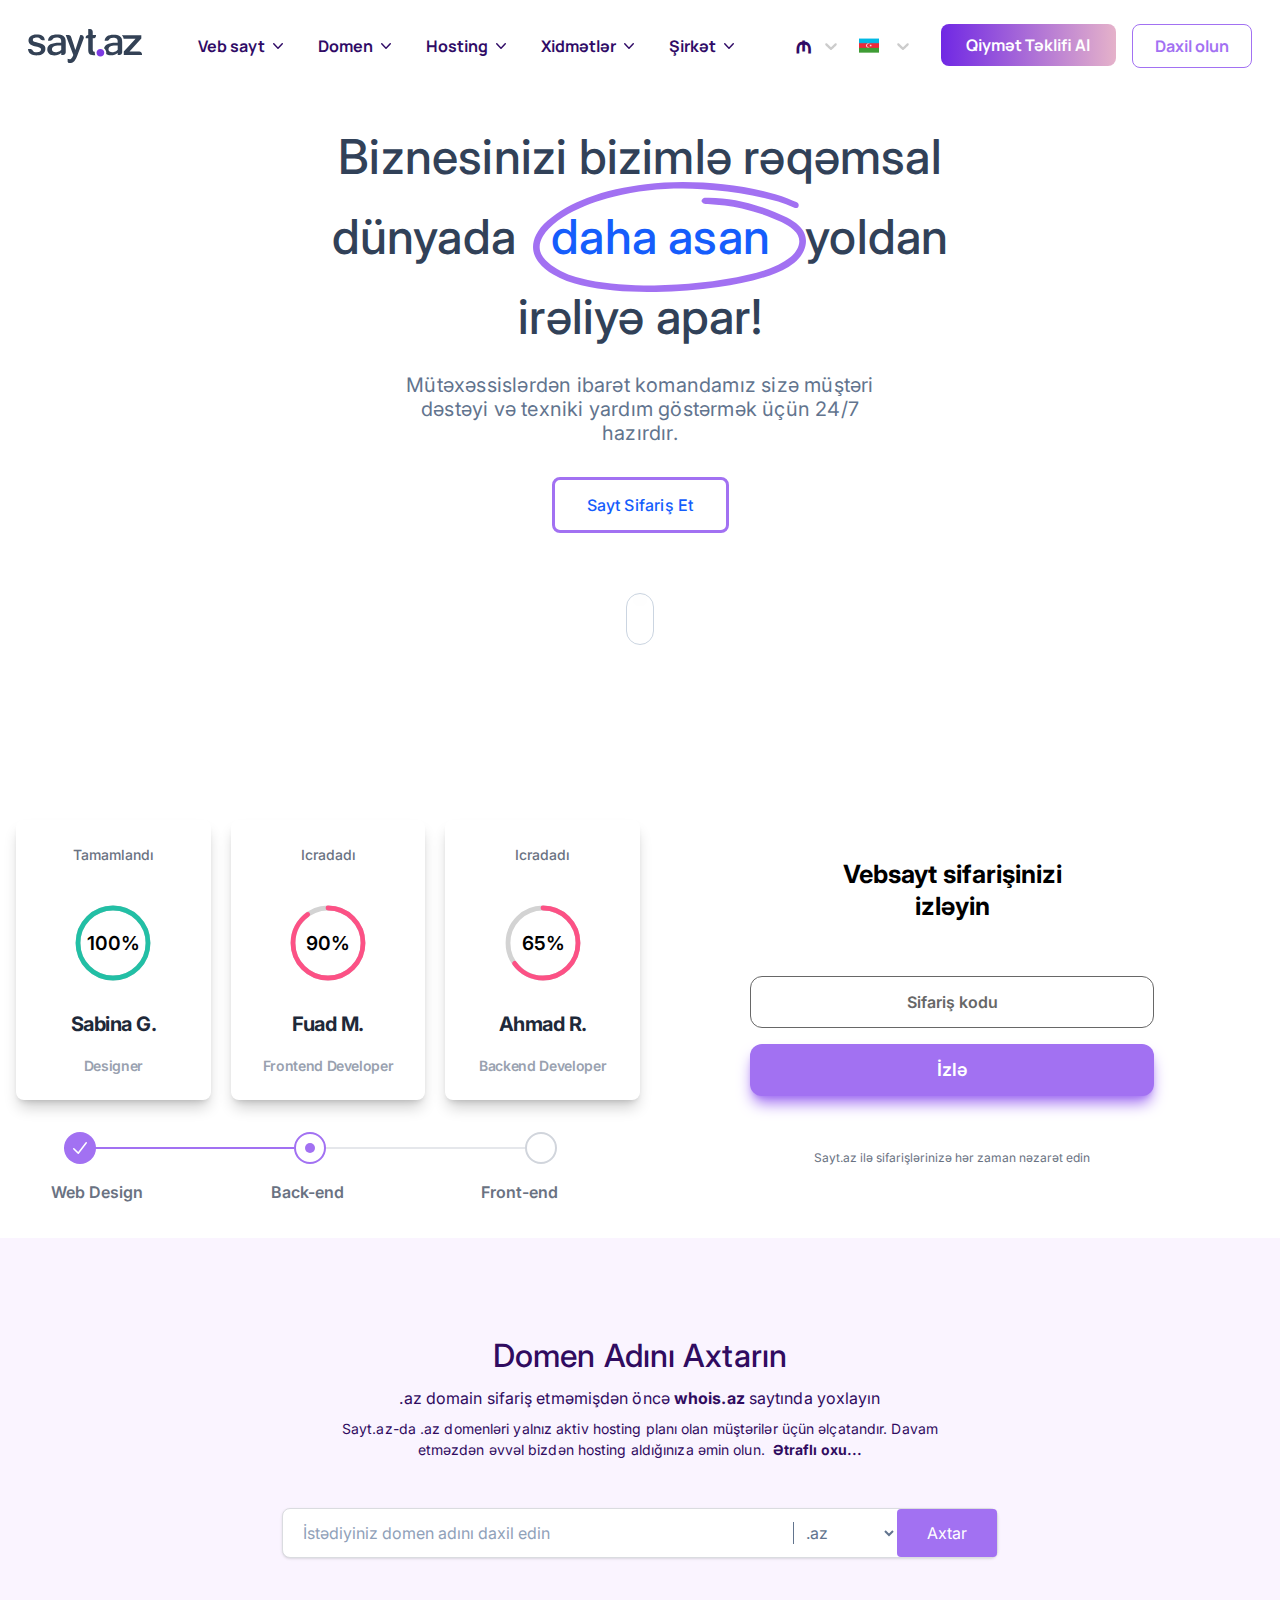
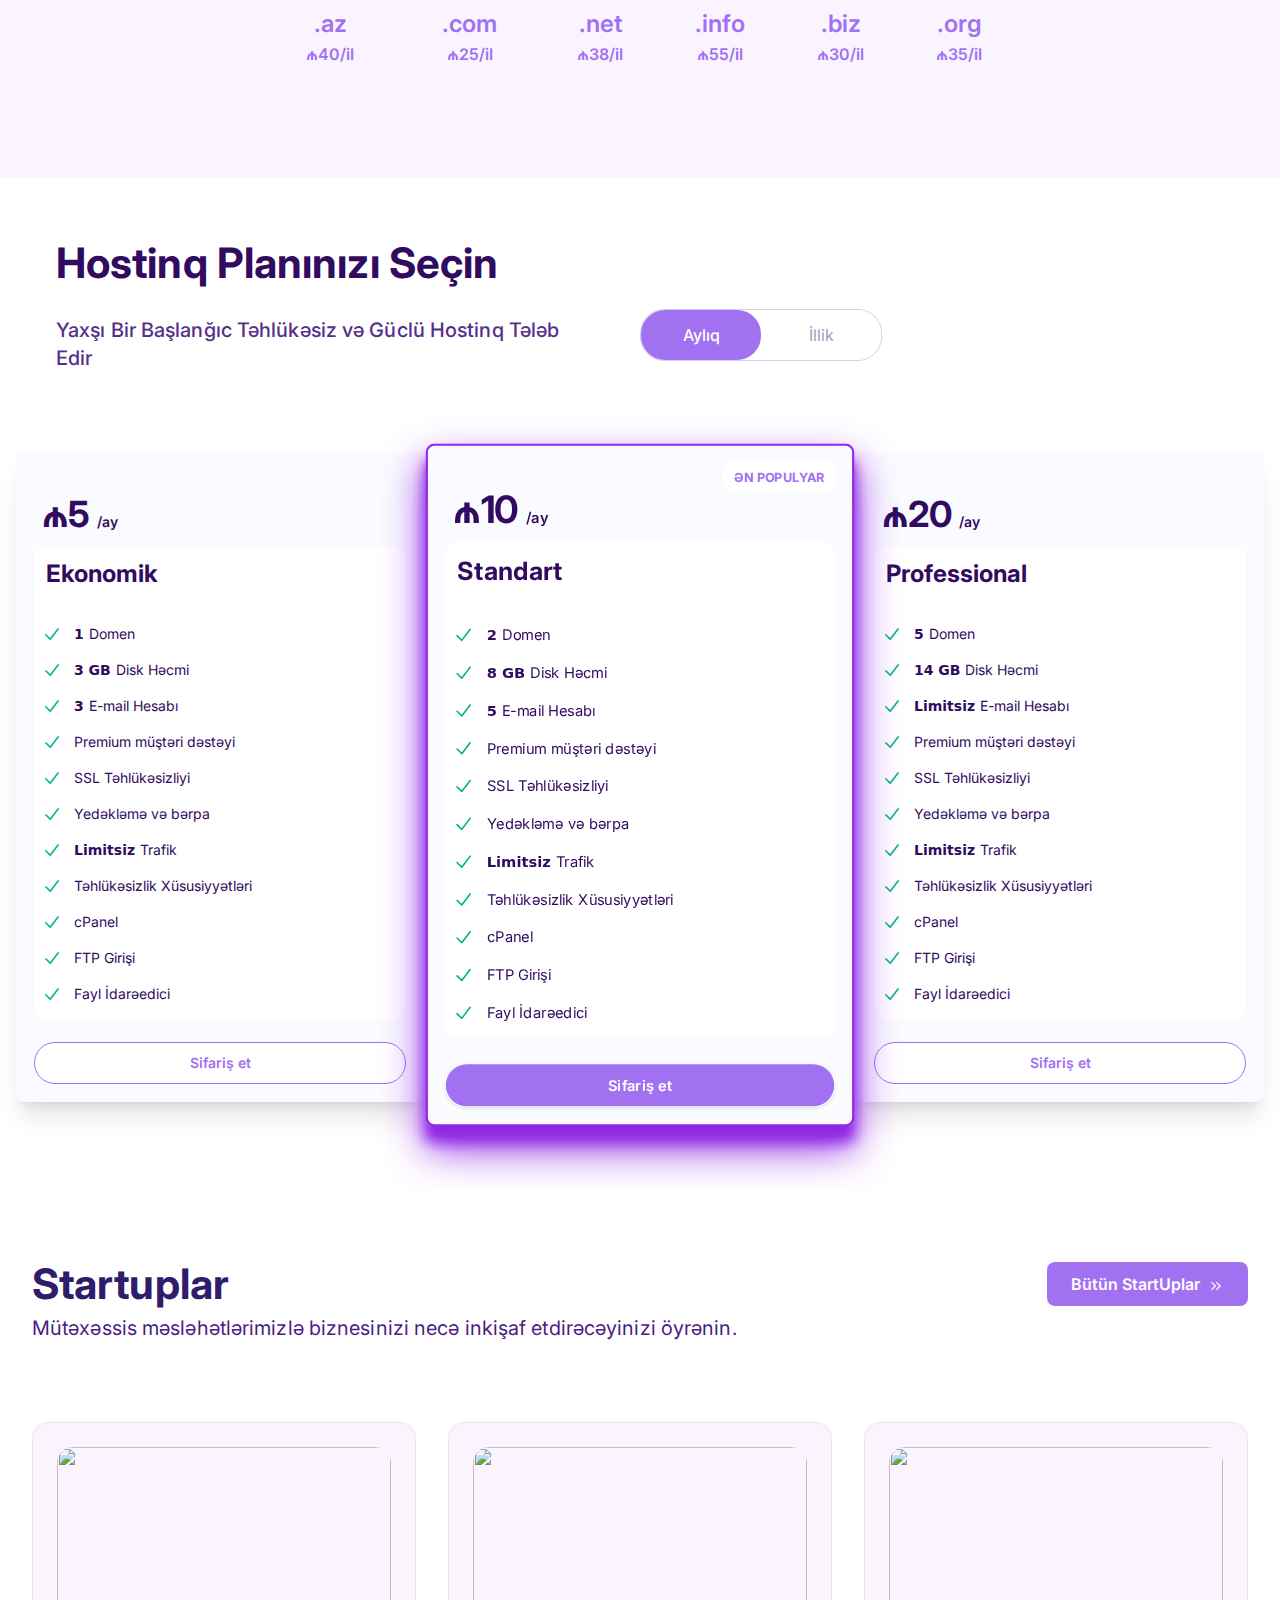
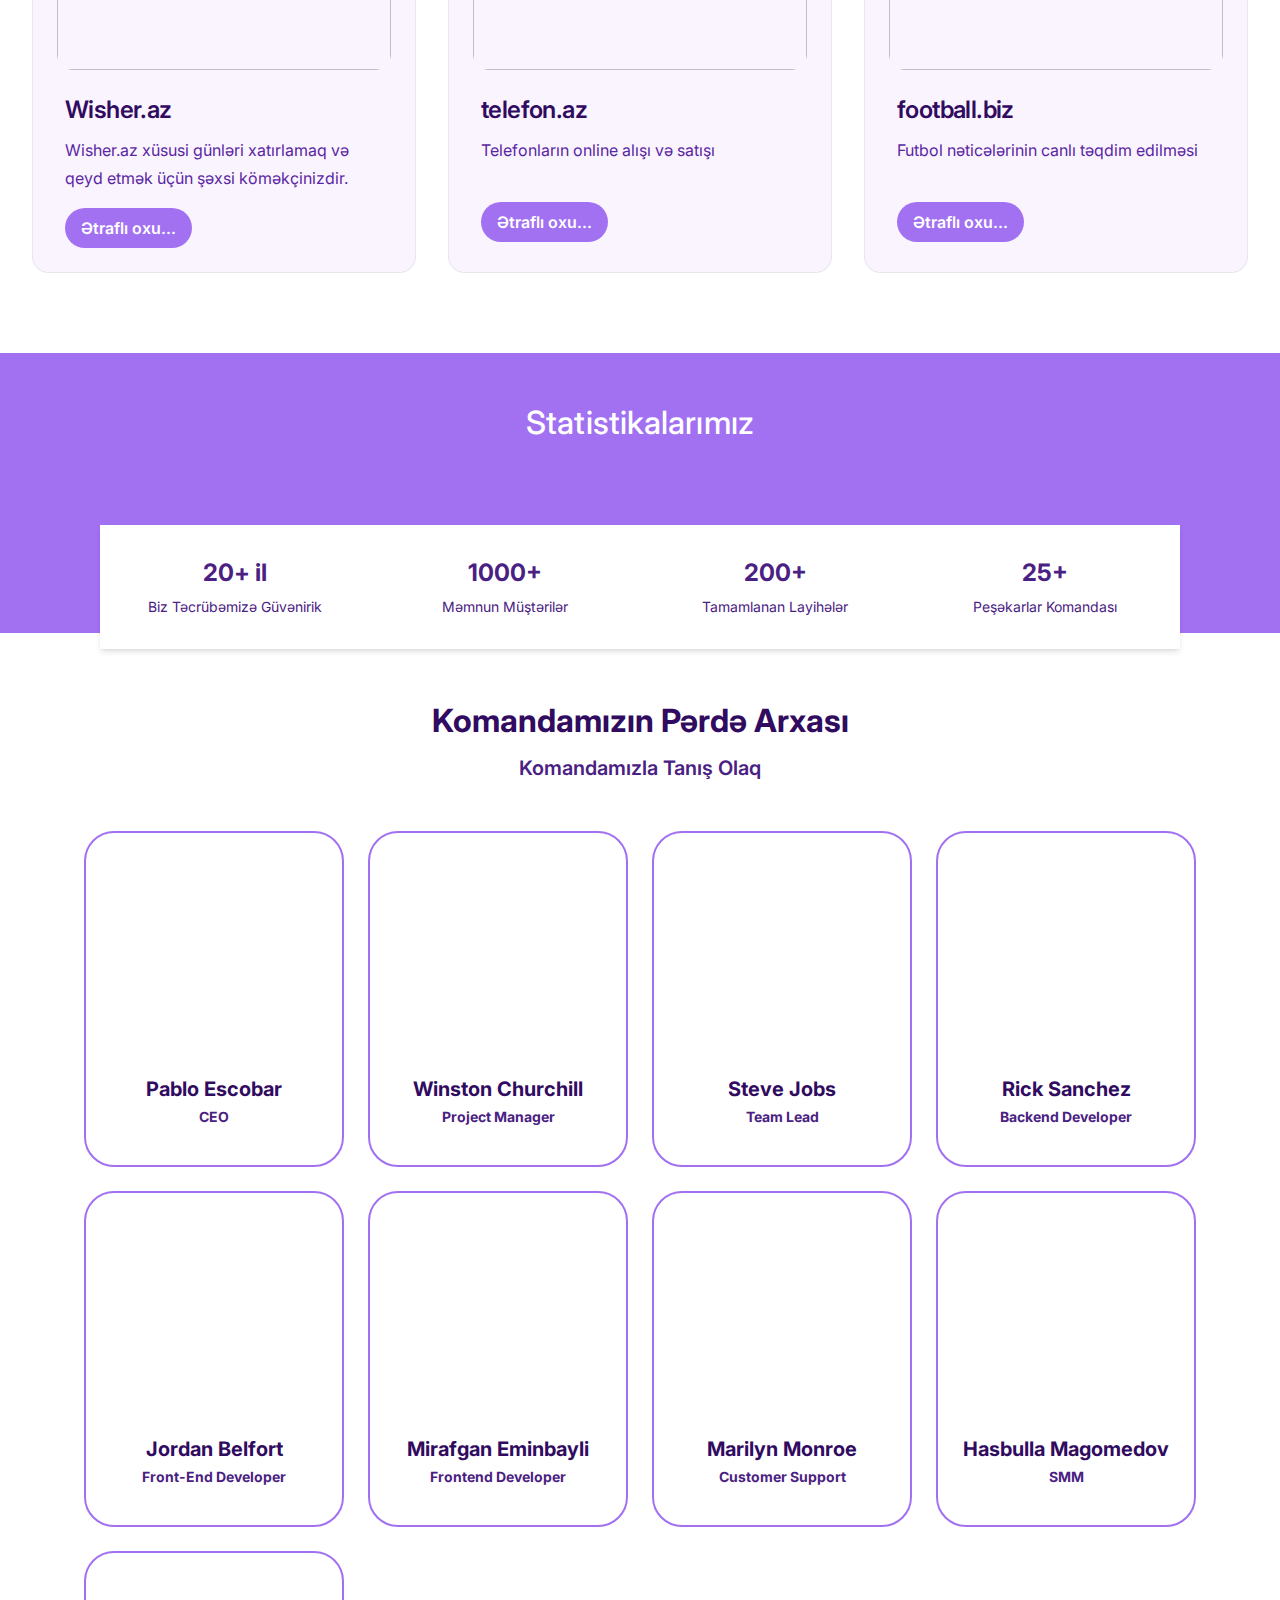
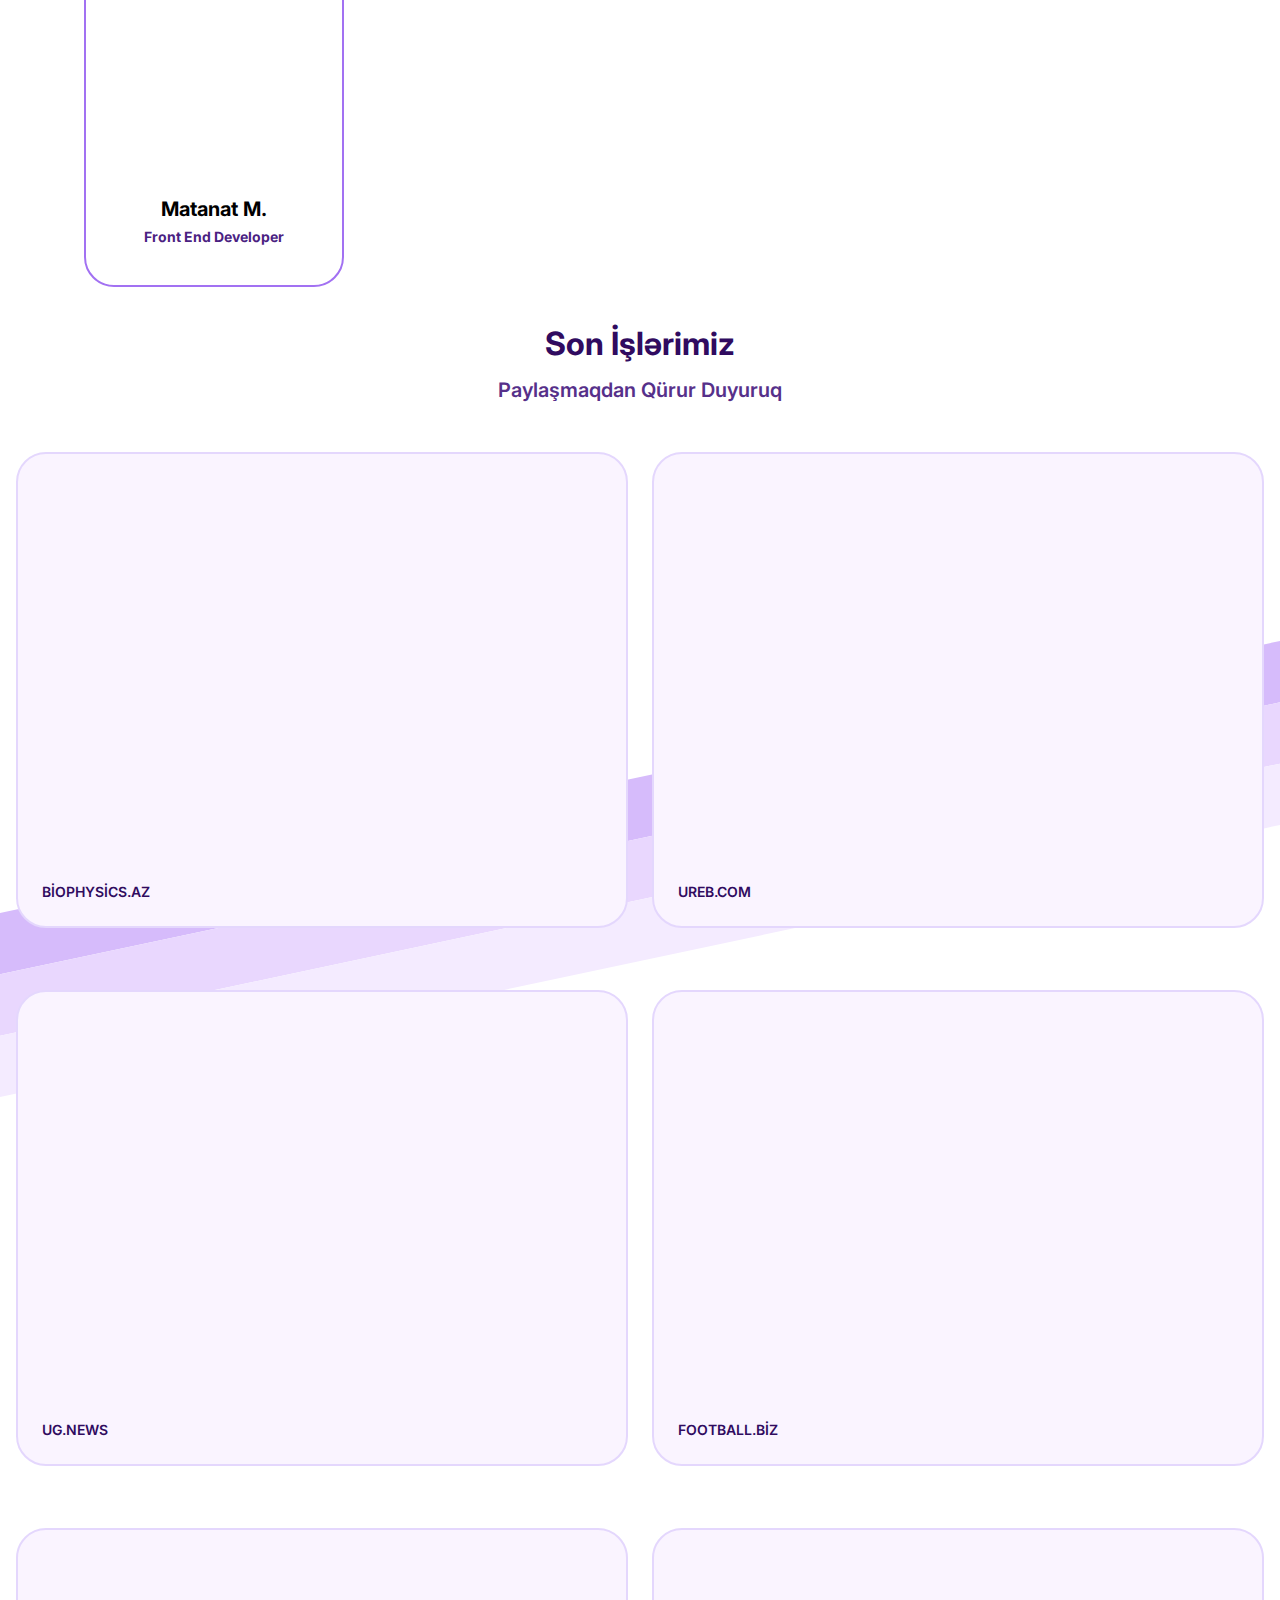
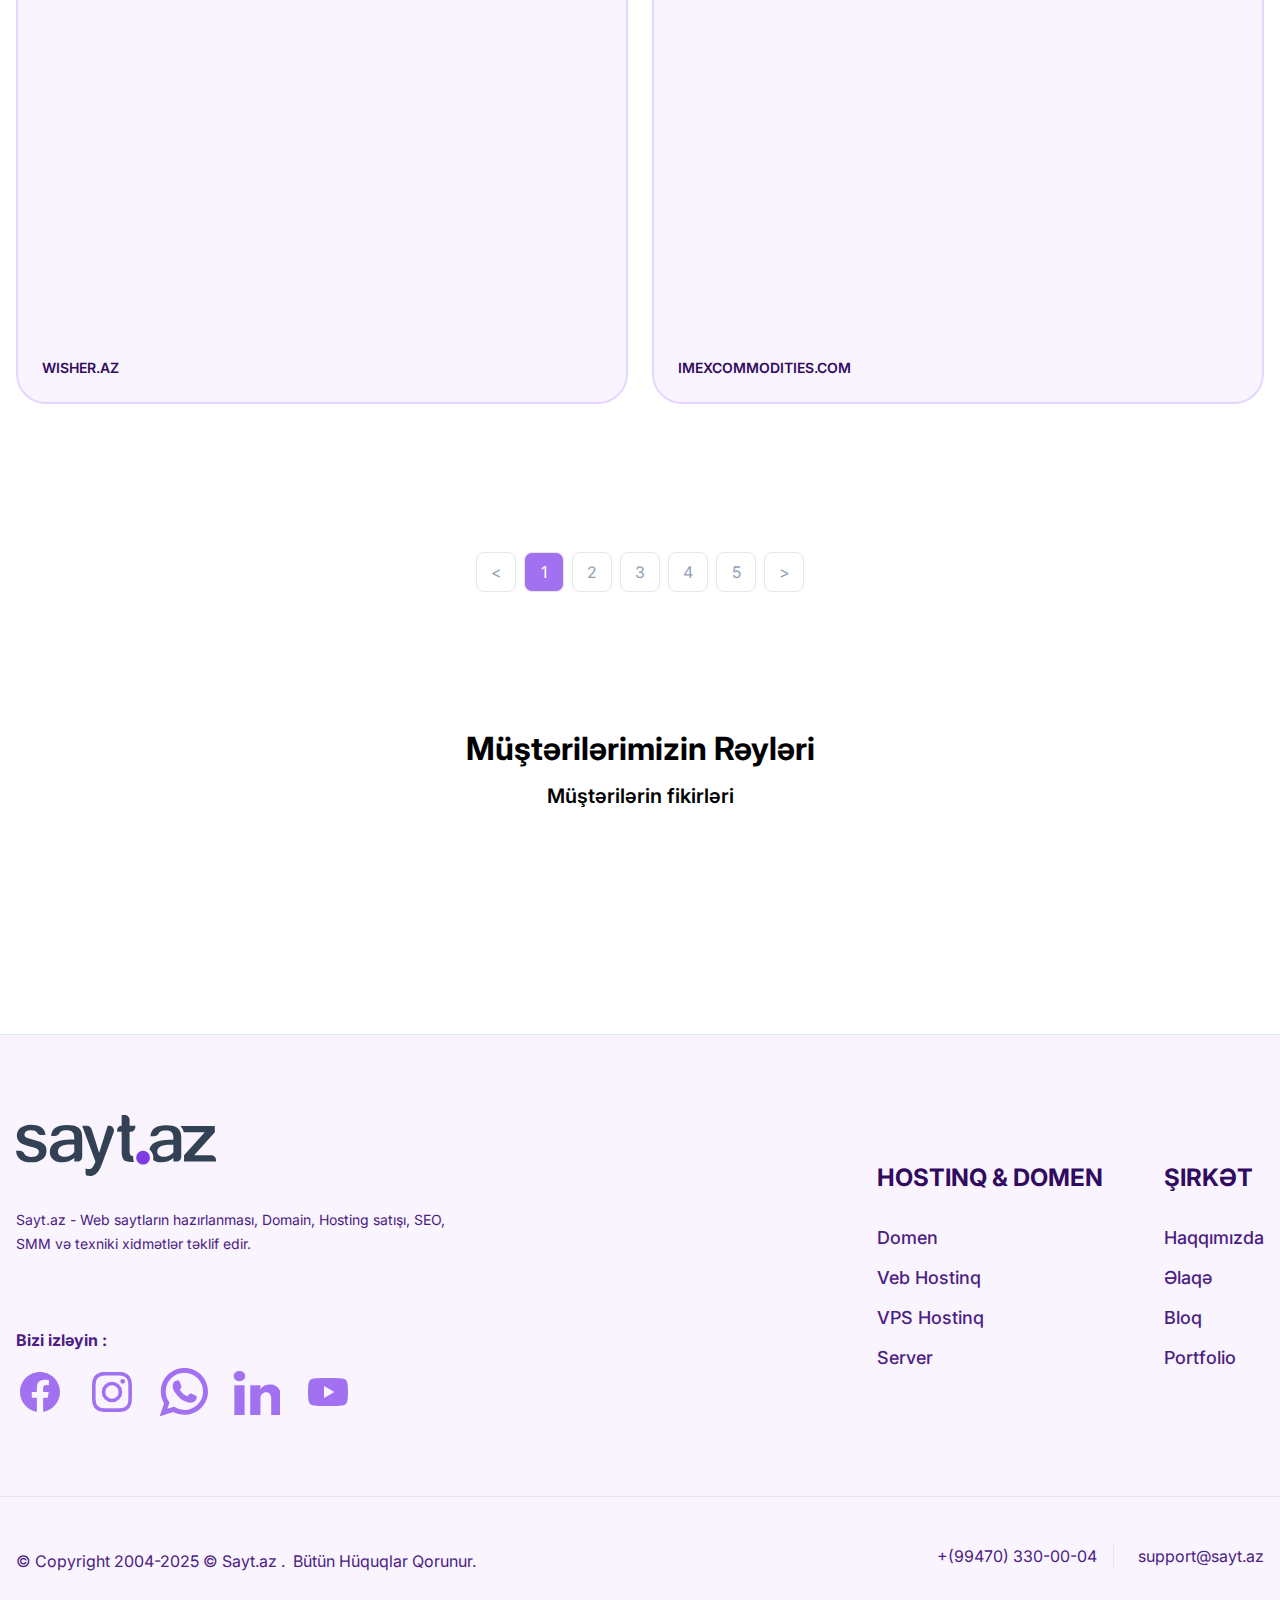
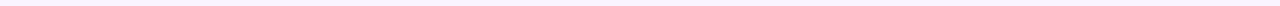
==== commit 0bdba79b: "fixxxx" ====
--- a/index.html
+++ b/index.html
@@ -1275,18 +1275,24 @@
                     </div>
                     <div class="flex flex-col  min-h-[220px] justify-center items-center border-2 border-[#A271F2] sm:rounded-[30px] rounded-[24px] sm:p-4 p-2 relative">
                         <div class="relative w-full">
-                            <img alt="20" loading="lazy" width="0" height="0" decoding="async" data-nimg="1" class="2xs:w-[240px]  w-[150px] relative bottom-0 z-10 mx-auto 2xs:h-[250px]  h-[200px] rounded-[14px] object-cover" src="https://api.websiteca.com/storage/S3chfzTRjo3ykhVY7JaRbRNbJ28LVeXA1duP7YAN.png" style="color: transparent;">
-                        </div>
+                            <div id="jordan" class="relative w-full">
+                                <img id="jordan1" alt="14" loading="lazy" width="0" height="0" decoding="async" data-nimg="1" class="2xs:w-[240px] w-[150px] block  relative bottom-0 z-10 mx-auto 2xs:h-[250px]  h-[200px] rounded-[14px] object-cover" src="./img/jordan2.gif" style="color: transparent;">
+                                <img id="jordan2" alt="14" loading="lazy" width="0" height="0" decoding="async" data-nimg="1" class="2xs:w-[240px] w-[150px] hidden relative bottom-0 z-10 mx-auto 2xs:h-[250px]  h-[200px] rounded-[14px] object-cover" src="./img/jordan.gif" style="color: transparent;">
+                            </div>                        </div>
                         <div class="relative sm:-top-10 -top-8 bg-white w-full h-[50px] py-4 z-20 rounded-[15px]">
                             <div class="flex flex-col justify-center items-center gap-1 ">
-                                <span class="text-[rgb(48,11,96)] sm:text-xl text-base font-bold">abcdefghi</span>
+                                <span class="text-[rgb(48,11,96)] sm:text-xl text-base font-bold">Jordan Belfort</span>
                                 <span class="text-[rgb(74,33,130)] text-sm font-bold text-center">Front-End Developer</span>
                             </div>
                         </div>
                     </div>
                     <div class="flex flex-col  min-h-[220px] justify-center items-center border-2 border-[#A271F2] sm:rounded-[30px] rounded-[24px] sm:p-4 p-2 relative">
                         <div class="relative w-full">
-                            <img alt="19" loading="lazy" width="0" height="0" decoding="async" data-nimg="1" class="2xs:w-[240px]  w-[150px] relative bottom-0 z-10 mx-auto 2xs:h-[250px] h-[200px] rounded-[14px] object-cover" src="https://api.websiteca.com/storage/8imyJH3yz86nxrP3fTkAfq9faXyfrPhLMsD5nWvm.jpg" style="color: transparent;">
+                            <div id="miri" class="relative w-full">
+                                <img id="miri1" alt="14" loading="lazy" width="0" height="0" decoding="async" data-nimg="1" class="2xs:w-[240px] w-[150px] block  relative bottom-0 z-10 mx-auto 2xs:h-[250px]  h-[200px] rounded-[14px] object-cover" src="https://api.websiteca.com/storage/8imyJH3yz86nxrP3fTkAfq9faXyfrPhLMsD5nWvm.jpg" style="color: transparent;">
+                                <img id="miri2" alt="14" loading="lazy" width="0" height="0" decoding="async" data-nimg="1" class="2xs:w-[240px] w-[150px] hidden relative bottom-0 z-10 mx-auto 2xs:h-[250px]  h-[200px] rounded-[14px] object-cover" src="./img/miri.webp" style="color: transparent;">
+                            </div>
+                            
                         </div>
                         <div class="relative sm:-top-10 -top-8 bg-white w-full h-[50px] py-4 z-20 rounded-[15px]">
                             <div class="flex flex-col justify-center items-center gap-1 ">
--- a/src/input.css
+++ b/src/input.css
@@ -139,4 +139,22 @@
     display: block;
   }
     
+}
+#jordan:hover{
+  #jordan1{
+    display: none;
+  }
+  #jordan2{
+    display: block;
+  }
+    
+}
+
+#miri:hover{
+  #miri1{
+    display: none;
+  }
+  #miri2{
+    display: block;
+  }
 }